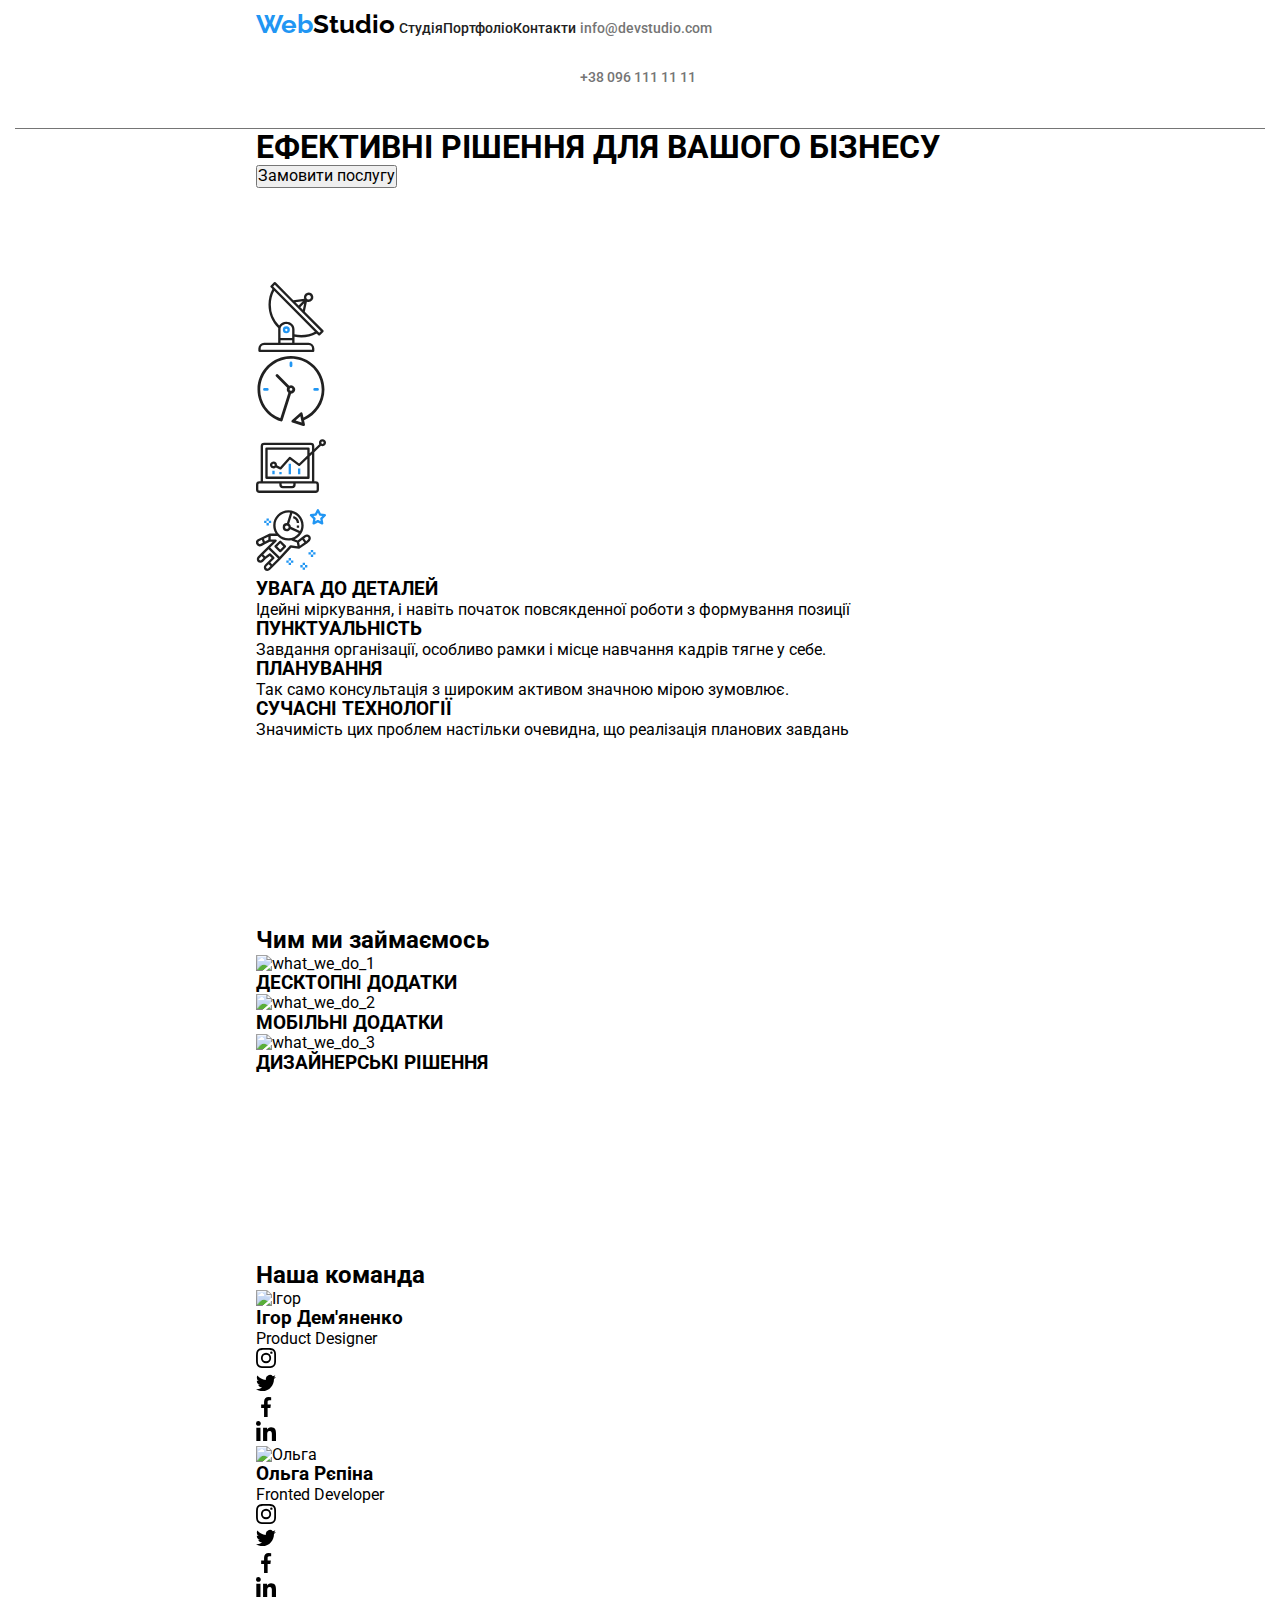
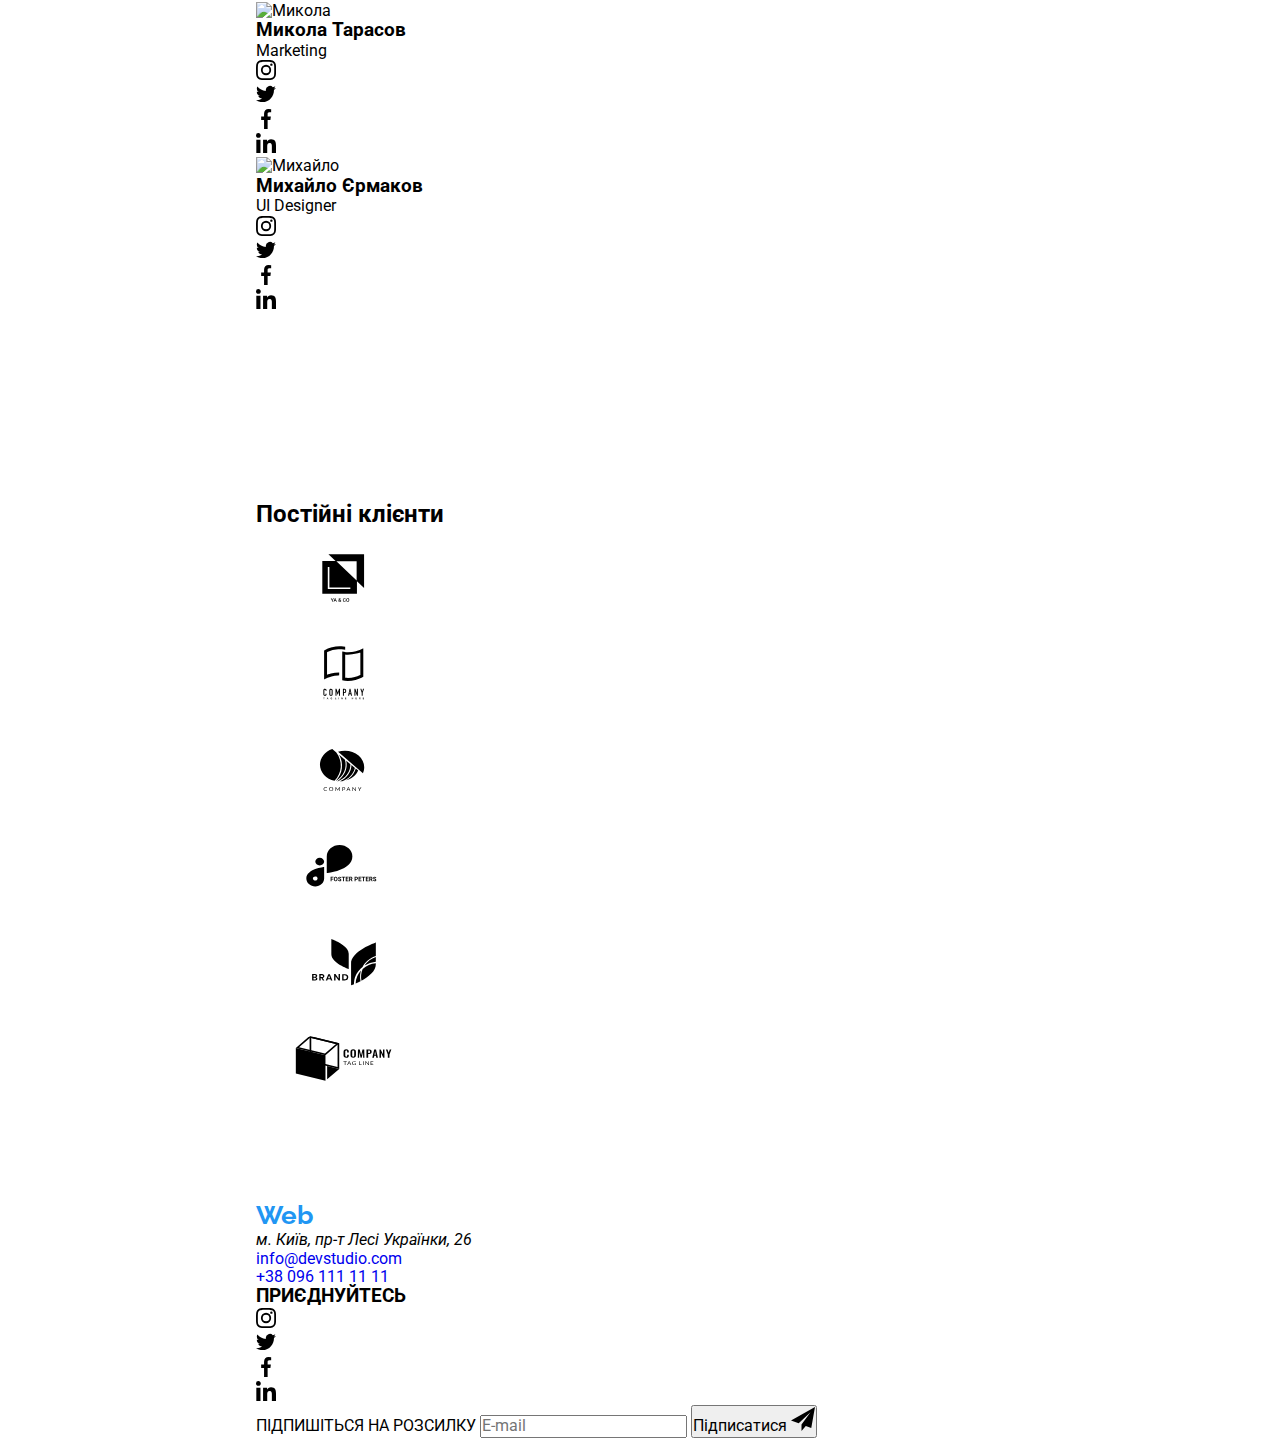
==== index.html @ 33c59bad "update" ====
<!DOCTYPE html>
<html lang="uk">
  <head>
    <meta charset="UTF-8" />
    <meta http-equiv="X-UA-Compatible" content="IE=edge" />
    <meta name="viewport" content="width=device-width, initial-scale=1.0" />
    <title>studio</title>
    <link rel="preconnect" href="https://fonts.googleapis.com" />
    <link rel="preconnect" href="https://fonts.gstatic.com" crossorigin />
    <link
      href="https://fonts.googleapis.com/css2?family=Raleway:wght@700&family=Roboto:wght@400;500;700;900&display=swap"
      rel="stylesheet"
    />
    <link
      rel="stylesheet"
      href="https://cdnjs.cloudflare.com/ajax/libs/modern-normalize/1.1.0/modern-normalize.min.css"
    />
    <link rel="stylesheet" href="./css/main.min.css" />
    <style>
      * {
        margin: 0;
        padding: 0;
      }
    </style>
  </head>
  <body>
    <header class="page-header">
      <div class="container">
        <div class="page-header-mobile">
        <a href="/" class="logo page-header__logo"
          ><span>Web</span
          ><span class="logo--color-black">Studio</span></a>
          <button type="button" class="page-header__button is-open" 
          aria-expanded="false" data-menu-button>
            <svg width="40"
            height="40"
            aria-label="Перемикач мобільного меню" >
            <use class="icon-cross" href="./images/icons.svg#close-header"></use>
            <use class="icon-menu" href="./images/icons.svg#menu"></use>
            </svg>
          </button>
        </div>
        <div class="navigation-contacts is-open" data-menu>
        <nav class="navigation">
            <ul class="navigation__list">
            <li class="navigation__item">
              <a href="./index.html" class="navigation__link current">Студія</a>
            </li>
            <li class="navigation__item">
              <a href="./portfolio.html" class="navigation__link">Портфоліо</a>
            </li>
            <li class="navigation__item"><a href="/" class="navigation__link">Контакти</a></li>
          </ul>
        </nav>
         <div class="contacts page-header__contacts">
          <ul class="contacts__list">
            <li class="contacts__item">
              <a href="mailto:info@devstudio.com" class="contacts__link"
                ><svg class="contacts__icon" width="16" height="12" >
                  <use href="./images/icons.svg#envelope-hover"></use>
                </svg>
                info@devstudio.com</a>
            </li>
            <li class="contacts__item">
              <a href="tel:+380961111111" class="contacts__link"
                ><svg class="contacts__icon" width="10" height="16" >
                  <use href="./images/icons.svg#smartphone"></use>
                </svg>
                +38 096 111 11 11</a>
            </li>
          </ul>
        </div>
          <div class="social-networks-header">
          <ul class="social-networks-header__list" >
            <li class="social-networks-header__item"><a href="" class="social-networks-header__link">Instagram</a></li>
            <li class="social-networks-header__item"><a href="" class="social-networks-header__link">Twitter</a></li>
            <li class="social-networks-header__item"><a href="" class="social-networks-header__link">Facebook</a></li>
            <li class="social-networks-header__item"><a href="" class="social-networks-header__link">LinkedIn</a></li>
          </ul>
        
        </div>
      </div>
    </div>
    </header>
    <main>
      <!--order_a_service-->
      <section class="order-a-service order-a-service__image">
        <div class="container">
          <h1 class="order-a-service__title">ЕФЕКТИВНІ РІШЕННЯ ДЛЯ ВАШОГО БІЗНЕСУ</h1>
          <button type="button" class="button order-a-service__button" data-modal-open>
            Замовити послугу
          </button>
        </div>
      </section>
      <!--about_us-->

      <section class="section">
        <div class="container">
          <h2 class="titles visually-hidden">Наші переваги</h2>
          <ul class="advantages__list">
            <li class="advantages__icons">
              <svg width="70px" height="70px">
                <use href="./images/icons.svg#antenna-1"></use>
              </svg>
            </li>
            <li class="advantages__icons">
              <svg width="70px" height="70px">
                <use href="./images/icons.svg#clock-1"></use>
              </svg>
            </li>
            <li class="advantages__icons">
              <svg width="70px" height="70px">
                <use href="./images/icons.svg#diagram-1"></use>
              </svg>
            </li>
            <li class="advantages__icons">
              <svg width="70px" height="70px">
                <use href="./images/icons.svg#astronaut-1"></use>
              </svg>
            </li>
          </ul>
          <ul class="advantages__list">
            <li class="advantages__item">
              <h3 class="advantages__title">УВАГА ДО ДЕТАЛЕЙ</h3>
              <p class="advantages__text">
                Ідейні міркування, і навіть початок повсякденної роботи з
                формування позиції
              </p>
            </li>
            <li class="advantages__item">
              <h3 class="advantages__title">ПУНКТУАЛЬНІСТЬ</h3>
              <p class="advantages__text">
                Завдання організації, особливо рамки і місце навчання кадрів
                тягне у себе.
              </p>
            </li>
            <li class="advantages__item">
              <h3 class="advantages__title">ПЛАНУВАННЯ</h3>
              <p class="advantages__text">
                Так само консультація з широким активом значною мірою зумовлює.
              </p>
            </li>
            <li class="advantages__item">
              <h3 class="advantages__title">СУЧАСНІ ТЕХНОЛОГІЇ</h3>
              <p class="advantages__text">
                Значимість цих проблем настільки очевидна, що реалізація
                планових завдань
              </p>
            </li>
          </ul>
        </div>
      </section>
      <!--what_we_do-->
      <section class="section what-we-do">
        <div class="container">
          <h2 class="titles">Чим ми займаємось</h2>
          <ul class="what-we-do__list">
            <li class="what-we-do__item">
              <img
                src="./images/what_we_do_1.jpg"
                alt="what_we_do_1"
                width="370"
              />
              <h3 class="what-we-do__title">ДЕСКТОПНІ ДОДАТКИ</h3>
            </li>
            <li class="what-we-do__item">
              <img
                src="./images/what_we_do_2.jpg"
                alt="what_we_do_2"
                width="370"
              />
              <h3 class="what-we-do__title">МОБІЛЬНІ ДОДАТКИ</h3>
            </li>
            <li class="what-we-do__item">
              <img
                src="./images/what_we_do_3.jpg"
                alt="what_we_do_3"
                width="370"
              />
              <h3 class="what-we-do__title">ДИЗАЙНЕРСЬКІ РІШЕННЯ</h3>
            </li>
          </ul>
        </div>
      </section>
      <!--our_team-->
      <section class="section our-team">
        <div class="container">
          <h2 class="titles">Наша команда</h2>
          <ul class="our-team__list ">
            <li class="our-team__item">
              <img src="./images/ihor_demyanenko.jpg" alt="Ігор" width="270" />
              <h3 class="our-team__title">Ігор Дем'яненко</h3>
              <p class="our-team__text">Product Designer</p>
              <ul class="social-networks__list">
                <li class="social-networks__item">
                  <a href="" class="social-networks__icons"
                    ><svg width="20px" height="20px">
                      <use href="./images/icons.svg#instagram-1"></use></svg
                  ></a>
                </li>
                <li class="social-networks__item">
                  <a href="" class="social-networks__icons"
                    ><svg width="20px" height="20px">
                      <use href="./images/icons.svg#twitter-1"></use></svg
                  ></a>
                </li>
                <li class="social-networks__item">
                  <a href="" class="social-networks__icons"
                    ><svg width="20px" height="20px">
                      <use href="./images/icons.svg#facebook-1"></use></svg
                  ></a>
                </li>
                <li class="social-networks__item">
                  <a href="" class="social-networks__icons"
                    ><svg width="20px" height="20px">
                      <use href="./images/icons.svg#linkedin-1"></use></svg
                  ></a>
                </li>
              </ul>
            </li>
            <li class="our-team__item">
              <img src="./images/olga_repina.jpg " alt="Ольга" width="270" />
              <h3 class="our-team__title">Ольга Рєпіна</h3>
              <p class="our-team__text">Fronted Developer</p>
              <ul class="social-networks__list">
                <li class="social-networks__item">
                  <a href="" class="social-networks__icons"
                    ><svg width="20px" height="20px">
                      <use href="./images/icons.svg#instagram-1"></use></svg
                  ></a>
                </li>
                <li class="social-networks__item">
                  <a href="" class="social-networks__icons"
                    ><svg width="20px" height="20px">
                      <use href="./images/icons.svg#twitter-1"></use></svg
                  ></a>
                </li>
                <li class="social-networks__item">
                  <a href="" class="social-networks__icons"
                    ><svg width="20px" height="20px">
                      <use href="./images/icons.svg#facebook-1"></use></svg
                  ></a>
                </li>
                <li class="social-networks__item">
                  <a href="" class="social-networks__icons"
                    ><svg width="20px" height="20px">
                      <use href="./images/icons.svg#linkedin-1"></use></svg
                  ></a>
                </li>
              </ul>
            </li>
            <li class="our-team__item">
              <img src="./images/mykola_tarasov.jpg" alt="Микола" width="270" />
              <h3 class="our-team__title">Микола Тарасов</h3>
              <p class="our-team__text">Marketing</p>
              <ul class="social-networks__list">
                <li class="social-networks__item">
                  <a href="" class="social-networks__icons"
                    ><svg width="20px" height="20px">
                      <use href="./images/icons.svg#instagram-1"></use></svg
                  ></a>
                </li>
                <li class="social-networks__item">
                  <a href="" class="social-networks__icons"
                    ><svg width="20px" height="20px">
                      <use href="./images/icons.svg#twitter-1"></use></svg
                  ></a>
                </li>
                <li class="social-networks__item">
                  <a href="" class="social-networks__icons"
                    ><svg width="20px" height="20px">
                      <use href="./images/icons.svg#facebook-1"></use></svg
                  ></a>
                </li>
                <li class="social-networks__item">
                  <a href="" class="social-networks__icons"
                    ><svg width="20px" height="20px">
                      <use href="./images/icons.svg#linkedin-1"></use></svg
                  ></a>
                </li>
              </ul>
            </li>
            <li class="our-team__item">
              <img
                src="./images/mykhailo_yermakov.jpg"
                alt="Михайло"
                width="270"
              />
              <h3 class="our-team__title">Михайло Єрмаков</h3>
              <p class="our-team__text">UI Designer</p>
              <ul class="social-networks__list">
                <li class="social-networks__item">
                  <a href="" class="social-networks__icons"
                    ><svg width="20px" height="20px">
                      <use href="./images/icons.svg#instagram-1"></use></svg
                  ></a>
                </li>
                <li class="social-networks__item">
                  <a href="" class="social-networks__icons"
                    ><svg width="20px" height="20px">
                      <use href="./images/icons.svg#twitter-1"></use></svg
                  ></a>
                </li>
                <li class="social-networks__item">
                  <a href="" class="social-networks__icons"
                    ><svg width="20px" height="20px">
                      <use href="./images/icons.svg#facebook-1"></use></svg
                  ></a>
                </li>
                <li class="social-networks__item">
                  <a href="" class="social-networks__icons"
                    ><svg width="20px" height="20px">
                      <use href="./images/icons.svg#linkedin-1"></use></svg
                  ></a>
                </li>
              </ul>
            </li>
          </ul>
        </div>
      </section>
      <section class="section">
        <div class="container">
          <h2 class="titles">Постійні клієнти</h2>
          <ul class="clients__list">
            <li class="clients__item">
              <a href=""
                ><svg class="clients" width="170px" height="92px">
                  <use href="./images/icons.svg#client-1"></use></svg
              ></a>
            </li>
            <li class="clients__item">
              <a href=""
                ><svg class="clients" width="170px" height="92px">
                  <use href="./images/icons.svg#client-2"></use></svg
              ></a>
            </li>
            <li class="clients__item">
              <a href=""
                ><svg class="clients" width="170px" height="92px">
                  <use href="./images/icons.svg#client-3"></use></svg
              ></a>
            </li>
            <li class="clients__item">
              <a href=""
                ><svg class="clients" width="170px" height="92px">
                  <use href="./images/icons.svg#client-4"></use></svg
              ></a>
            </li>
            <li class="clients__item">
              <a href=""
                ><svg class="clients" width="170px" height="92px">
                  <use href="./images/icons.svg#client-5"></use></svg
              ></a>
            </li>
            <li class="clients__item">
              <a href=""
                ><svg class="clients" width="170px" height="92px">
                  <use href="./images/icons.svg#client-6"></use></svg
              ></a>
            </li>
          </ul>
        </div>
      </section>
    </main>
    <footer class="page-footer">
      <div class="container all-footer">
        <div class="main-footer">
          <a href="/" class="logo"
            ><span>Web</span
            ><span class="logo--color-white">Studio</span></a
          >
          <address class="page-footer__address">м. Київ, пр-т Лесі Українки, 26</address>
          <ul>
            <li>
              <a href="mailto:info@devstudio.com" class="page-footer__contacts"
                >info@devstudio.com</a
              >
            </li>
            <li>
              <a href="tel:+380961111111" class="page-footer__contacts page-footer__tel"
                >+38 096 111 11 11</a
              >
            </li>
          </ul>
        </div>
        <div class="join-in">
          <h3 class="join-in__title">ПРИЄДНУЙТЕСЬ</h3>
          <ul class="social-networks__list">
            <li class="social-networks__item">
              <a href="" class="social-networks__icons page-footer__social-networks"
                ><svg width="20px" height="20px">
                  <use href="./images/icons.svg#instagram-1"></use></svg
              ></a>
            </li>
            <li class="social-networks__item">
              <a href="" class="social-networks__icons page-footer__social-networks"
                ><svg width="20px" height="20px">
                  <use href="./images/icons.svg#twitter-1"></use></svg
              ></a>
            </li>
            <li class="social-networks__item">
              <a href="" class="social-networks__icons page-footer__social-networks"
                ><svg width="20px" height="20px">
                  <use href="./images/icons.svg#facebook-1"></use></svg
              ></a>
            </li>
            <li class="social-networks__item">
              <a href="" class="social-networks__icons page-footer__social-networks"
                ><svg width="20px" height="20px">
                  <use href="./images/icons.svg#linkedin-1"></use></svg
              ></a>
            </li>
          </ul>
        </div>
        <div class="sign-up">
          <form name="signup_form" autocomplete="on" novalidate>
            <div class="page-footer__form-field">
              <label for="email-footer" class="page-footer__label">
                ПІДПИШІТЬСЯ НА РОЗСИЛКУ</label
              >
              <input
                type="email"
                name="email-footer"
                id="email-footer"
                placeholder="E-mail"
              />
              <button type="submit" class="button page-footer__button ">
                Підписатися
                <svg width="24" height="24" class="button__icon">
                  <use href="./images/icons.svg#send"></use>
                </svg>
              </button>
            </div>
          </form>
        </div>
      </div>
    </footer>
    <div class="backdrop is-hidden" data-modal>
      <div class="modal">
        <button type="button" data-modal-close class="buton--close">
          <svg class="button--close-icon" width="30" height="30">
            <use href="./images/icons.svg#close"></use>
          </svg>
        </button>
        <h3 class="modal__title">Залиште свої дані, ми вам передзвонимо</h3>
        <form>
          <div class="modal__form-field">
            <label for="name">Ім'я</label>
            <input type="text" name="name" id="name" />
            <svg width="18" height="18" class="modal__icon">
              <use href="./images/icons.svg#person"></use>
            </svg>
          </div>
          <div class="modal__form-field">
            <label for="tel">Телефон</label>
            <input type="tel" name="tel" id="tel" />
            <svg width="18" height="18" class="modal__icon">
              <use href="./images/icons.svg#phone"></use>
            </svg>
          </div>
          <div class="modal__form-field">
            <label for="email-modal">Пошта</label>
            <input type="email" name="email-modal" id="email-modal" />
            <svg width="18" height="18" class="modal__icon">
              <use href="./images/icons.svg#email"></use>
            </svg>
          </div>
          <div class="modal__form-field">
            <label for="coment-modal">Коментар</label>
            <textarea
              name="coment-modal"
              id="coment-modal"
              rows="10"
              placeholder="Введіть текст"
            ></textarea>
          </div>
          <div class="modal__checkbox">
            <input class="checkbox" type="checkbox" name="policy" id="policy" />
            <span class="checkbox__icon"></span>
            <label for="policy"
              >Погоджуюся з розсилкою та приймаю
              <a href="" class="modal__policy ">Умови договору</a></label
            >
          </div>
          <button type="submit" class="button modal__button">Відправити</button>
        </form>
      </div>
    </div>
    <script src="./js/modal.js"></script>
    <script defer src="js/mobile-menu.js"></script>
  </body>
</html>
---- css/main.min.css ----
body{background-color:#fff;font-family:"Roboto",sans-serif;padding-left:15px;padding-right:15px}a{text-decoration:none}a:hover{color:#2196f3}button{cursor:pointer}a:focus{color:#2196f3}button:hover{color:#2196f3}button:focus{color:#2196f3}li{list-style-type:none}td{cursor:pointer}html{-webkit-box-sizing:border-box;box-sizing:border-box}*,*::before,*::after{-webkit-box-sizing:inherit;box-sizing:inherit}textarea{resize:none}.section{padding-top:94px;padding-bottom:94px}.container{max-width:480px;margin:0 auto;position:relative}@media screen and (min-width: 768px){.container{max-width:768px}}.visually-hidden{position:absolute;white-space:nowrap;width:1px;height:1px;overflow:hidden;border:0;padding:0;clip:rect(0 0 0 0);-webkit-clip-path:inset(50%);clip-path:inset(50%);margin:-1px}.logo{display:inline-block;font-family:"Raleway",sans-serif;font-style:normal;font-weight:700;font-size:26px;color:#2196f3}.logo--color-black{color:#000}.logo--color-white{color:#fff}.page-header{position:relative;margin-left:auto;margin-right:auto;border-bottom:1px solid #757575;padding:10px 0px}.page-header-mobile{display:-webkit-box;display:-ms-flexbox;display:flex;-webkit-box-align:center;-ms-flex-align:center;align-items:center}.page-header__button{display:-webkit-inline-box;display:-ms-inline-flexbox;display:inline-flex;margin-left:auto;padding:0;border:none;background-color:rgba(0,0,0,0);z-index:3}.page-header__button:hover{fill:#2196f3}.page-header__button .icon-cross{display:none}.page-header__button.is-open .icon-cross{display:block}.page-header__button.is-open .icon-menu{display:none}.navigation-contacts{display:inline;background-color:#fff;position:absolute;padding:48px 40px;top:0;left:0;width:100%;display:none}.navigation-contacts.is-open{display:block;z-index:2}.navigation{display:inline}.navigation__link{display:block;color:#212121;font-weight:500;font-size:14px;line-height:1.2;-webkit-transition:color 250ms cubic-bezier(0.4, 0, 0.2, 1);transition:color 250ms cubic-bezier(0.4, 0, 0.2, 1)}.navigation__item{margin-bottom:34px}.navigation__list:last-child{margin:0}.navigation__list:hover :focus{color:#2196f3}.page-header__contacts{margin-top:302px}.contacts__item{margin-bottom:32px}.contacts__item:last-child{margin-right:0}.contacts__link{font-style:normal;font-weight:500;font-size:14px;line-height:1.2;color:#757575;-webkit-box-align:center;-ms-flex-align:center;align-items:center;display:-webkit-box;display:-ms-flexbox;display:flex;-webkit-transition:color 250ms cubic-bezier(0.4, 0, 0.2, 1);transition:color 250ms cubic-bezier(0.4, 0, 0.2, 1)}.contacts__link:hover svg{fill:#2196f3}.contacts__icon{cursor:pointer;display:inline-block;fill:#757575;-webkit-transition:fill 250ms cubic-bezier(0.4, 0, 0.2, 1);transition:fill 250ms cubic-bezier(0.4, 0, 0.2, 1);display:none}.social-networks-header{width:100%}.social-networks-header__list{display:-webkit-box;display:-ms-flexbox;display:flex;-webkit-box-pack:justify;-ms-flex-pack:justify;justify-content:space-between;font-family:"Roboto";font-style:normal;font-weight:500;font-size:18px;line-height:1.222}.social-networks-header__link{color:#2196f3}@media screen and (min-width: 768px){.page-header-mobile{display:inline-block}.page-header__button{display:none}.navigation-contacts{position:initial;display:inline;padding:0;margin:0}.navigation-contacts.is-open{display:inline}.navigation{display:inline-block}.navigation__list{display:-webkit-box;display:-ms-flexbox;display:flex}.page-header__contacts{display:-webkit-inline-box;display:-ms-inline-flexbox;display:inline-flex;padding:0;margin:0}.social-networks-header{display:none}}.backdrop{position:fixed;top:0;left:0;width:100%;height:100%;background-color:rgba(0,0,0,.2);opacity:1;-webkit-transition:opacity 250ms cubic-bezier(0.4, 0, 0.2, 1);transition:opacity 250ms cubic-bezier(0.4, 0, 0.2, 1)}.backdrop.is-hidden.modal{-webkit-transform:scale(0.9) translate(-50%, -50%);transform:scale(0.9) translate(-50%, -50%)}.backdrop.is-hidden{opacity:0;pointer-events:none}.modal{position:absolute;top:50%;left:50%;width:528px;height:581px;background:#fff;-webkit-box-shadow:0px 1px 3px rgba(0,0,0,.12),0px 1px 1px rgba(0,0,0,.14),0px 2px 1px rgba(0,0,0,.2);box-shadow:0px 1px 3px rgba(0,0,0,.12),0px 1px 1px rgba(0,0,0,.14),0px 2px 1px rgba(0,0,0,.2);border-radius:4px;-webkit-transform:scale(1) translate(-50%, -50%);transform:scale(1) translate(-50%, -50%);-webkit-transition:-webkit-transform 250ms cubic-bezier(0.4, 0, 0.2, 1),-webkit-box-shadow 250ms cubic-bezier(0.4, 0, 0.2, 1);transition:-webkit-transform 250ms cubic-bezier(0.4, 0, 0.2, 1),-webkit-box-shadow 250ms cubic-bezier(0.4, 0, 0.2, 1);transition:transform 250ms cubic-bezier(0.4, 0, 0.2, 1),box-shadow 250ms cubic-bezier(0.4, 0, 0.2, 1);transition:transform 250ms cubic-bezier(0.4, 0, 0.2, 1),box-shadow 250ms cubic-bezier(0.4, 0, 0.2, 1),-webkit-transform 250ms cubic-bezier(0.4, 0, 0.2, 1),-webkit-box-shadow 250ms cubic-bezier(0.4, 0, 0.2, 1)}.buton--close{position:absolute;right:8px;top:8px;border-radius:50%;border:0;padding:0;background-color:#fff}.button--close-icon{padding:6px;fill:#000;border-radius:50%;border:1px solid rgba(0,0,0,.1);-webkit-transition:fill 250ms cubic-bezier(0.4, 0, 0.2, 1);transition:fill 250ms cubic-bezier(0.4, 0, 0.2, 1)}.button--close-icon:hover{fill:#2196f3}.modal__title{font-style:normal;font-weight:700;font-size:20px;line-height:1.15;text-align:center;color:#212121;margin-top:40px;margin-bottom:12px}.modal__form-field{position:relative;margin-bottom:10px;display:-webkit-box;display:-ms-flexbox;display:flex;-webkit-box-orient:vertical;-webkit-box-direction:normal;-ms-flex-direction:column;flex-direction:column;padding:0 40px;font-style:normal;font-weight:400;font-size:12px;line-height:1.5;color:#757575}.modal__form-field input{padding:12px 42px;border:1px solid rgba(33,33,33,.2);border-radius:4px;-webkit-transition:border-color 250ms cubic-bezier(0.4, 0, 0.2, 1);transition:border-color 250ms cubic-bezier(0.4, 0, 0.2, 1)}.modal__form-field input:hover{cursor:pointer;border-color:#2196f3}.modal__form-field:hover{cursor:pointer;fill:#2196f3}.modal__form-field:focus-within>input{border-color:#2196f3;outline:none}.modal__form-field:focus-within>.modal__icon{fill:#2196f3}.modal__form-field textarea{border:1px solid rgba(33,33,33,.2);border-radius:4px;height:120px;padding:12px 16px;-webkit-transition:border-color 250ms cubic-bezier(0.4, 0, 0.2, 1);transition:border-color 250ms cubic-bezier(0.4, 0, 0.2, 1)}.modal__form-field>::-webkit-input-placeholder{-webkit-transition:color 250ms cubic-bezier(0.4, 0, 0.2, 1);transition:color 250ms cubic-bezier(0.4, 0, 0.2, 1)}.modal__form-field>::-moz-placeholder{-moz-transition:color 250ms cubic-bezier(0.4, 0, 0.2, 1);transition:color 250ms cubic-bezier(0.4, 0, 0.2, 1)}.modal__form-field>:-ms-input-placeholder{-ms-transition:color 250ms cubic-bezier(0.4, 0, 0.2, 1);transition:color 250ms cubic-bezier(0.4, 0, 0.2, 1)}.modal__form-field>::-ms-input-placeholder{-ms-transition:color 250ms cubic-bezier(0.4, 0, 0.2, 1);transition:color 250ms cubic-bezier(0.4, 0, 0.2, 1)}.modal__form-field>::placeholder{-webkit-transition:color 250ms cubic-bezier(0.4, 0, 0.2, 1);transition:color 250ms cubic-bezier(0.4, 0, 0.2, 1)}.modal__form-field textarea:hover{cursor:pointer;border-color:#2196f3}.modal__form-field textarea:focus-within{border-color:#2196f3;outline:none}.modal__form-field:hover>::-webkit-input-placeholder{color:#2196f3}.modal__form-field:hover>::-moz-placeholder{color:#2196f3}.modal__form-field:hover>:-ms-input-placeholder{color:#2196f3}.modal__form-field:hover>::-ms-input-placeholder{color:#2196f3}.modal__form-field:hover>::placeholder{color:#2196f3}.modal__form-field:focus-within>::-webkit-input-placeholder{color:#2196f3}.modal__form-field:focus-within>::-moz-placeholder{color:#2196f3}.modal__form-field:focus-within>:-ms-input-placeholder{color:#2196f3}.modal__form-field:focus-within>::-ms-input-placeholder{color:#2196f3}.modal__form-field:focus-within>::placeholder{color:#2196f3}.modal__icon{position:absolute;left:52px;bottom:11px;-webkit-transition:fill 250ms cubic-bezier(0.4, 0, 0.2, 1);transition:fill 250ms cubic-bezier(0.4, 0, 0.2, 1)}.modal__checkbox{padding-left:52px;margin-top:30px;display:-webkit-box;display:-ms-flexbox;display:flex;-ms-flex-line-pack:center;align-content:center;position:relative}.modal__checkbox label{font-style:normal;font-weight:400;font-size:14px;line-height:1.17;color:#757575;padding-left:22px;position:absolute}.checkbox{-webkit-appearance:none;-moz-appearance:none;appearance:none;position:absolute}.checkbox__icon{display:inline-block;-webkit-box-align:center;-ms-flex-align:center;align-items:center;width:16px;height:15px;border:2px solid #212121;border-radius:4px}.checkbox:checked+.checkbox__icon{background-color:#2196f3;background-image:url(../images/check.svg);background-size:contain;fill:#fff;background-origin:border-box;border-color:#2196f3}.modal__policy{font-style:normal;font-weight:400;font-size:14px;line-height:1.17px;-webkit-text-decoration-line:underline;text-decoration-line:underline;color:#2196f3}.modal__button{display:block;margin-left:auto;margin-right:auto;margin-top:30px;padding:10px 52px;-webkit-box-shadow:0px 4px 4px rgba(0,0,0,.15);box-shadow:0px 4px 4px rgba(0,0,0,.15)}.modal__button:hover{background-color:#fff;color:#2196f3}/*# sourceMappingURL=main.min.css.map */
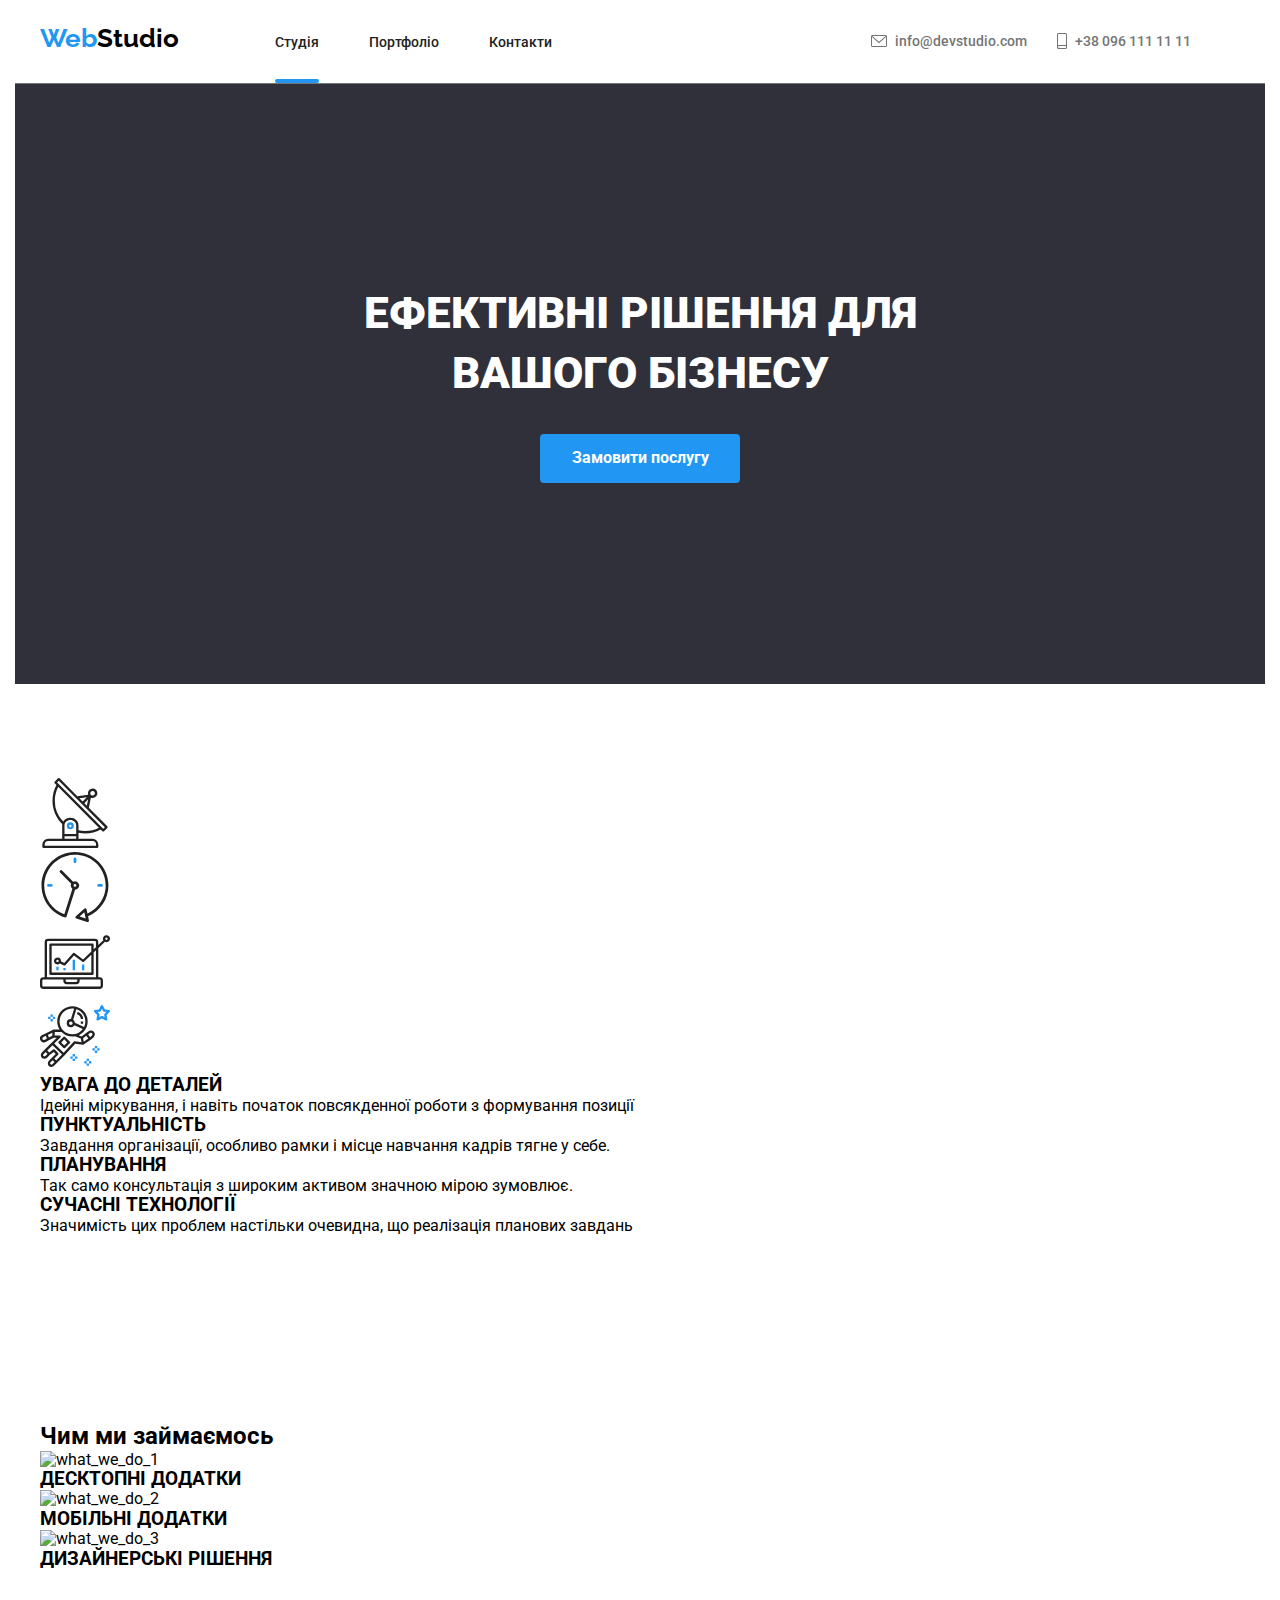
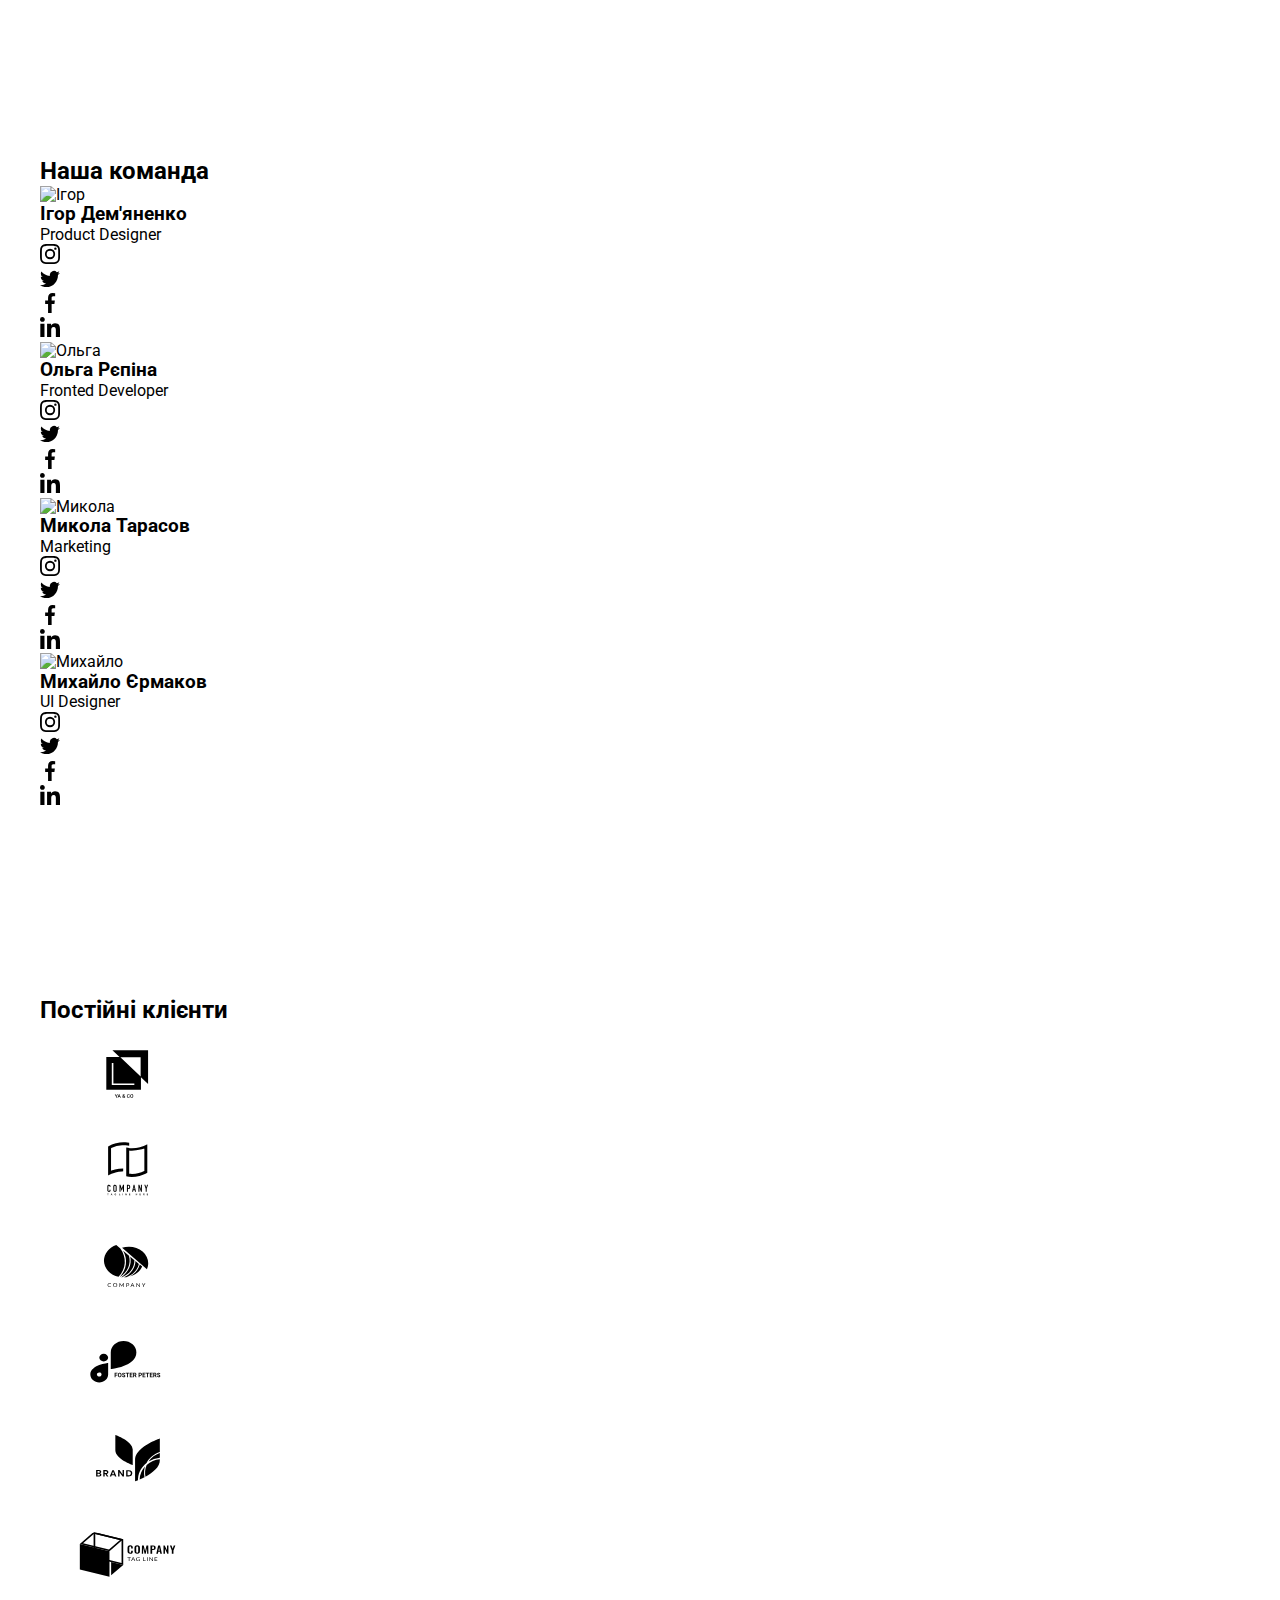
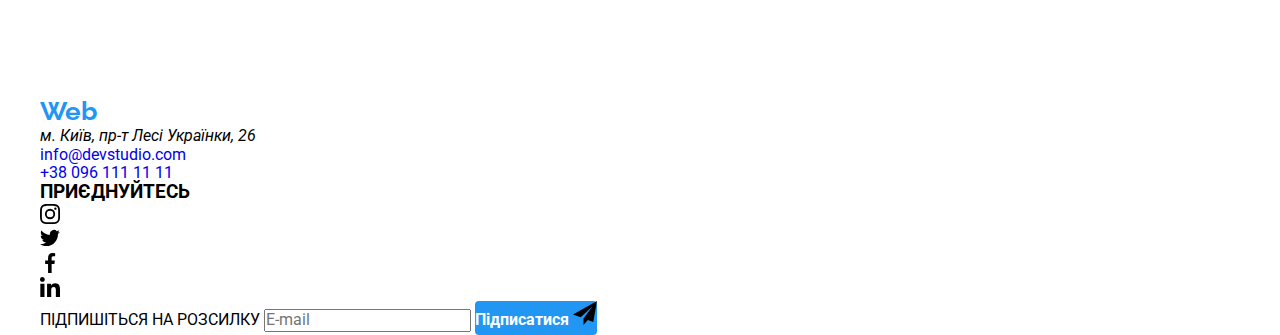
==== commit 40662b02: "Update" ====
--- a/index.html
+++ b/index.html
@@ -25,7 +25,7 @@
   </head>
   <body>
     <header class="page-header">
-      <div class="container">
+      <div class="container ">
         <div class="page-header-mobile">
         <a href="/" class="logo page-header__logo"
           ><span>Web</span
--- a/css/main.min.css
+++ b/css/main.min.css
@@ -1 +1 @@
-body{background-color:#fff;font-family:"Roboto",sans-serif;padding-left:15px;padding-right:15px}a{text-decoration:none}a:hover{color:#2196f3}button{cursor:pointer}a:focus{color:#2196f3}button:hover{color:#2196f3}button:focus{color:#2196f3}li{list-style-type:none}td{cursor:pointer}html{-webkit-box-sizing:border-box;box-sizing:border-box}*,*::before,*::after{-webkit-box-sizing:inherit;box-sizing:inherit}textarea{resize:none}.section{padding-top:94px;padding-bottom:94px}.container{max-width:480px;margin:0 auto;position:relative}@media screen and (min-width: 768px){.container{max-width:768px}}.visually-hidden{position:absolute;white-space:nowrap;width:1px;height:1px;overflow:hidden;border:0;padding:0;clip:rect(0 0 0 0);-webkit-clip-path:inset(50%);clip-path:inset(50%);margin:-1px}.logo{display:inline-block;font-family:"Raleway",sans-serif;font-style:normal;font-weight:700;font-size:26px;color:#2196f3}.logo--color-black{color:#000}.logo--color-white{color:#fff}.page-header{position:relative;margin-left:auto;margin-right:auto;border-bottom:1px solid #757575;padding:10px 0px}.page-header-mobile{display:-webkit-box;display:-ms-flexbox;display:flex;-webkit-box-align:center;-ms-flex-align:center;align-items:center}.page-header__button{display:-webkit-inline-box;display:-ms-inline-flexbox;display:inline-flex;margin-left:auto;padding:0;border:none;background-color:rgba(0,0,0,0);z-index:3}.page-header__button:hover{fill:#2196f3}.page-header__button .icon-cross{display:none}.page-header__button.is-open .icon-cross{display:block}.page-header__button.is-open .icon-menu{display:none}.navigation-contacts{display:inline;background-color:#fff;position:absolute;padding:48px 40px;top:0;left:0;width:100%;display:none}.navigation-contacts.is-open{display:block;z-index:2}.navigation{display:inline}.navigation__link{display:block;color:#212121;font-weight:500;font-size:14px;line-height:1.2;-webkit-transition:color 250ms cubic-bezier(0.4, 0, 0.2, 1);transition:color 250ms cubic-bezier(0.4, 0, 0.2, 1)}.navigation__item{margin-bottom:34px}.navigation__list:last-child{margin:0}.navigation__list:hover :focus{color:#2196f3}.page-header__contacts{margin-top:302px}.contacts__item{margin-bottom:32px}.contacts__item:last-child{margin-right:0}.contacts__link{font-style:normal;font-weight:500;font-size:14px;line-height:1.2;color:#757575;-webkit-box-align:center;-ms-flex-align:center;align-items:center;display:-webkit-box;display:-ms-flexbox;display:flex;-webkit-transition:color 250ms cubic-bezier(0.4, 0, 0.2, 1);transition:color 250ms cubic-bezier(0.4, 0, 0.2, 1)}.contacts__link:hover svg{fill:#2196f3}.contacts__icon{cursor:pointer;display:inline-block;fill:#757575;-webkit-transition:fill 250ms cubic-bezier(0.4, 0, 0.2, 1);transition:fill 250ms cubic-bezier(0.4, 0, 0.2, 1);display:none}.social-networks-header{width:100%}.social-networks-header__list{display:-webkit-box;display:-ms-flexbox;display:flex;-webkit-box-pack:justify;-ms-flex-pack:justify;justify-content:space-between;font-family:"Roboto";font-style:normal;font-weight:500;font-size:18px;line-height:1.222}.social-networks-header__link{color:#2196f3}@media screen and (min-width: 768px){.page-header-mobile{display:inline-block}.page-header__button{display:none}.navigation-contacts{position:initial;display:inline;padding:0;margin:0}.navigation-contacts.is-open{display:inline}.navigation{display:inline-block}.navigation__list{display:-webkit-box;display:-ms-flexbox;display:flex}.page-header__contacts{display:-webkit-inline-box;display:-ms-inline-flexbox;display:inline-flex;padding:0;margin:0}.social-networks-header{display:none}}.backdrop{position:fixed;top:0;left:0;width:100%;height:100%;background-color:rgba(0,0,0,.2);opacity:1;-webkit-transition:opacity 250ms cubic-bezier(0.4, 0, 0.2, 1);transition:opacity 250ms cubic-bezier(0.4, 0, 0.2, 1)}.backdrop.is-hidden.modal{-webkit-transform:scale(0.9) translate(-50%, -50%);transform:scale(0.9) translate(-50%, -50%)}.backdrop.is-hidden{opacity:0;pointer-events:none}.modal{position:absolute;top:50%;left:50%;width:528px;height:581px;background:#fff;-webkit-box-shadow:0px 1px 3px rgba(0,0,0,.12),0px 1px 1px rgba(0,0,0,.14),0px 2px 1px rgba(0,0,0,.2);box-shadow:0px 1px 3px rgba(0,0,0,.12),0px 1px 1px rgba(0,0,0,.14),0px 2px 1px rgba(0,0,0,.2);border-radius:4px;-webkit-transform:scale(1) translate(-50%, -50%);transform:scale(1) translate(-50%, -50%);-webkit-transition:-webkit-transform 250ms cubic-bezier(0.4, 0, 0.2, 1),-webkit-box-shadow 250ms cubic-bezier(0.4, 0, 0.2, 1);transition:-webkit-transform 250ms cubic-bezier(0.4, 0, 0.2, 1),-webkit-box-shadow 250ms cubic-bezier(0.4, 0, 0.2, 1);transition:transform 250ms cubic-bezier(0.4, 0, 0.2, 1),box-shadow 250ms cubic-bezier(0.4, 0, 0.2, 1);transition:transform 250ms cubic-bezier(0.4, 0, 0.2, 1),box-shadow 250ms cubic-bezier(0.4, 0, 0.2, 1),-webkit-transform 250ms cubic-bezier(0.4, 0, 0.2, 1),-webkit-box-shadow 250ms cubic-bezier(0.4, 0, 0.2, 1)}.buton--close{position:absolute;right:8px;top:8px;border-radius:50%;border:0;padding:0;background-color:#fff}.button--close-icon{padding:6px;fill:#000;border-radius:50%;border:1px solid rgba(0,0,0,.1);-webkit-transition:fill 250ms cubic-bezier(0.4, 0, 0.2, 1);transition:fill 250ms cubic-bezier(0.4, 0, 0.2, 1)}.button--close-icon:hover{fill:#2196f3}.modal__title{font-style:normal;font-weight:700;font-size:20px;line-height:1.15;text-align:center;color:#212121;margin-top:40px;margin-bottom:12px}.modal__form-field{position:relative;margin-bottom:10px;display:-webkit-box;display:-ms-flexbox;display:flex;-webkit-box-orient:vertical;-webkit-box-direction:normal;-ms-flex-direction:column;flex-direction:column;padding:0 40px;font-style:normal;font-weight:400;font-size:12px;line-height:1.5;color:#757575}.modal__form-field input{padding:12px 42px;border:1px solid rgba(33,33,33,.2);border-radius:4px;-webkit-transition:border-color 250ms cubic-bezier(0.4, 0, 0.2, 1);transition:border-color 250ms cubic-bezier(0.4, 0, 0.2, 1)}.modal__form-field input:hover{cursor:pointer;border-color:#2196f3}.modal__form-field:hover{cursor:pointer;fill:#2196f3}.modal__form-field:focus-within>input{border-color:#2196f3;outline:none}.modal__form-field:focus-within>.modal__icon{fill:#2196f3}.modal__form-field textarea{border:1px solid rgba(33,33,33,.2);border-radius:4px;height:120px;padding:12px 16px;-webkit-transition:border-color 250ms cubic-bezier(0.4, 0, 0.2, 1);transition:border-color 250ms cubic-bezier(0.4, 0, 0.2, 1)}.modal__form-field>::-webkit-input-placeholder{-webkit-transition:color 250ms cubic-bezier(0.4, 0, 0.2, 1);transition:color 250ms cubic-bezier(0.4, 0, 0.2, 1)}.modal__form-field>::-moz-placeholder{-moz-transition:color 250ms cubic-bezier(0.4, 0, 0.2, 1);transition:color 250ms cubic-bezier(0.4, 0, 0.2, 1)}.modal__form-field>:-ms-input-placeholder{-ms-transition:color 250ms cubic-bezier(0.4, 0, 0.2, 1);transition:color 250ms cubic-bezier(0.4, 0, 0.2, 1)}.modal__form-field>::-ms-input-placeholder{-ms-transition:color 250ms cubic-bezier(0.4, 0, 0.2, 1);transition:color 250ms cubic-bezier(0.4, 0, 0.2, 1)}.modal__form-field>::placeholder{-webkit-transition:color 250ms cubic-bezier(0.4, 0, 0.2, 1);transition:color 250ms cubic-bezier(0.4, 0, 0.2, 1)}.modal__form-field textarea:hover{cursor:pointer;border-color:#2196f3}.modal__form-field textarea:focus-within{border-color:#2196f3;outline:none}.modal__form-field:hover>::-webkit-input-placeholder{color:#2196f3}.modal__form-field:hover>::-moz-placeholder{color:#2196f3}.modal__form-field:hover>:-ms-input-placeholder{color:#2196f3}.modal__form-field:hover>::-ms-input-placeholder{color:#2196f3}.modal__form-field:hover>::placeholder{color:#2196f3}.modal__form-field:focus-within>::-webkit-input-placeholder{color:#2196f3}.modal__form-field:focus-within>::-moz-placeholder{color:#2196f3}.modal__form-field:focus-within>:-ms-input-placeholder{color:#2196f3}.modal__form-field:focus-within>::-ms-input-placeholder{color:#2196f3}.modal__form-field:focus-within>::placeholder{color:#2196f3}.modal__icon{position:absolute;left:52px;bottom:11px;-webkit-transition:fill 250ms cubic-bezier(0.4, 0, 0.2, 1);transition:fill 250ms cubic-bezier(0.4, 0, 0.2, 1)}.modal__checkbox{padding-left:52px;margin-top:30px;display:-webkit-box;display:-ms-flexbox;display:flex;-ms-flex-line-pack:center;align-content:center;position:relative}.modal__checkbox label{font-style:normal;font-weight:400;font-size:14px;line-height:1.17;color:#757575;padding-left:22px;position:absolute}.checkbox{-webkit-appearance:none;-moz-appearance:none;appearance:none;position:absolute}.checkbox__icon{display:inline-block;-webkit-box-align:center;-ms-flex-align:center;align-items:center;width:16px;height:15px;border:2px solid #212121;border-radius:4px}.checkbox:checked+.checkbox__icon{background-color:#2196f3;background-image:url(../images/check.svg);background-size:contain;fill:#fff;background-origin:border-box;border-color:#2196f3}.modal__policy{font-style:normal;font-weight:400;font-size:14px;line-height:1.17px;-webkit-text-decoration-line:underline;text-decoration-line:underline;color:#2196f3}.modal__button{display:block;margin-left:auto;margin-right:auto;margin-top:30px;padding:10px 52px;-webkit-box-shadow:0px 4px 4px rgba(0,0,0,.15);box-shadow:0px 4px 4px rgba(0,0,0,.15)}.modal__button:hover{background-color:#fff;color:#2196f3}/*# sourceMappingURL=main.min.css.map */+body{background-color:#fff;font-family:"Roboto",sans-serif;padding-left:15px;padding-right:15px}a{text-decoration:none}a:hover{color:#2196f3}button{cursor:pointer}a:focus{color:#2196f3}button:hover{color:#2196f3}button:focus{color:#2196f3}li{list-style-type:none}td{cursor:pointer}html{-webkit-box-sizing:border-box;box-sizing:border-box}*,*::before,*::after{-webkit-box-sizing:inherit;box-sizing:inherit}textarea{resize:none}.section{padding-top:94px;padding-bottom:94px}.container{max-width:480px;margin:0 auto;position:relative}@media screen and (min-width: 768px){.container{max-width:768px}}@media screen and (min-width: 1200px){.container{max-width:1200px}}.visually-hidden{position:absolute;white-space:nowrap;width:1px;height:1px;overflow:hidden;border:0;padding:0;clip:rect(0 0 0 0);-webkit-clip-path:inset(50%);clip-path:inset(50%);margin:-1px}.logo{display:inline-block;font-family:"Raleway",sans-serif;font-style:normal;font-weight:700;font-size:26px;color:#2196f3}.logo--color-black{color:#000}.logo--color-white{color:#fff}.page-header{position:relative;margin-left:auto;margin-right:auto;border-bottom:1px solid #757575;padding:10px 0px}.page-header-mobile{display:-webkit-box;display:-ms-flexbox;display:flex;-webkit-box-align:center;-ms-flex-align:center;align-items:center}.page-header__button{display:-webkit-inline-box;display:-ms-inline-flexbox;display:inline-flex;margin-left:auto;padding:0;border:none;background-color:rgba(0,0,0,0);z-index:3}.page-header__button:hover{fill:#2196f3}.page-header__button .icon-cross{display:none}.page-header__button.is-open .icon-cross{display:block}.page-header__button.is-open .icon-menu{display:none}.navigation-contacts{display:inline;background-color:#fff;position:absolute;padding:48px 40px;top:0;left:0;width:100%;display:none}.navigation-contacts.is-open{display:block;z-index:2}.navigation{display:inline}.navigation__link{display:block;color:#212121;font-weight:500;font-size:14px;line-height:1.2;-webkit-transition:color 250ms cubic-bezier(0.4, 0, 0.2, 1);transition:color 250ms cubic-bezier(0.4, 0, 0.2, 1)}.navigation__item{margin-bottom:34px}.navigation__list:last-child{margin:0}.navigation__list:hover :focus{color:#2196f3}.page-header__contacts{margin-top:302px}.contacts__item{margin-bottom:32px}.contacts__item:last-child{margin-right:0}.contacts__link{font-style:normal;font-weight:500;font-size:14px;line-height:1.2;color:#757575;-webkit-box-align:center;-ms-flex-align:center;align-items:center;display:-webkit-box;display:-ms-flexbox;display:flex;-webkit-transition:color 250ms cubic-bezier(0.4, 0, 0.2, 1);transition:color 250ms cubic-bezier(0.4, 0, 0.2, 1)}.contacts__link:hover svg{fill:#2196f3}.contacts__icon{margin-right:8px;cursor:pointer;fill:#757575;-webkit-transition:fill 250ms cubic-bezier(0.4, 0, 0.2, 1);transition:fill 250ms cubic-bezier(0.4, 0, 0.2, 1);display:none}.social-networks-header{width:100%}.social-networks-header__list{display:-webkit-box;display:-ms-flexbox;display:flex;-webkit-box-pack:justify;-ms-flex-pack:justify;justify-content:space-between;font-family:"Roboto";font-style:normal;font-weight:500;font-size:18px;line-height:1.222}.social-networks-header__link{color:#2196f3}@media screen and (min-width: 768px){.page-header{padding:0}.page-header-mobile{display:block;position:absolute;left:0;bottom:26px}.page-header__button{display:none}.navigation-contacts{position:initial;display:-webkit-box;display:-ms-flexbox;display:flex;padding:0;-webkit-box-align:center;-ms-flex-align:center;align-items:center}.navigation-contacts.is-open{padding:0;display:-webkit-box;display:-ms-flexbox;display:flex;-webkit-box-align:center;-ms-flex-align:center;align-items:center}.navigation{display:inline-block;margin-left:230px}.navigation__list{display:-webkit-box;display:-ms-flexbox;display:flex}.navigation__link{padding:32px 0;display:block;position:relative}.navigation__item{margin-bottom:0}.navigation__item:nth-child(n+2){margin-left:50px}.page-header__contacts{display:inline-block;padding:0;margin:0 0 0 85px}.contacts__item{margin:0}.contacts__item:nth-child(n+2){margin-top:10px}.contacts__icon{display:inline-block}.social-networks-header{display:none}.current::after{content:"";display:block;position:absolute;left:0;bottom:0;width:100%;height:4px;background-color:#2196f3;border-radius:2px}}@media screen and (min-width: 1200px){.page-header{position:initial}.page-header__logo{padding-top:24px;padding-bottom:25px}.page-header-mobile{position:initial;display:inline-block}.navigation-contacts{display:inline-block;max-width:1042px}.navigation-contacts.is-open{display:inline-block;max-width:1027px;-webkit-box-pack:end;-ms-flex-pack:end;justify-content:end}.navigation{margin-left:92px}.page-header__contacts{margin-left:315px}.contacts__list{display:-webkit-box;display:-ms-flexbox;display:flex}.contacts__item{margin:0}.contacts__item:nth-child(n+2){margin-top:0;margin-left:30px}.contacts__link{padding:32px 0}}.order-a-service{background-color:#2f303a;padding-top:118px;padding-bottom:118px}.order-a-service__image{height:400px;max-width:1600px;margin:0 auto;background-size:cover;background-position:center center;background-image:-webkit-gradient(linear, left top, right top, from(rgba(47, 48, 58, 0.4)), to(rgba(47, 48, 58, 0.4))),url(../images/order_a_service.jpg);background-image:linear-gradient(to right, rgba(47, 48, 58, 0.4), rgba(47, 48, 58, 0.4)),url(../images/order_a_service.jpg)}.order-a-service__title{font-weight:900;font-size:26px;line-height:1.615;text-align:center;margin-left:auto;margin-right:auto;text-transform:uppercase;color:#fff}.order-a-service__button{padding:10px 24px 10px 24px;margin-top:30px;position:relative;left:50%;-webkit-transform:translate(-50%, 0);transform:translate(-50%, 0);width:200px}.order-a-service__button:hover,.order-a-service__button:focus{background-color:#fff;color:#2196f3;-webkit-box-shadow:0px 1px 3px rgba(0,0,0,.12),0px 1px 1px rgba(0,0,0,.14),0px 2px 1px rgba(0,0,0,.2);box-shadow:0px 1px 3px rgba(0,0,0,.12),0px 1px 1px rgba(0,0,0,.14),0px 2px 1px rgba(0,0,0,.2)}@media screen and (min-width: 768px){.order-a-service__title{max-width:360px}}@media screen and (min-width: 1200px){.order-a-service{padding-top:200px;padding-bottom:200px}.order-a-service__title{font-size:44px;line-height:1.363;max-width:696px}.order-a-service__image{height:600px}}.button{font-style:normal;font-weight:700;font-size:16px;line-height:1.8;color:#fff;-webkit-box-align:center;-ms-flex-align:center;align-items:center;text-align:center;background-color:#2196f3;border-radius:4px;border:none;-webkit-transition:color 250ms cubic-bezier(0.4, 0, 0.2, 1),background-color 250ms cubic-bezier(0.4, 0, 0.2, 1);transition:color 250ms cubic-bezier(0.4, 0, 0.2, 1),background-color 250ms cubic-bezier(0.4, 0, 0.2, 1)}.backdrop{position:fixed;top:0;left:0;width:100%;height:100%;background-color:rgba(0,0,0,.2);opacity:1;-webkit-transition:opacity 250ms cubic-bezier(0.4, 0, 0.2, 1);transition:opacity 250ms cubic-bezier(0.4, 0, 0.2, 1)}.backdrop.is-hidden.modal{-webkit-transform:scale(0.9) translate(-50%, -50%);transform:scale(0.9) translate(-50%, -50%)}.backdrop.is-hidden{opacity:0;pointer-events:none}.modal{position:absolute;top:50%;left:50%;width:528px;height:581px;background:#fff;-webkit-box-shadow:0px 1px 3px rgba(0,0,0,.12),0px 1px 1px rgba(0,0,0,.14),0px 2px 1px rgba(0,0,0,.2);box-shadow:0px 1px 3px rgba(0,0,0,.12),0px 1px 1px rgba(0,0,0,.14),0px 2px 1px rgba(0,0,0,.2);border-radius:4px;-webkit-transform:scale(1) translate(-50%, -50%);transform:scale(1) translate(-50%, -50%);-webkit-transition:-webkit-transform 250ms cubic-bezier(0.4, 0, 0.2, 1),-webkit-box-shadow 250ms cubic-bezier(0.4, 0, 0.2, 1);transition:-webkit-transform 250ms cubic-bezier(0.4, 0, 0.2, 1),-webkit-box-shadow 250ms cubic-bezier(0.4, 0, 0.2, 1);transition:transform 250ms cubic-bezier(0.4, 0, 0.2, 1),box-shadow 250ms cubic-bezier(0.4, 0, 0.2, 1);transition:transform 250ms cubic-bezier(0.4, 0, 0.2, 1),box-shadow 250ms cubic-bezier(0.4, 0, 0.2, 1),-webkit-transform 250ms cubic-bezier(0.4, 0, 0.2, 1),-webkit-box-shadow 250ms cubic-bezier(0.4, 0, 0.2, 1)}.buton--close{position:absolute;right:8px;top:8px;border-radius:50%;border:0;padding:0;background-color:#fff}.button--close-icon{padding:6px;fill:#000;border-radius:50%;border:1px solid rgba(0,0,0,.1);-webkit-transition:fill 250ms cubic-bezier(0.4, 0, 0.2, 1);transition:fill 250ms cubic-bezier(0.4, 0, 0.2, 1)}.button--close-icon:hover{fill:#2196f3}.modal__title{font-style:normal;font-weight:700;font-size:20px;line-height:1.15;text-align:center;color:#212121;margin-top:40px;margin-bottom:12px}.modal__form-field{position:relative;margin-bottom:10px;display:-webkit-box;display:-ms-flexbox;display:flex;-webkit-box-orient:vertical;-webkit-box-direction:normal;-ms-flex-direction:column;flex-direction:column;padding:0 40px;font-style:normal;font-weight:400;font-size:12px;line-height:1.5;color:#757575}.modal__form-field input{padding:12px 42px;border:1px solid rgba(33,33,33,.2);border-radius:4px;-webkit-transition:border-color 250ms cubic-bezier(0.4, 0, 0.2, 1);transition:border-color 250ms cubic-bezier(0.4, 0, 0.2, 1)}.modal__form-field input:hover{cursor:pointer;border-color:#2196f3}.modal__form-field:hover{cursor:pointer;fill:#2196f3}.modal__form-field:focus-within>input{border-color:#2196f3;outline:none}.modal__form-field:focus-within>.modal__icon{fill:#2196f3}.modal__form-field textarea{border:1px solid rgba(33,33,33,.2);border-radius:4px;height:120px;padding:12px 16px;-webkit-transition:border-color 250ms cubic-bezier(0.4, 0, 0.2, 1);transition:border-color 250ms cubic-bezier(0.4, 0, 0.2, 1)}.modal__form-field>::-webkit-input-placeholder{-webkit-transition:color 250ms cubic-bezier(0.4, 0, 0.2, 1);transition:color 250ms cubic-bezier(0.4, 0, 0.2, 1)}.modal__form-field>::-moz-placeholder{-moz-transition:color 250ms cubic-bezier(0.4, 0, 0.2, 1);transition:color 250ms cubic-bezier(0.4, 0, 0.2, 1)}.modal__form-field>:-ms-input-placeholder{-ms-transition:color 250ms cubic-bezier(0.4, 0, 0.2, 1);transition:color 250ms cubic-bezier(0.4, 0, 0.2, 1)}.modal__form-field>::-ms-input-placeholder{-ms-transition:color 250ms cubic-bezier(0.4, 0, 0.2, 1);transition:color 250ms cubic-bezier(0.4, 0, 0.2, 1)}.modal__form-field>::placeholder{-webkit-transition:color 250ms cubic-bezier(0.4, 0, 0.2, 1);transition:color 250ms cubic-bezier(0.4, 0, 0.2, 1)}.modal__form-field textarea:hover{cursor:pointer;border-color:#2196f3}.modal__form-field textarea:focus-within{border-color:#2196f3;outline:none}.modal__form-field:hover>::-webkit-input-placeholder{color:#2196f3}.modal__form-field:hover>::-moz-placeholder{color:#2196f3}.modal__form-field:hover>:-ms-input-placeholder{color:#2196f3}.modal__form-field:hover>::-ms-input-placeholder{color:#2196f3}.modal__form-field:hover>::placeholder{color:#2196f3}.modal__form-field:focus-within>::-webkit-input-placeholder{color:#2196f3}.modal__form-field:focus-within>::-moz-placeholder{color:#2196f3}.modal__form-field:focus-within>:-ms-input-placeholder{color:#2196f3}.modal__form-field:focus-within>::-ms-input-placeholder{color:#2196f3}.modal__form-field:focus-within>::placeholder{color:#2196f3}.modal__icon{position:absolute;left:52px;bottom:11px;-webkit-transition:fill 250ms cubic-bezier(0.4, 0, 0.2, 1);transition:fill 250ms cubic-bezier(0.4, 0, 0.2, 1)}.modal__checkbox{padding-left:52px;margin-top:30px;display:-webkit-box;display:-ms-flexbox;display:flex;-ms-flex-line-pack:center;align-content:center;position:relative}.modal__checkbox label{font-style:normal;font-weight:400;font-size:14px;line-height:1.17;color:#757575;padding-left:22px;position:absolute}.checkbox{-webkit-appearance:none;-moz-appearance:none;appearance:none;position:absolute}.checkbox__icon{display:inline-block;-webkit-box-align:center;-ms-flex-align:center;align-items:center;width:16px;height:15px;border:2px solid #212121;border-radius:4px}.checkbox:checked+.checkbox__icon{background-color:#2196f3;background-image:url(../images/check.svg);background-size:contain;fill:#fff;background-origin:border-box;border-color:#2196f3}.modal__policy{font-style:normal;font-weight:400;font-size:14px;line-height:1.17px;-webkit-text-decoration-line:underline;text-decoration-line:underline;color:#2196f3}.modal__button{display:block;margin-left:auto;margin-right:auto;margin-top:30px;padding:10px 52px;-webkit-box-shadow:0px 4px 4px rgba(0,0,0,.15);box-shadow:0px 4px 4px rgba(0,0,0,.15)}.modal__button:hover{background-color:#fff;color:#2196f3}/*# sourceMappingURL=main.min.css.map */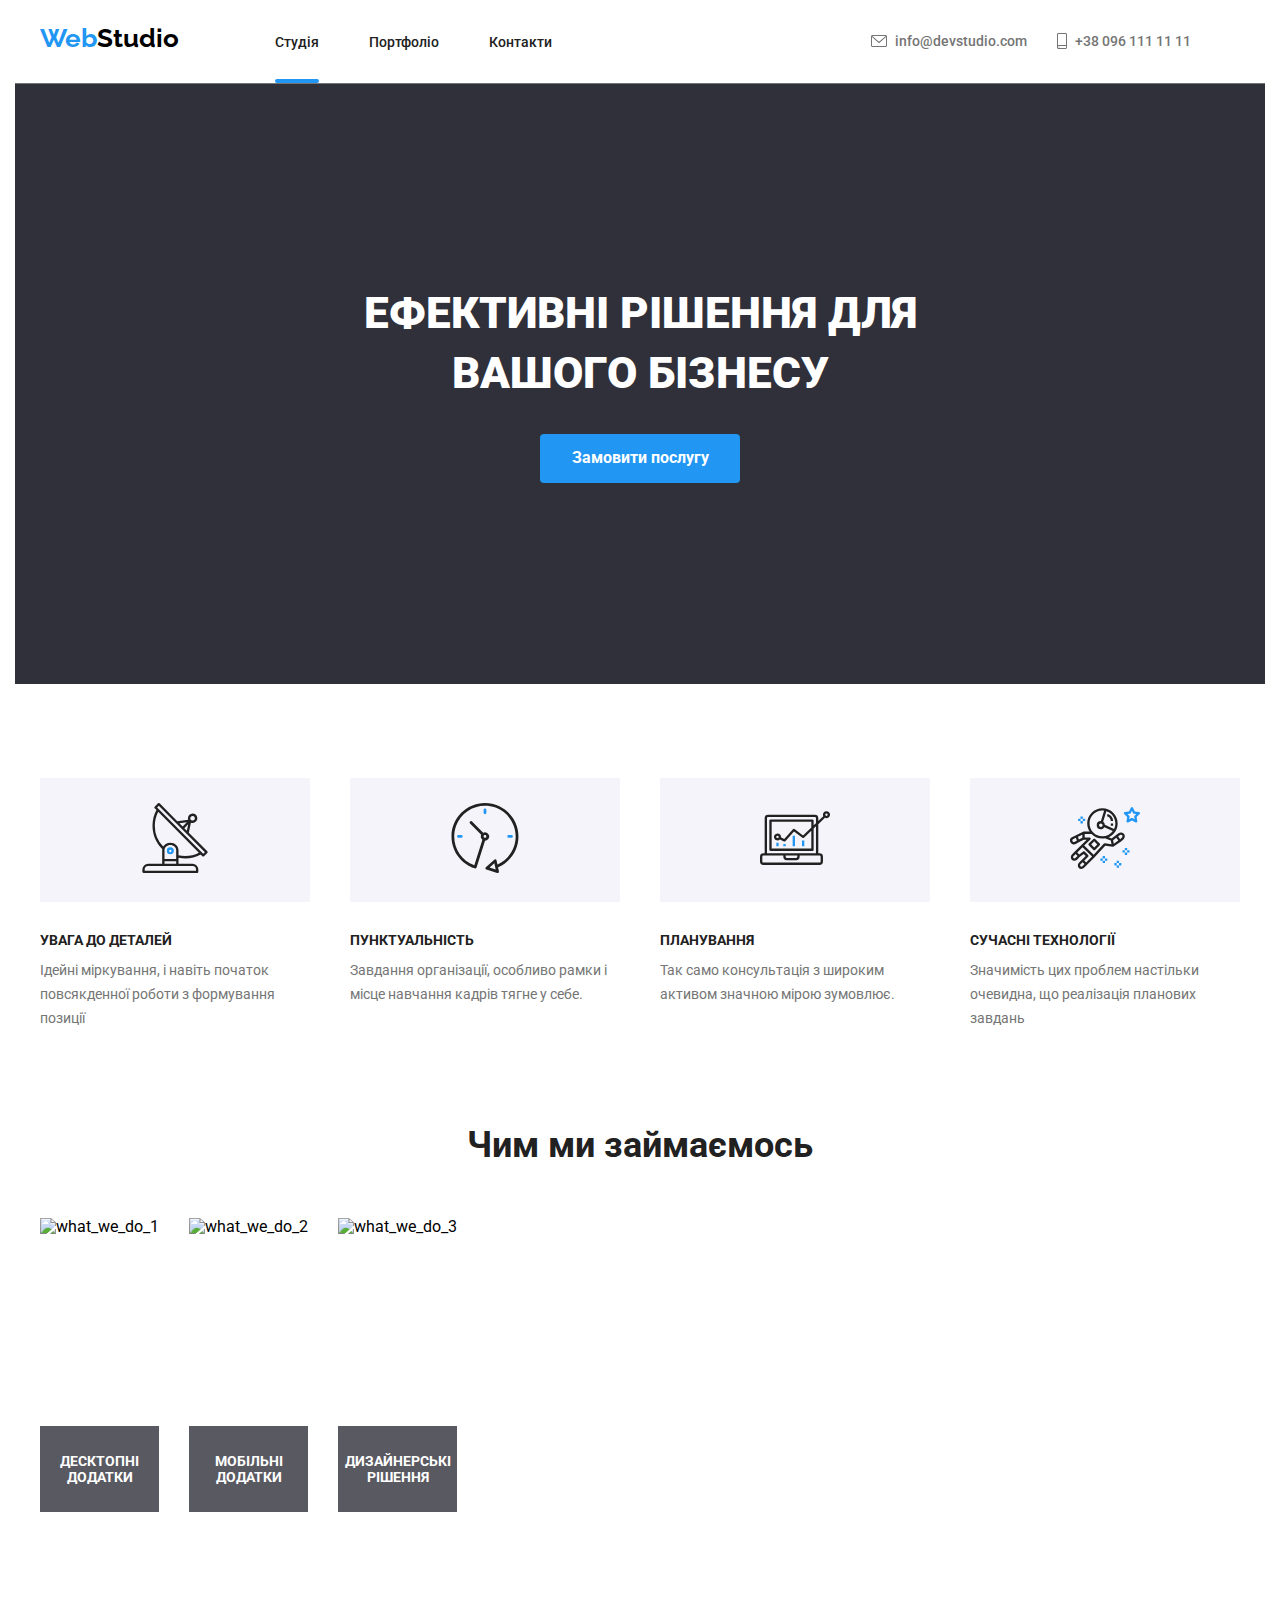
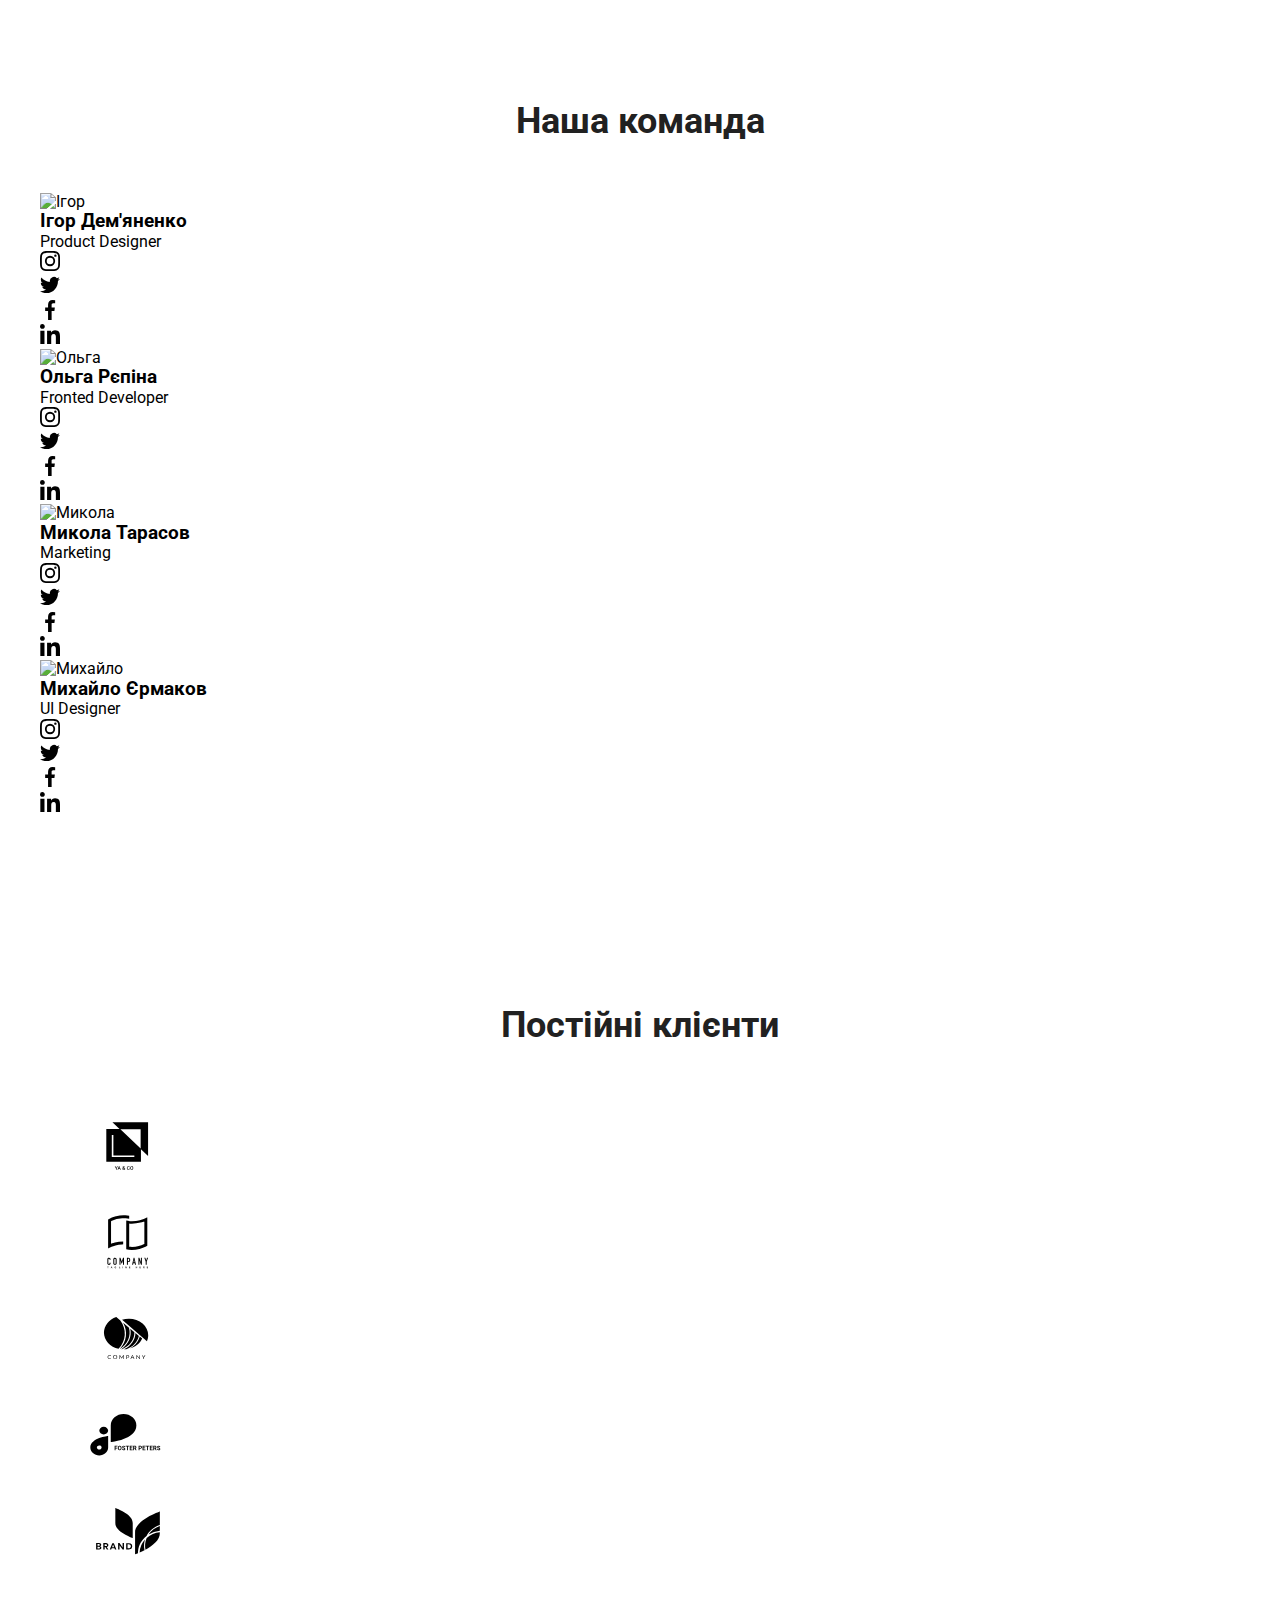
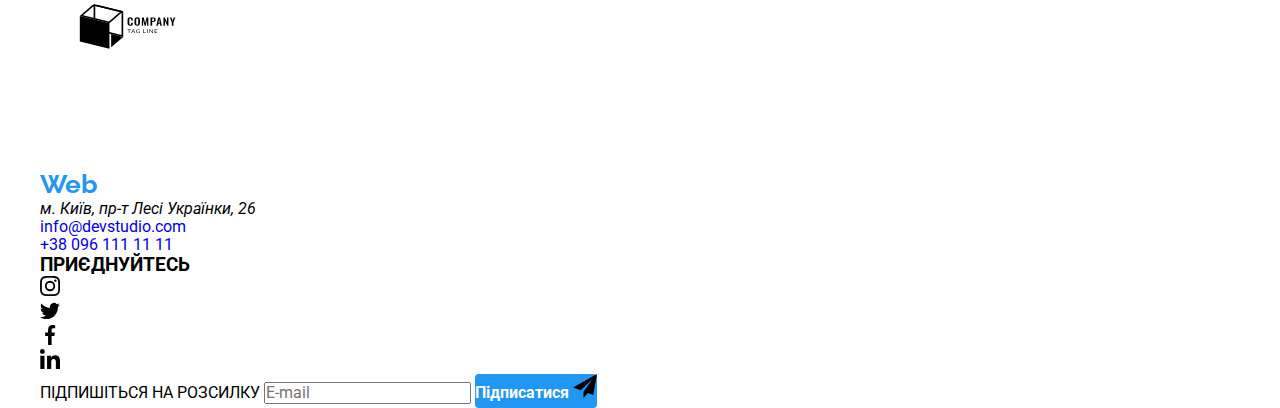
==== commit a0a1c59a: "update" ====
--- a/index.html
+++ b/index.html
@@ -98,29 +98,11 @@
         <div class="container">
           <h2 class="titles visually-hidden">Наші переваги</h2>
           <ul class="advantages__list">
-            <li class="advantages__icons">
+            <li class="advantages__item">
+              <div class="advantages__icon">
               <svg width="70px" height="70px">
                 <use href="./images/icons.svg#antenna-1"></use>
-              </svg>
-            </li>
-            <li class="advantages__icons">
-              <svg width="70px" height="70px">
-                <use href="./images/icons.svg#clock-1"></use>
-              </svg>
-            </li>
-            <li class="advantages__icons">
-              <svg width="70px" height="70px">
-                <use href="./images/icons.svg#diagram-1"></use>
-              </svg>
-            </li>
-            <li class="advantages__icons">
-              <svg width="70px" height="70px">
-                <use href="./images/icons.svg#astronaut-1"></use>
-              </svg>
-            </li>
-          </ul>
-          <ul class="advantages__list">
-            <li class="advantages__item">
+              </svg></div>
               <h3 class="advantages__title">УВАГА ДО ДЕТАЛЕЙ</h3>
               <p class="advantages__text">
                 Ідейні міркування, і навіть початок повсякденної роботи з
@@ -128,6 +110,9 @@
               </p>
             </li>
             <li class="advantages__item">
+             <div class="advantages__icon"> <svg width="70px" height="70px">
+                <use href="./images/icons.svg#clock-1"></use>
+              </svg></div>
               <h3 class="advantages__title">ПУНКТУАЛЬНІСТЬ</h3>
               <p class="advantages__text">
                 Завдання організації, особливо рамки і місце навчання кадрів
@@ -135,12 +120,20 @@
               </p>
             </li>
             <li class="advantages__item">
+              <div class="advantages__icon">
+              <svg width="70px" height="70px">
+                <use href="./images/icons.svg#diagram-1"></use>
+              </svg></div>
               <h3 class="advantages__title">ПЛАНУВАННЯ</h3>
               <p class="advantages__text">
                 Так само консультація з широким активом значною мірою зумовлює.
               </p>
             </li>
             <li class="advantages__item">
+              <div class="advantages__icon">
+              <svg width="70px" height="70px">
+                <use href="./images/icons.svg#astronaut-1"></use>
+              </svg></div>
               <h3 class="advantages__title">СУЧАСНІ ТЕХНОЛОГІЇ</h3>
               <p class="advantages__text">
                 Значимість цих проблем настільки очевидна, що реалізація
@@ -148,6 +141,7 @@
               </p>
             </li>
           </ul>
+         
         </div>
       </section>
       <!--what_we_do-->
--- a/css/main.min.css
+++ b/css/main.min.css
@@ -1 +1 @@
-body{background-color:#fff;font-family:"Roboto",sans-serif;padding-left:15px;padding-right:15px}a{text-decoration:none}a:hover{color:#2196f3}button{cursor:pointer}a:focus{color:#2196f3}button:hover{color:#2196f3}button:focus{color:#2196f3}li{list-style-type:none}td{cursor:pointer}html{-webkit-box-sizing:border-box;box-sizing:border-box}*,*::before,*::after{-webkit-box-sizing:inherit;box-sizing:inherit}textarea{resize:none}.section{padding-top:94px;padding-bottom:94px}.container{max-width:480px;margin:0 auto;position:relative}@media screen and (min-width: 768px){.container{max-width:768px}}@media screen and (min-width: 1200px){.container{max-width:1200px}}.visually-hidden{position:absolute;white-space:nowrap;width:1px;height:1px;overflow:hidden;border:0;padding:0;clip:rect(0 0 0 0);-webkit-clip-path:inset(50%);clip-path:inset(50%);margin:-1px}.logo{display:inline-block;font-family:"Raleway",sans-serif;font-style:normal;font-weight:700;font-size:26px;color:#2196f3}.logo--color-black{color:#000}.logo--color-white{color:#fff}.page-header{position:relative;margin-left:auto;margin-right:auto;border-bottom:1px solid #757575;padding:10px 0px}.page-header-mobile{display:-webkit-box;display:-ms-flexbox;display:flex;-webkit-box-align:center;-ms-flex-align:center;align-items:center}.page-header__button{display:-webkit-inline-box;display:-ms-inline-flexbox;display:inline-flex;margin-left:auto;padding:0;border:none;background-color:rgba(0,0,0,0);z-index:3}.page-header__button:hover{fill:#2196f3}.page-header__button .icon-cross{display:none}.page-header__button.is-open .icon-cross{display:block}.page-header__button.is-open .icon-menu{display:none}.navigation-contacts{display:inline;background-color:#fff;position:absolute;padding:48px 40px;top:0;left:0;width:100%;display:none}.navigation-contacts.is-open{display:block;z-index:2}.navigation{display:inline}.navigation__link{display:block;color:#212121;font-weight:500;font-size:14px;line-height:1.2;-webkit-transition:color 250ms cubic-bezier(0.4, 0, 0.2, 1);transition:color 250ms cubic-bezier(0.4, 0, 0.2, 1)}.navigation__item{margin-bottom:34px}.navigation__list:last-child{margin:0}.navigation__list:hover :focus{color:#2196f3}.page-header__contacts{margin-top:302px}.contacts__item{margin-bottom:32px}.contacts__item:last-child{margin-right:0}.contacts__link{font-style:normal;font-weight:500;font-size:14px;line-height:1.2;color:#757575;-webkit-box-align:center;-ms-flex-align:center;align-items:center;display:-webkit-box;display:-ms-flexbox;display:flex;-webkit-transition:color 250ms cubic-bezier(0.4, 0, 0.2, 1);transition:color 250ms cubic-bezier(0.4, 0, 0.2, 1)}.contacts__link:hover svg{fill:#2196f3}.contacts__icon{margin-right:8px;cursor:pointer;fill:#757575;-webkit-transition:fill 250ms cubic-bezier(0.4, 0, 0.2, 1);transition:fill 250ms cubic-bezier(0.4, 0, 0.2, 1);display:none}.social-networks-header{width:100%}.social-networks-header__list{display:-webkit-box;display:-ms-flexbox;display:flex;-webkit-box-pack:justify;-ms-flex-pack:justify;justify-content:space-between;font-family:"Roboto";font-style:normal;font-weight:500;font-size:18px;line-height:1.222}.social-networks-header__link{color:#2196f3}@media screen and (min-width: 768px){.page-header{padding:0}.page-header-mobile{display:block;position:absolute;left:0;bottom:26px}.page-header__button{display:none}.navigation-contacts{position:initial;display:-webkit-box;display:-ms-flexbox;display:flex;padding:0;-webkit-box-align:center;-ms-flex-align:center;align-items:center}.navigation-contacts.is-open{padding:0;display:-webkit-box;display:-ms-flexbox;display:flex;-webkit-box-align:center;-ms-flex-align:center;align-items:center}.navigation{display:inline-block;margin-left:230px}.navigation__list{display:-webkit-box;display:-ms-flexbox;display:flex}.navigation__link{padding:32px 0;display:block;position:relative}.navigation__item{margin-bottom:0}.navigation__item:nth-child(n+2){margin-left:50px}.page-header__contacts{display:inline-block;padding:0;margin:0 0 0 85px}.contacts__item{margin:0}.contacts__item:nth-child(n+2){margin-top:10px}.contacts__icon{display:inline-block}.social-networks-header{display:none}.current::after{content:"";display:block;position:absolute;left:0;bottom:0;width:100%;height:4px;background-color:#2196f3;border-radius:2px}}@media screen and (min-width: 1200px){.page-header{position:initial}.page-header__logo{padding-top:24px;padding-bottom:25px}.page-header-mobile{position:initial;display:inline-block}.navigation-contacts{display:inline-block;max-width:1042px}.navigation-contacts.is-open{display:inline-block;max-width:1027px;-webkit-box-pack:end;-ms-flex-pack:end;justify-content:end}.navigation{margin-left:92px}.page-header__contacts{margin-left:315px}.contacts__list{display:-webkit-box;display:-ms-flexbox;display:flex}.contacts__item{margin:0}.contacts__item:nth-child(n+2){margin-top:0;margin-left:30px}.contacts__link{padding:32px 0}}.order-a-service{background-color:#2f303a;padding-top:118px;padding-bottom:118px}.order-a-service__image{height:400px;max-width:1600px;margin:0 auto;background-size:cover;background-position:center center;background-image:-webkit-gradient(linear, left top, right top, from(rgba(47, 48, 58, 0.4)), to(rgba(47, 48, 58, 0.4))),url(../images/order_a_service.jpg);background-image:linear-gradient(to right, rgba(47, 48, 58, 0.4), rgba(47, 48, 58, 0.4)),url(../images/order_a_service.jpg)}.order-a-service__title{font-weight:900;font-size:26px;line-height:1.615;text-align:center;margin-left:auto;margin-right:auto;text-transform:uppercase;color:#fff}.order-a-service__button{padding:10px 24px 10px 24px;margin-top:30px;position:relative;left:50%;-webkit-transform:translate(-50%, 0);transform:translate(-50%, 0);width:200px}.order-a-service__button:hover,.order-a-service__button:focus{background-color:#fff;color:#2196f3;-webkit-box-shadow:0px 1px 3px rgba(0,0,0,.12),0px 1px 1px rgba(0,0,0,.14),0px 2px 1px rgba(0,0,0,.2);box-shadow:0px 1px 3px rgba(0,0,0,.12),0px 1px 1px rgba(0,0,0,.14),0px 2px 1px rgba(0,0,0,.2)}@media screen and (min-width: 768px){.order-a-service__title{max-width:360px}}@media screen and (min-width: 1200px){.order-a-service{padding-top:200px;padding-bottom:200px}.order-a-service__title{font-size:44px;line-height:1.363;max-width:696px}.order-a-service__image{height:600px}}.button{font-style:normal;font-weight:700;font-size:16px;line-height:1.8;color:#fff;-webkit-box-align:center;-ms-flex-align:center;align-items:center;text-align:center;background-color:#2196f3;border-radius:4px;border:none;-webkit-transition:color 250ms cubic-bezier(0.4, 0, 0.2, 1),background-color 250ms cubic-bezier(0.4, 0, 0.2, 1);transition:color 250ms cubic-bezier(0.4, 0, 0.2, 1),background-color 250ms cubic-bezier(0.4, 0, 0.2, 1)}.backdrop{position:fixed;top:0;left:0;width:100%;height:100%;background-color:rgba(0,0,0,.2);opacity:1;-webkit-transition:opacity 250ms cubic-bezier(0.4, 0, 0.2, 1);transition:opacity 250ms cubic-bezier(0.4, 0, 0.2, 1)}.backdrop.is-hidden.modal{-webkit-transform:scale(0.9) translate(-50%, -50%);transform:scale(0.9) translate(-50%, -50%)}.backdrop.is-hidden{opacity:0;pointer-events:none}.modal{position:absolute;top:50%;left:50%;width:528px;height:581px;background:#fff;-webkit-box-shadow:0px 1px 3px rgba(0,0,0,.12),0px 1px 1px rgba(0,0,0,.14),0px 2px 1px rgba(0,0,0,.2);box-shadow:0px 1px 3px rgba(0,0,0,.12),0px 1px 1px rgba(0,0,0,.14),0px 2px 1px rgba(0,0,0,.2);border-radius:4px;-webkit-transform:scale(1) translate(-50%, -50%);transform:scale(1) translate(-50%, -50%);-webkit-transition:-webkit-transform 250ms cubic-bezier(0.4, 0, 0.2, 1),-webkit-box-shadow 250ms cubic-bezier(0.4, 0, 0.2, 1);transition:-webkit-transform 250ms cubic-bezier(0.4, 0, 0.2, 1),-webkit-box-shadow 250ms cubic-bezier(0.4, 0, 0.2, 1);transition:transform 250ms cubic-bezier(0.4, 0, 0.2, 1),box-shadow 250ms cubic-bezier(0.4, 0, 0.2, 1);transition:transform 250ms cubic-bezier(0.4, 0, 0.2, 1),box-shadow 250ms cubic-bezier(0.4, 0, 0.2, 1),-webkit-transform 250ms cubic-bezier(0.4, 0, 0.2, 1),-webkit-box-shadow 250ms cubic-bezier(0.4, 0, 0.2, 1)}.buton--close{position:absolute;right:8px;top:8px;border-radius:50%;border:0;padding:0;background-color:#fff}.button--close-icon{padding:6px;fill:#000;border-radius:50%;border:1px solid rgba(0,0,0,.1);-webkit-transition:fill 250ms cubic-bezier(0.4, 0, 0.2, 1);transition:fill 250ms cubic-bezier(0.4, 0, 0.2, 1)}.button--close-icon:hover{fill:#2196f3}.modal__title{font-style:normal;font-weight:700;font-size:20px;line-height:1.15;text-align:center;color:#212121;margin-top:40px;margin-bottom:12px}.modal__form-field{position:relative;margin-bottom:10px;display:-webkit-box;display:-ms-flexbox;display:flex;-webkit-box-orient:vertical;-webkit-box-direction:normal;-ms-flex-direction:column;flex-direction:column;padding:0 40px;font-style:normal;font-weight:400;font-size:12px;line-height:1.5;color:#757575}.modal__form-field input{padding:12px 42px;border:1px solid rgba(33,33,33,.2);border-radius:4px;-webkit-transition:border-color 250ms cubic-bezier(0.4, 0, 0.2, 1);transition:border-color 250ms cubic-bezier(0.4, 0, 0.2, 1)}.modal__form-field input:hover{cursor:pointer;border-color:#2196f3}.modal__form-field:hover{cursor:pointer;fill:#2196f3}.modal__form-field:focus-within>input{border-color:#2196f3;outline:none}.modal__form-field:focus-within>.modal__icon{fill:#2196f3}.modal__form-field textarea{border:1px solid rgba(33,33,33,.2);border-radius:4px;height:120px;padding:12px 16px;-webkit-transition:border-color 250ms cubic-bezier(0.4, 0, 0.2, 1);transition:border-color 250ms cubic-bezier(0.4, 0, 0.2, 1)}.modal__form-field>::-webkit-input-placeholder{-webkit-transition:color 250ms cubic-bezier(0.4, 0, 0.2, 1);transition:color 250ms cubic-bezier(0.4, 0, 0.2, 1)}.modal__form-field>::-moz-placeholder{-moz-transition:color 250ms cubic-bezier(0.4, 0, 0.2, 1);transition:color 250ms cubic-bezier(0.4, 0, 0.2, 1)}.modal__form-field>:-ms-input-placeholder{-ms-transition:color 250ms cubic-bezier(0.4, 0, 0.2, 1);transition:color 250ms cubic-bezier(0.4, 0, 0.2, 1)}.modal__form-field>::-ms-input-placeholder{-ms-transition:color 250ms cubic-bezier(0.4, 0, 0.2, 1);transition:color 250ms cubic-bezier(0.4, 0, 0.2, 1)}.modal__form-field>::placeholder{-webkit-transition:color 250ms cubic-bezier(0.4, 0, 0.2, 1);transition:color 250ms cubic-bezier(0.4, 0, 0.2, 1)}.modal__form-field textarea:hover{cursor:pointer;border-color:#2196f3}.modal__form-field textarea:focus-within{border-color:#2196f3;outline:none}.modal__form-field:hover>::-webkit-input-placeholder{color:#2196f3}.modal__form-field:hover>::-moz-placeholder{color:#2196f3}.modal__form-field:hover>:-ms-input-placeholder{color:#2196f3}.modal__form-field:hover>::-ms-input-placeholder{color:#2196f3}.modal__form-field:hover>::placeholder{color:#2196f3}.modal__form-field:focus-within>::-webkit-input-placeholder{color:#2196f3}.modal__form-field:focus-within>::-moz-placeholder{color:#2196f3}.modal__form-field:focus-within>:-ms-input-placeholder{color:#2196f3}.modal__form-field:focus-within>::-ms-input-placeholder{color:#2196f3}.modal__form-field:focus-within>::placeholder{color:#2196f3}.modal__icon{position:absolute;left:52px;bottom:11px;-webkit-transition:fill 250ms cubic-bezier(0.4, 0, 0.2, 1);transition:fill 250ms cubic-bezier(0.4, 0, 0.2, 1)}.modal__checkbox{padding-left:52px;margin-top:30px;display:-webkit-box;display:-ms-flexbox;display:flex;-ms-flex-line-pack:center;align-content:center;position:relative}.modal__checkbox label{font-style:normal;font-weight:400;font-size:14px;line-height:1.17;color:#757575;padding-left:22px;position:absolute}.checkbox{-webkit-appearance:none;-moz-appearance:none;appearance:none;position:absolute}.checkbox__icon{display:inline-block;-webkit-box-align:center;-ms-flex-align:center;align-items:center;width:16px;height:15px;border:2px solid #212121;border-radius:4px}.checkbox:checked+.checkbox__icon{background-color:#2196f3;background-image:url(../images/check.svg);background-size:contain;fill:#fff;background-origin:border-box;border-color:#2196f3}.modal__policy{font-style:normal;font-weight:400;font-size:14px;line-height:1.17px;-webkit-text-decoration-line:underline;text-decoration-line:underline;color:#2196f3}.modal__button{display:block;margin-left:auto;margin-right:auto;margin-top:30px;padding:10px 52px;-webkit-box-shadow:0px 4px 4px rgba(0,0,0,.15);box-shadow:0px 4px 4px rgba(0,0,0,.15)}.modal__button:hover{background-color:#fff;color:#2196f3}/*# sourceMappingURL=main.min.css.map */+body{background-color:#fff;font-family:"Roboto",sans-serif;padding-left:15px;padding-right:15px}a{text-decoration:none}a:hover{color:#2196f3}button{cursor:pointer}a:focus{color:#2196f3}button:hover{color:#2196f3}button:focus{color:#2196f3}li{list-style-type:none}td{cursor:pointer}html{-webkit-box-sizing:border-box;box-sizing:border-box}*,*::before,*::after{-webkit-box-sizing:inherit;box-sizing:inherit}textarea{resize:none}.section{padding-top:60px;padding-bottom:60px}.container{max-width:480px;margin:0 auto;position:relative}@media screen and (min-width: 768px){.container{max-width:768px}}@media screen and (min-width: 1200px){.container{max-width:1200px}.section{padding-top:94px;padding-bottom:94px}}.visually-hidden{position:absolute;white-space:nowrap;width:1px;height:1px;overflow:hidden;border:0;padding:0;clip:rect(0 0 0 0);-webkit-clip-path:inset(50%);clip-path:inset(50%);margin:-1px}.logo{display:inline-block;font-family:"Raleway",sans-serif;font-style:normal;font-weight:700;font-size:26px;color:#2196f3}.logo--color-black{color:#000}.logo--color-white{color:#fff}.page-header{position:relative;margin-left:auto;margin-right:auto;border-bottom:1px solid #757575;padding:10px 0px}.page-header-mobile{display:-webkit-box;display:-ms-flexbox;display:flex;-webkit-box-align:center;-ms-flex-align:center;align-items:center}.page-header__button{display:-webkit-inline-box;display:-ms-inline-flexbox;display:inline-flex;margin-left:auto;padding:0;border:none;background-color:rgba(0,0,0,0);z-index:3}.page-header__button:hover{fill:#2196f3}.page-header__button .icon-cross{display:none}.page-header__button.is-open .icon-cross{display:block}.page-header__button.is-open .icon-menu{display:none}.navigation-contacts{display:inline;background-color:#fff;position:absolute;padding:48px 40px;top:0;left:0;width:100%;display:none}.navigation-contacts.is-open{display:block;z-index:2}.navigation{display:inline}.navigation__link{display:block;color:#212121;font-weight:500;font-size:14px;line-height:1.2;-webkit-transition:color 250ms cubic-bezier(0.4, 0, 0.2, 1);transition:color 250ms cubic-bezier(0.4, 0, 0.2, 1)}.navigation__item{margin-bottom:34px}.navigation__list:last-child{margin:0}.navigation__list:hover :focus{color:#2196f3}.page-header__contacts{margin-top:302px}.contacts__item{margin-bottom:32px}.contacts__item:last-child{margin-right:0}.contacts__link{font-style:normal;font-weight:500;font-size:14px;line-height:1.2;color:#757575;-webkit-box-align:center;-ms-flex-align:center;align-items:center;display:-webkit-box;display:-ms-flexbox;display:flex;-webkit-transition:color 250ms cubic-bezier(0.4, 0, 0.2, 1);transition:color 250ms cubic-bezier(0.4, 0, 0.2, 1)}.contacts__link:hover svg{fill:#2196f3}.contacts__icon{margin-right:8px;cursor:pointer;fill:#757575;-webkit-transition:fill 250ms cubic-bezier(0.4, 0, 0.2, 1);transition:fill 250ms cubic-bezier(0.4, 0, 0.2, 1);display:none}.social-networks-header{width:100%}.social-networks-header__list{display:-webkit-box;display:-ms-flexbox;display:flex;-webkit-box-pack:justify;-ms-flex-pack:justify;justify-content:space-between;font-family:"Roboto";font-style:normal;font-weight:500;font-size:18px;line-height:1.222}.social-networks-header__link{color:#2196f3}@media screen and (min-width: 768px){.page-header{padding:0}.page-header-mobile{display:block;position:absolute;left:0;bottom:26px}.page-header__button{display:none}.navigation-contacts{position:initial;display:-webkit-box;display:-ms-flexbox;display:flex;padding:0;-webkit-box-align:center;-ms-flex-align:center;align-items:center}.navigation-contacts.is-open{padding:0;display:-webkit-box;display:-ms-flexbox;display:flex;-webkit-box-align:center;-ms-flex-align:center;align-items:center}.navigation{display:inline-block;margin-left:230px}.navigation__list{display:-webkit-box;display:-ms-flexbox;display:flex}.navigation__link{padding:32px 0;display:block;position:relative}.navigation__item{margin-bottom:0}.navigation__item:nth-child(n+2){margin-left:50px}.page-header__contacts{display:inline-block;padding:0;margin:0 0 0 85px}.contacts__item{margin:0}.contacts__item:nth-child(n+2){margin-top:10px}.contacts__icon{display:inline-block}.social-networks-header{display:none}.current::after{content:"";display:block;position:absolute;left:0;bottom:0;width:100%;height:4px;background-color:#2196f3;border-radius:2px}}@media screen and (min-width: 1200px){.page-header{position:initial}.page-header__logo{padding-top:24px;padding-bottom:25px}.page-header-mobile{position:initial;display:inline-block}.navigation-contacts{display:inline-block;max-width:1042px}.navigation-contacts.is-open{display:inline-block;max-width:1027px;-webkit-box-pack:end;-ms-flex-pack:end;justify-content:end}.navigation{margin-left:92px}.page-header__contacts{margin-left:315px}.contacts__list{display:-webkit-box;display:-ms-flexbox;display:flex}.contacts__item{margin:0}.contacts__item:nth-child(n+2){margin-top:0;margin-left:30px}.contacts__link{padding:32px 0}}.order-a-service{background-color:#2f303a;padding-top:118px;padding-bottom:118px}.order-a-service__image{height:400px;max-width:1600px;margin:0 auto;background-size:cover;background-position:center center;background-image:-webkit-gradient(linear, left top, right top, from(rgba(47, 48, 58, 0.4)), to(rgba(47, 48, 58, 0.4))),url(../images/order_a_service.jpg);background-image:linear-gradient(to right, rgba(47, 48, 58, 0.4), rgba(47, 48, 58, 0.4)),url(../images/order_a_service.jpg)}.order-a-service__title{font-weight:900;font-size:26px;line-height:1.615;text-align:center;margin-left:auto;margin-right:auto;text-transform:uppercase;color:#fff}.order-a-service__button{padding:10px 24px 10px 24px;margin-top:30px;position:relative;left:50%;-webkit-transform:translate(-50%, 0);transform:translate(-50%, 0);width:200px}.order-a-service__button:hover,.order-a-service__button:focus{background-color:#fff;color:#2196f3;-webkit-box-shadow:0px 1px 3px rgba(0,0,0,.12),0px 1px 1px rgba(0,0,0,.14),0px 2px 1px rgba(0,0,0,.2);box-shadow:0px 1px 3px rgba(0,0,0,.12),0px 1px 1px rgba(0,0,0,.14),0px 2px 1px rgba(0,0,0,.2)}@media screen and (min-width: 768px){.order-a-service__title{max-width:360px}}@media screen and (min-width: 1200px){.order-a-service{padding-top:200px;padding-bottom:200px}.order-a-service__title{font-size:44px;line-height:1.363;max-width:696px}.order-a-service__image{height:600px}}.button{font-style:normal;font-weight:700;font-size:16px;line-height:1.8;color:#fff;-webkit-box-align:center;-ms-flex-align:center;align-items:center;text-align:center;background-color:#2196f3;border-radius:4px;border:none;-webkit-transition:color 250ms cubic-bezier(0.4, 0, 0.2, 1),background-color 250ms cubic-bezier(0.4, 0, 0.2, 1);transition:color 250ms cubic-bezier(0.4, 0, 0.2, 1),background-color 250ms cubic-bezier(0.4, 0, 0.2, 1)}.titles{font-style:normal;font-weight:700;font-size:28px;line-height:1.178;color:#212121;text-align:center;margin-bottom:30px}@media screen and (min-width: 1200px){.titles{font-size:36px;line-height:1.2;margin-bottom:50px}}.advantages__list{text-align:center;display:inline-block}.advantages__item{margin-top:30px;-webkit-box-pack:center;-ms-flex-pack:center;justify-content:center}.advantages__icon{background-color:#f5f4fa;display:inline-block;padding:25px 0;width:100%}.advantages__title{font-family:"Roboto";font-style:normal;font-weight:700;font-size:14px;line-height:1.2;text-align:center;color:#212121;margin-top:30px}.advantages__text{text-align:start;font-style:normal;font-weight:400;font-size:14px;line-height:1.7;color:#757575;margin-top:10px}@media screen and (min-width: 768px){.advantages__list{display:-webkit-box;display:-ms-flexbox;display:flex;-ms-flex-wrap:wrap;flex-wrap:wrap}.advantages__item{max-width:354px}.advantages__item:nth-child(n+3){margin-top:30px}.advantages__item:nth-child(2n+1){margin-right:30px}.advantages__title{text-align:start}}@media screen and (min-width: 1200px){.advantages__list{-webkit-box-pack:justify;-ms-flex-pack:justify;justify-content:space-between}.advantages__item{max-width:270px;margin:0}.advantages__item:nth-child(n+3){margin-top:0}.advantages__item:nth-child(2n+1){margin-right:0}}.what-we-do{display:none}@media screen and (min-width: 1200px){.what-we-do{display:block;margin-left:auto;margin-right:auto;padding-top:0}.what-we-do__list{display:-webkit-box;display:-ms-flexbox;display:flex}.what-we-do__item{height:294px;position:relative}.what-we-do__item:nth-child(n+2){margin-left:30px}.what-we-do__title{font-family:"Roboto",sans-serif;font-style:normal;font-weight:700;font-size:14px;line-height:16px;text-align:center;color:#fff;background-color:rgba(47,48,58,.8);padding:27px 0;position:absolute;bottom:0;left:0;width:100%}}.backdrop{position:fixed;top:0;left:0;width:100%;height:100%;background-color:rgba(0,0,0,.2);opacity:1;-webkit-transition:opacity 250ms cubic-bezier(0.4, 0, 0.2, 1);transition:opacity 250ms cubic-bezier(0.4, 0, 0.2, 1)}.backdrop.is-hidden.modal{-webkit-transform:scale(0.9) translate(-50%, -50%);transform:scale(0.9) translate(-50%, -50%)}.backdrop.is-hidden{opacity:0;pointer-events:none}.modal{position:absolute;top:50%;left:50%;width:528px;height:581px;background:#fff;-webkit-box-shadow:0px 1px 3px rgba(0,0,0,.12),0px 1px 1px rgba(0,0,0,.14),0px 2px 1px rgba(0,0,0,.2);box-shadow:0px 1px 3px rgba(0,0,0,.12),0px 1px 1px rgba(0,0,0,.14),0px 2px 1px rgba(0,0,0,.2);border-radius:4px;-webkit-transform:scale(1) translate(-50%, -50%);transform:scale(1) translate(-50%, -50%);-webkit-transition:-webkit-transform 250ms cubic-bezier(0.4, 0, 0.2, 1),-webkit-box-shadow 250ms cubic-bezier(0.4, 0, 0.2, 1);transition:-webkit-transform 250ms cubic-bezier(0.4, 0, 0.2, 1),-webkit-box-shadow 250ms cubic-bezier(0.4, 0, 0.2, 1);transition:transform 250ms cubic-bezier(0.4, 0, 0.2, 1),box-shadow 250ms cubic-bezier(0.4, 0, 0.2, 1);transition:transform 250ms cubic-bezier(0.4, 0, 0.2, 1),box-shadow 250ms cubic-bezier(0.4, 0, 0.2, 1),-webkit-transform 250ms cubic-bezier(0.4, 0, 0.2, 1),-webkit-box-shadow 250ms cubic-bezier(0.4, 0, 0.2, 1)}.buton--close{position:absolute;right:8px;top:8px;border-radius:50%;border:0;padding:0;background-color:#fff}.button--close-icon{padding:6px;fill:#000;border-radius:50%;border:1px solid rgba(0,0,0,.1);-webkit-transition:fill 250ms cubic-bezier(0.4, 0, 0.2, 1);transition:fill 250ms cubic-bezier(0.4, 0, 0.2, 1)}.button--close-icon:hover{fill:#2196f3}.modal__title{font-style:normal;font-weight:700;font-size:20px;line-height:1.15;text-align:center;color:#212121;margin-top:40px;margin-bottom:12px}.modal__form-field{position:relative;margin-bottom:10px;display:-webkit-box;display:-ms-flexbox;display:flex;-webkit-box-orient:vertical;-webkit-box-direction:normal;-ms-flex-direction:column;flex-direction:column;padding:0 40px;font-style:normal;font-weight:400;font-size:12px;line-height:1.5;color:#757575}.modal__form-field input{padding:12px 42px;border:1px solid rgba(33,33,33,.2);border-radius:4px;-webkit-transition:border-color 250ms cubic-bezier(0.4, 0, 0.2, 1);transition:border-color 250ms cubic-bezier(0.4, 0, 0.2, 1)}.modal__form-field input:hover{cursor:pointer;border-color:#2196f3}.modal__form-field:hover{cursor:pointer;fill:#2196f3}.modal__form-field:focus-within>input{border-color:#2196f3;outline:none}.modal__form-field:focus-within>.modal__icon{fill:#2196f3}.modal__form-field textarea{border:1px solid rgba(33,33,33,.2);border-radius:4px;height:120px;padding:12px 16px;-webkit-transition:border-color 250ms cubic-bezier(0.4, 0, 0.2, 1);transition:border-color 250ms cubic-bezier(0.4, 0, 0.2, 1)}.modal__form-field>::-webkit-input-placeholder{-webkit-transition:color 250ms cubic-bezier(0.4, 0, 0.2, 1);transition:color 250ms cubic-bezier(0.4, 0, 0.2, 1)}.modal__form-field>::-moz-placeholder{-moz-transition:color 250ms cubic-bezier(0.4, 0, 0.2, 1);transition:color 250ms cubic-bezier(0.4, 0, 0.2, 1)}.modal__form-field>:-ms-input-placeholder{-ms-transition:color 250ms cubic-bezier(0.4, 0, 0.2, 1);transition:color 250ms cubic-bezier(0.4, 0, 0.2, 1)}.modal__form-field>::-ms-input-placeholder{-ms-transition:color 250ms cubic-bezier(0.4, 0, 0.2, 1);transition:color 250ms cubic-bezier(0.4, 0, 0.2, 1)}.modal__form-field>::placeholder{-webkit-transition:color 250ms cubic-bezier(0.4, 0, 0.2, 1);transition:color 250ms cubic-bezier(0.4, 0, 0.2, 1)}.modal__form-field textarea:hover{cursor:pointer;border-color:#2196f3}.modal__form-field textarea:focus-within{border-color:#2196f3;outline:none}.modal__form-field:hover>::-webkit-input-placeholder{color:#2196f3}.modal__form-field:hover>::-moz-placeholder{color:#2196f3}.modal__form-field:hover>:-ms-input-placeholder{color:#2196f3}.modal__form-field:hover>::-ms-input-placeholder{color:#2196f3}.modal__form-field:hover>::placeholder{color:#2196f3}.modal__form-field:focus-within>::-webkit-input-placeholder{color:#2196f3}.modal__form-field:focus-within>::-moz-placeholder{color:#2196f3}.modal__form-field:focus-within>:-ms-input-placeholder{color:#2196f3}.modal__form-field:focus-within>::-ms-input-placeholder{color:#2196f3}.modal__form-field:focus-within>::placeholder{color:#2196f3}.modal__icon{position:absolute;left:52px;bottom:11px;-webkit-transition:fill 250ms cubic-bezier(0.4, 0, 0.2, 1);transition:fill 250ms cubic-bezier(0.4, 0, 0.2, 1)}.modal__checkbox{padding-left:52px;margin-top:30px;display:-webkit-box;display:-ms-flexbox;display:flex;-ms-flex-line-pack:center;align-content:center;position:relative}.modal__checkbox label{font-style:normal;font-weight:400;font-size:14px;line-height:1.17;color:#757575;padding-left:22px;position:absolute}.checkbox{-webkit-appearance:none;-moz-appearance:none;appearance:none;position:absolute}.checkbox__icon{display:inline-block;-webkit-box-align:center;-ms-flex-align:center;align-items:center;width:16px;height:15px;border:2px solid #212121;border-radius:4px}.checkbox:checked+.checkbox__icon{background-color:#2196f3;background-image:url(../images/check.svg);background-size:contain;fill:#fff;background-origin:border-box;border-color:#2196f3}.modal__policy{font-style:normal;font-weight:400;font-size:14px;line-height:1.17px;-webkit-text-decoration-line:underline;text-decoration-line:underline;color:#2196f3}.modal__button{display:block;margin-left:auto;margin-right:auto;margin-top:30px;padding:10px 52px;-webkit-box-shadow:0px 4px 4px rgba(0,0,0,.15);box-shadow:0px 4px 4px rgba(0,0,0,.15)}.modal__button:hover{background-color:#fff;color:#2196f3}/*# sourceMappingURL=main.min.css.map */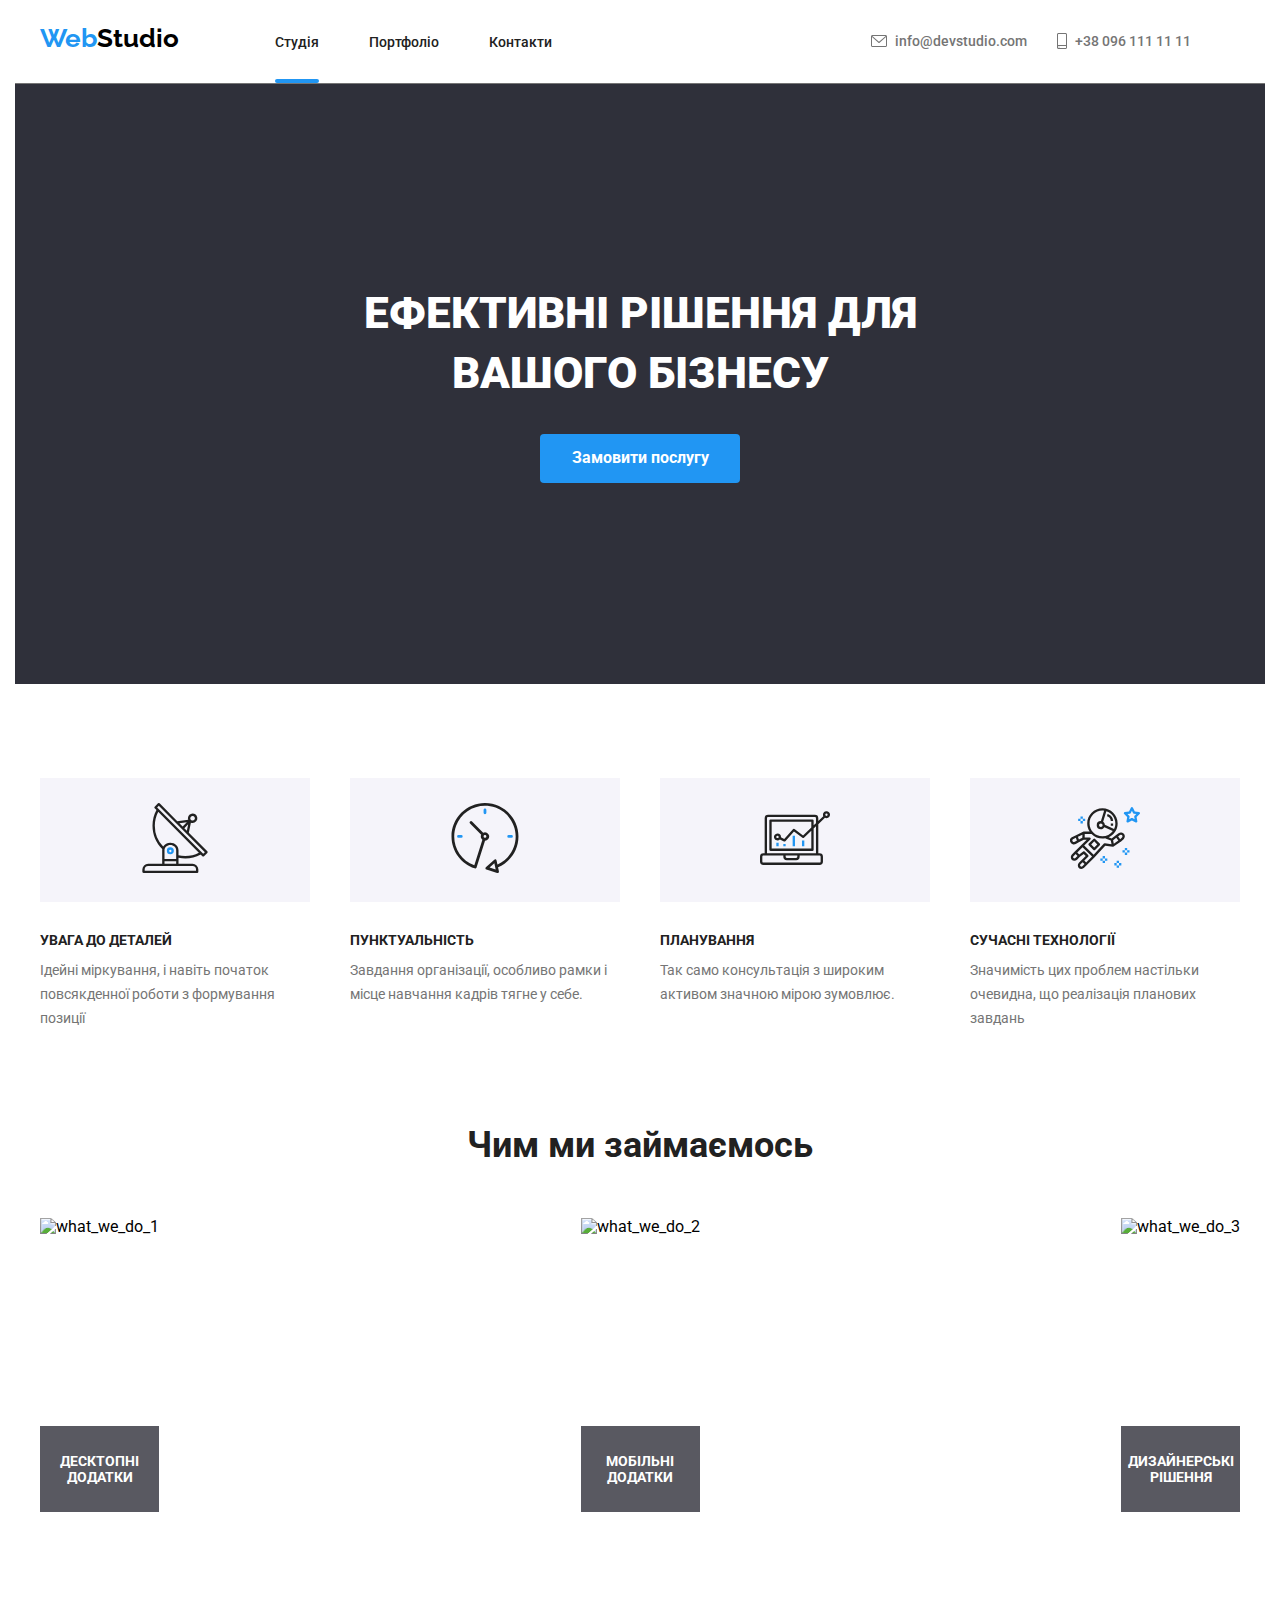
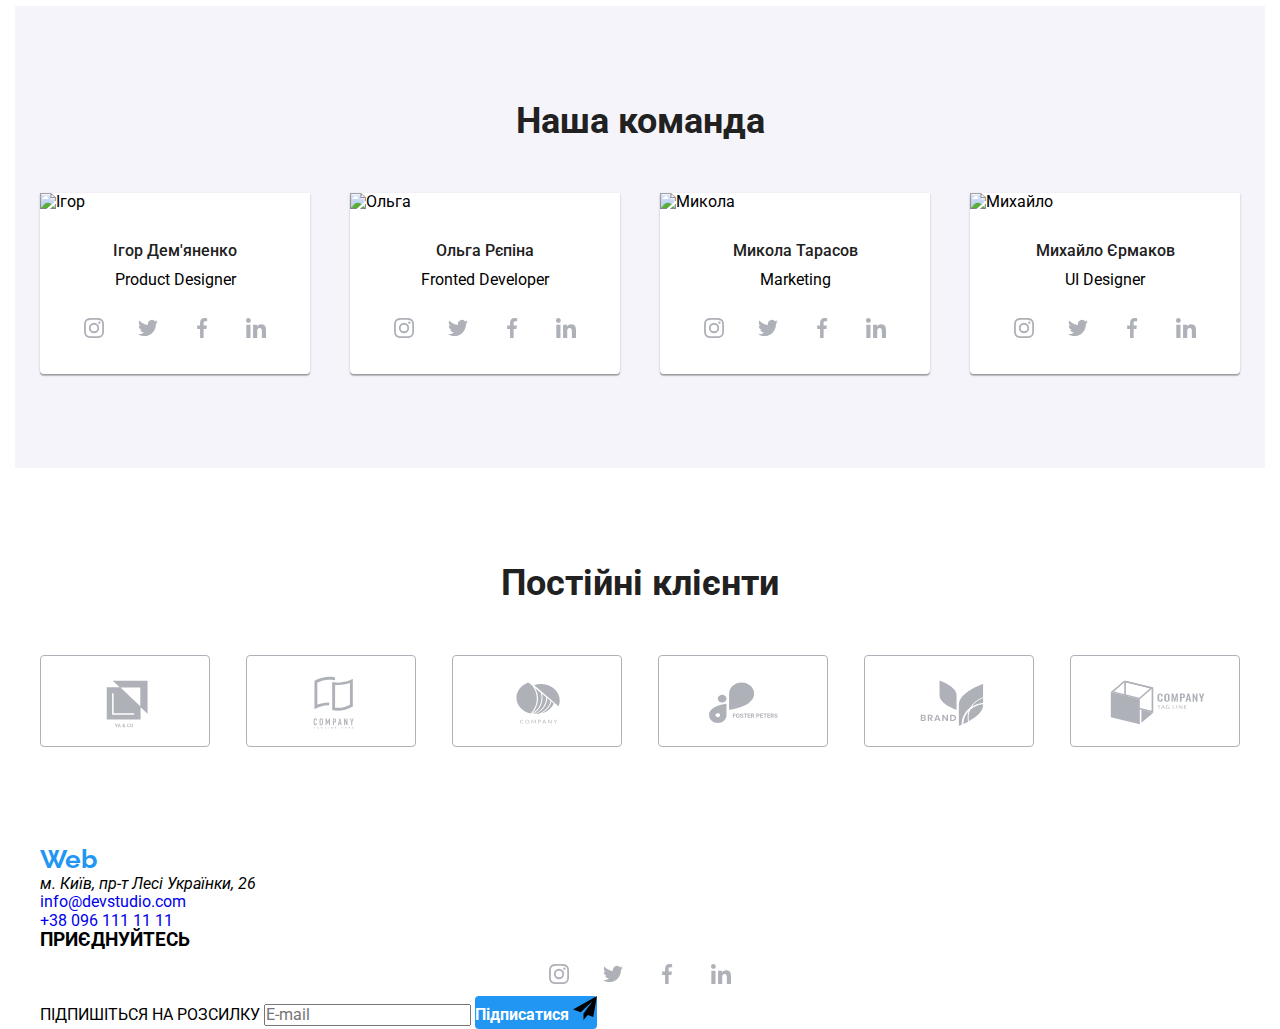
==== commit a5c00d5b: "update" ====
--- a/index.html
+++ b/index.html
@@ -178,11 +178,11 @@
       </section>
       <!--our_team-->
       <section class="section our-team">
-        <div class="container">
+        <div class="container our-team">
           <h2 class="titles">Наша команда</h2>
           <ul class="our-team__list ">
             <li class="our-team__item">
-              <img src="./images/ihor_demyanenko.jpg" alt="Ігор" width="270" />
+              <img src="./images/ihor_demyanenko.jpg" alt="Ігор" width="100%" />
               <h3 class="our-team__title">Ігор Дем'яненко</h3>
               <p class="our-team__text">Product Designer</p>
               <ul class="social-networks__list">
@@ -213,7 +213,7 @@
               </ul>
             </li>
             <li class="our-team__item">
-              <img src="./images/olga_repina.jpg " alt="Ольга" width="270" />
+              <img src="./images/olga_repina.jpg " alt="Ольга" width="100%" />
               <h3 class="our-team__title">Ольга Рєпіна</h3>
               <p class="our-team__text">Fronted Developer</p>
               <ul class="social-networks__list">
@@ -244,7 +244,7 @@
               </ul>
             </li>
             <li class="our-team__item">
-              <img src="./images/mykola_tarasov.jpg" alt="Микола" width="270" />
+              <img src="./images/mykola_tarasov.jpg" alt="Микола" width="100%" />
               <h3 class="our-team__title">Микола Тарасов</h3>
               <p class="our-team__text">Marketing</p>
               <ul class="social-networks__list">
@@ -278,7 +278,7 @@
               <img
                 src="./images/mykhailo_yermakov.jpg"
                 alt="Михайло"
-                width="270"
+                width="100%"
               />
               <h3 class="our-team__title">Михайло Єрмаков</h3>
               <p class="our-team__text">UI Designer</p>
--- a/css/main.min.css
+++ b/css/main.min.css
@@ -1 +1 @@
-body{background-color:#fff;font-family:"Roboto",sans-serif;padding-left:15px;padding-right:15px}a{text-decoration:none}a:hover{color:#2196f3}button{cursor:pointer}a:focus{color:#2196f3}button:hover{color:#2196f3}button:focus{color:#2196f3}li{list-style-type:none}td{cursor:pointer}html{-webkit-box-sizing:border-box;box-sizing:border-box}*,*::before,*::after{-webkit-box-sizing:inherit;box-sizing:inherit}textarea{resize:none}.section{padding-top:60px;padding-bottom:60px}.container{max-width:480px;margin:0 auto;position:relative}@media screen and (min-width: 768px){.container{max-width:768px}}@media screen and (min-width: 1200px){.container{max-width:1200px}.section{padding-top:94px;padding-bottom:94px}}.visually-hidden{position:absolute;white-space:nowrap;width:1px;height:1px;overflow:hidden;border:0;padding:0;clip:rect(0 0 0 0);-webkit-clip-path:inset(50%);clip-path:inset(50%);margin:-1px}.logo{display:inline-block;font-family:"Raleway",sans-serif;font-style:normal;font-weight:700;font-size:26px;color:#2196f3}.logo--color-black{color:#000}.logo--color-white{color:#fff}.page-header{position:relative;margin-left:auto;margin-right:auto;border-bottom:1px solid #757575;padding:10px 0px}.page-header-mobile{display:-webkit-box;display:-ms-flexbox;display:flex;-webkit-box-align:center;-ms-flex-align:center;align-items:center}.page-header__button{display:-webkit-inline-box;display:-ms-inline-flexbox;display:inline-flex;margin-left:auto;padding:0;border:none;background-color:rgba(0,0,0,0);z-index:3}.page-header__button:hover{fill:#2196f3}.page-header__button .icon-cross{display:none}.page-header__button.is-open .icon-cross{display:block}.page-header__button.is-open .icon-menu{display:none}.navigation-contacts{display:inline;background-color:#fff;position:absolute;padding:48px 40px;top:0;left:0;width:100%;display:none}.navigation-contacts.is-open{display:block;z-index:2}.navigation{display:inline}.navigation__link{display:block;color:#212121;font-weight:500;font-size:14px;line-height:1.2;-webkit-transition:color 250ms cubic-bezier(0.4, 0, 0.2, 1);transition:color 250ms cubic-bezier(0.4, 0, 0.2, 1)}.navigation__item{margin-bottom:34px}.navigation__list:last-child{margin:0}.navigation__list:hover :focus{color:#2196f3}.page-header__contacts{margin-top:302px}.contacts__item{margin-bottom:32px}.contacts__item:last-child{margin-right:0}.contacts__link{font-style:normal;font-weight:500;font-size:14px;line-height:1.2;color:#757575;-webkit-box-align:center;-ms-flex-align:center;align-items:center;display:-webkit-box;display:-ms-flexbox;display:flex;-webkit-transition:color 250ms cubic-bezier(0.4, 0, 0.2, 1);transition:color 250ms cubic-bezier(0.4, 0, 0.2, 1)}.contacts__link:hover svg{fill:#2196f3}.contacts__icon{margin-right:8px;cursor:pointer;fill:#757575;-webkit-transition:fill 250ms cubic-bezier(0.4, 0, 0.2, 1);transition:fill 250ms cubic-bezier(0.4, 0, 0.2, 1);display:none}.social-networks-header{width:100%}.social-networks-header__list{display:-webkit-box;display:-ms-flexbox;display:flex;-webkit-box-pack:justify;-ms-flex-pack:justify;justify-content:space-between;font-family:"Roboto";font-style:normal;font-weight:500;font-size:18px;line-height:1.222}.social-networks-header__link{color:#2196f3}@media screen and (min-width: 768px){.page-header{padding:0}.page-header-mobile{display:block;position:absolute;left:0;bottom:26px}.page-header__button{display:none}.navigation-contacts{position:initial;display:-webkit-box;display:-ms-flexbox;display:flex;padding:0;-webkit-box-align:center;-ms-flex-align:center;align-items:center}.navigation-contacts.is-open{padding:0;display:-webkit-box;display:-ms-flexbox;display:flex;-webkit-box-align:center;-ms-flex-align:center;align-items:center}.navigation{display:inline-block;margin-left:230px}.navigation__list{display:-webkit-box;display:-ms-flexbox;display:flex}.navigation__link{padding:32px 0;display:block;position:relative}.navigation__item{margin-bottom:0}.navigation__item:nth-child(n+2){margin-left:50px}.page-header__contacts{display:inline-block;padding:0;margin:0 0 0 85px}.contacts__item{margin:0}.contacts__item:nth-child(n+2){margin-top:10px}.contacts__icon{display:inline-block}.social-networks-header{display:none}.current::after{content:"";display:block;position:absolute;left:0;bottom:0;width:100%;height:4px;background-color:#2196f3;border-radius:2px}}@media screen and (min-width: 1200px){.page-header{position:initial}.page-header__logo{padding-top:24px;padding-bottom:25px}.page-header-mobile{position:initial;display:inline-block}.navigation-contacts{display:inline-block;max-width:1042px}.navigation-contacts.is-open{display:inline-block;max-width:1027px;-webkit-box-pack:end;-ms-flex-pack:end;justify-content:end}.navigation{margin-left:92px}.page-header__contacts{margin-left:315px}.contacts__list{display:-webkit-box;display:-ms-flexbox;display:flex}.contacts__item{margin:0}.contacts__item:nth-child(n+2){margin-top:0;margin-left:30px}.contacts__link{padding:32px 0}}.order-a-service{background-color:#2f303a;padding-top:118px;padding-bottom:118px}.order-a-service__image{height:400px;max-width:1600px;margin:0 auto;background-size:cover;background-position:center center;background-image:-webkit-gradient(linear, left top, right top, from(rgba(47, 48, 58, 0.4)), to(rgba(47, 48, 58, 0.4))),url(../images/order_a_service.jpg);background-image:linear-gradient(to right, rgba(47, 48, 58, 0.4), rgba(47, 48, 58, 0.4)),url(../images/order_a_service.jpg)}.order-a-service__title{font-weight:900;font-size:26px;line-height:1.615;text-align:center;margin-left:auto;margin-right:auto;text-transform:uppercase;color:#fff}.order-a-service__button{padding:10px 24px 10px 24px;margin-top:30px;position:relative;left:50%;-webkit-transform:translate(-50%, 0);transform:translate(-50%, 0);width:200px}.order-a-service__button:hover,.order-a-service__button:focus{background-color:#fff;color:#2196f3;-webkit-box-shadow:0px 1px 3px rgba(0,0,0,.12),0px 1px 1px rgba(0,0,0,.14),0px 2px 1px rgba(0,0,0,.2);box-shadow:0px 1px 3px rgba(0,0,0,.12),0px 1px 1px rgba(0,0,0,.14),0px 2px 1px rgba(0,0,0,.2)}@media screen and (min-width: 768px){.order-a-service__title{max-width:360px}}@media screen and (min-width: 1200px){.order-a-service{padding-top:200px;padding-bottom:200px}.order-a-service__title{font-size:44px;line-height:1.363;max-width:696px}.order-a-service__image{height:600px}}.button{font-style:normal;font-weight:700;font-size:16px;line-height:1.8;color:#fff;-webkit-box-align:center;-ms-flex-align:center;align-items:center;text-align:center;background-color:#2196f3;border-radius:4px;border:none;-webkit-transition:color 250ms cubic-bezier(0.4, 0, 0.2, 1),background-color 250ms cubic-bezier(0.4, 0, 0.2, 1);transition:color 250ms cubic-bezier(0.4, 0, 0.2, 1),background-color 250ms cubic-bezier(0.4, 0, 0.2, 1)}.titles{font-style:normal;font-weight:700;font-size:28px;line-height:1.178;color:#212121;text-align:center;margin-bottom:30px}@media screen and (min-width: 1200px){.titles{font-size:36px;line-height:1.2;margin-bottom:50px}}.advantages__list{text-align:center;display:inline-block}.advantages__item{margin-top:30px;-webkit-box-pack:center;-ms-flex-pack:center;justify-content:center}.advantages__icon{background-color:#f5f4fa;display:inline-block;padding:25px 0;width:100%}.advantages__title{font-family:"Roboto";font-style:normal;font-weight:700;font-size:14px;line-height:1.2;text-align:center;color:#212121;margin-top:30px}.advantages__text{text-align:start;font-style:normal;font-weight:400;font-size:14px;line-height:1.7;color:#757575;margin-top:10px}@media screen and (min-width: 768px){.advantages__list{display:-webkit-box;display:-ms-flexbox;display:flex;-ms-flex-wrap:wrap;flex-wrap:wrap}.advantages__item{max-width:354px}.advantages__item:nth-child(n+3){margin-top:30px}.advantages__item:nth-child(2n+1){margin-right:30px}.advantages__title{text-align:start}}@media screen and (min-width: 1200px){.advantages__list{-webkit-box-pack:justify;-ms-flex-pack:justify;justify-content:space-between}.advantages__item{max-width:270px;margin:0}.advantages__item:nth-child(n+3){margin-top:0}.advantages__item:nth-child(2n+1){margin-right:0}}.what-we-do{display:none}@media screen and (min-width: 1200px){.what-we-do{display:block;margin-left:auto;margin-right:auto;padding-top:0}.what-we-do__list{display:-webkit-box;display:-ms-flexbox;display:flex}.what-we-do__item{height:294px;position:relative}.what-we-do__item:nth-child(n+2){margin-left:30px}.what-we-do__title{font-family:"Roboto",sans-serif;font-style:normal;font-weight:700;font-size:14px;line-height:16px;text-align:center;color:#fff;background-color:rgba(47,48,58,.8);padding:27px 0;position:absolute;bottom:0;left:0;width:100%}}.backdrop{position:fixed;top:0;left:0;width:100%;height:100%;background-color:rgba(0,0,0,.2);opacity:1;-webkit-transition:opacity 250ms cubic-bezier(0.4, 0, 0.2, 1);transition:opacity 250ms cubic-bezier(0.4, 0, 0.2, 1)}.backdrop.is-hidden.modal{-webkit-transform:scale(0.9) translate(-50%, -50%);transform:scale(0.9) translate(-50%, -50%)}.backdrop.is-hidden{opacity:0;pointer-events:none}.modal{position:absolute;top:50%;left:50%;width:528px;height:581px;background:#fff;-webkit-box-shadow:0px 1px 3px rgba(0,0,0,.12),0px 1px 1px rgba(0,0,0,.14),0px 2px 1px rgba(0,0,0,.2);box-shadow:0px 1px 3px rgba(0,0,0,.12),0px 1px 1px rgba(0,0,0,.14),0px 2px 1px rgba(0,0,0,.2);border-radius:4px;-webkit-transform:scale(1) translate(-50%, -50%);transform:scale(1) translate(-50%, -50%);-webkit-transition:-webkit-transform 250ms cubic-bezier(0.4, 0, 0.2, 1),-webkit-box-shadow 250ms cubic-bezier(0.4, 0, 0.2, 1);transition:-webkit-transform 250ms cubic-bezier(0.4, 0, 0.2, 1),-webkit-box-shadow 250ms cubic-bezier(0.4, 0, 0.2, 1);transition:transform 250ms cubic-bezier(0.4, 0, 0.2, 1),box-shadow 250ms cubic-bezier(0.4, 0, 0.2, 1);transition:transform 250ms cubic-bezier(0.4, 0, 0.2, 1),box-shadow 250ms cubic-bezier(0.4, 0, 0.2, 1),-webkit-transform 250ms cubic-bezier(0.4, 0, 0.2, 1),-webkit-box-shadow 250ms cubic-bezier(0.4, 0, 0.2, 1)}.buton--close{position:absolute;right:8px;top:8px;border-radius:50%;border:0;padding:0;background-color:#fff}.button--close-icon{padding:6px;fill:#000;border-radius:50%;border:1px solid rgba(0,0,0,.1);-webkit-transition:fill 250ms cubic-bezier(0.4, 0, 0.2, 1);transition:fill 250ms cubic-bezier(0.4, 0, 0.2, 1)}.button--close-icon:hover{fill:#2196f3}.modal__title{font-style:normal;font-weight:700;font-size:20px;line-height:1.15;text-align:center;color:#212121;margin-top:40px;margin-bottom:12px}.modal__form-field{position:relative;margin-bottom:10px;display:-webkit-box;display:-ms-flexbox;display:flex;-webkit-box-orient:vertical;-webkit-box-direction:normal;-ms-flex-direction:column;flex-direction:column;padding:0 40px;font-style:normal;font-weight:400;font-size:12px;line-height:1.5;color:#757575}.modal__form-field input{padding:12px 42px;border:1px solid rgba(33,33,33,.2);border-radius:4px;-webkit-transition:border-color 250ms cubic-bezier(0.4, 0, 0.2, 1);transition:border-color 250ms cubic-bezier(0.4, 0, 0.2, 1)}.modal__form-field input:hover{cursor:pointer;border-color:#2196f3}.modal__form-field:hover{cursor:pointer;fill:#2196f3}.modal__form-field:focus-within>input{border-color:#2196f3;outline:none}.modal__form-field:focus-within>.modal__icon{fill:#2196f3}.modal__form-field textarea{border:1px solid rgba(33,33,33,.2);border-radius:4px;height:120px;padding:12px 16px;-webkit-transition:border-color 250ms cubic-bezier(0.4, 0, 0.2, 1);transition:border-color 250ms cubic-bezier(0.4, 0, 0.2, 1)}.modal__form-field>::-webkit-input-placeholder{-webkit-transition:color 250ms cubic-bezier(0.4, 0, 0.2, 1);transition:color 250ms cubic-bezier(0.4, 0, 0.2, 1)}.modal__form-field>::-moz-placeholder{-moz-transition:color 250ms cubic-bezier(0.4, 0, 0.2, 1);transition:color 250ms cubic-bezier(0.4, 0, 0.2, 1)}.modal__form-field>:-ms-input-placeholder{-ms-transition:color 250ms cubic-bezier(0.4, 0, 0.2, 1);transition:color 250ms cubic-bezier(0.4, 0, 0.2, 1)}.modal__form-field>::-ms-input-placeholder{-ms-transition:color 250ms cubic-bezier(0.4, 0, 0.2, 1);transition:color 250ms cubic-bezier(0.4, 0, 0.2, 1)}.modal__form-field>::placeholder{-webkit-transition:color 250ms cubic-bezier(0.4, 0, 0.2, 1);transition:color 250ms cubic-bezier(0.4, 0, 0.2, 1)}.modal__form-field textarea:hover{cursor:pointer;border-color:#2196f3}.modal__form-field textarea:focus-within{border-color:#2196f3;outline:none}.modal__form-field:hover>::-webkit-input-placeholder{color:#2196f3}.modal__form-field:hover>::-moz-placeholder{color:#2196f3}.modal__form-field:hover>:-ms-input-placeholder{color:#2196f3}.modal__form-field:hover>::-ms-input-placeholder{color:#2196f3}.modal__form-field:hover>::placeholder{color:#2196f3}.modal__form-field:focus-within>::-webkit-input-placeholder{color:#2196f3}.modal__form-field:focus-within>::-moz-placeholder{color:#2196f3}.modal__form-field:focus-within>:-ms-input-placeholder{color:#2196f3}.modal__form-field:focus-within>::-ms-input-placeholder{color:#2196f3}.modal__form-field:focus-within>::placeholder{color:#2196f3}.modal__icon{position:absolute;left:52px;bottom:11px;-webkit-transition:fill 250ms cubic-bezier(0.4, 0, 0.2, 1);transition:fill 250ms cubic-bezier(0.4, 0, 0.2, 1)}.modal__checkbox{padding-left:52px;margin-top:30px;display:-webkit-box;display:-ms-flexbox;display:flex;-ms-flex-line-pack:center;align-content:center;position:relative}.modal__checkbox label{font-style:normal;font-weight:400;font-size:14px;line-height:1.17;color:#757575;padding-left:22px;position:absolute}.checkbox{-webkit-appearance:none;-moz-appearance:none;appearance:none;position:absolute}.checkbox__icon{display:inline-block;-webkit-box-align:center;-ms-flex-align:center;align-items:center;width:16px;height:15px;border:2px solid #212121;border-radius:4px}.checkbox:checked+.checkbox__icon{background-color:#2196f3;background-image:url(../images/check.svg);background-size:contain;fill:#fff;background-origin:border-box;border-color:#2196f3}.modal__policy{font-style:normal;font-weight:400;font-size:14px;line-height:1.17px;-webkit-text-decoration-line:underline;text-decoration-line:underline;color:#2196f3}.modal__button{display:block;margin-left:auto;margin-right:auto;margin-top:30px;padding:10px 52px;-webkit-box-shadow:0px 4px 4px rgba(0,0,0,.15);box-shadow:0px 4px 4px rgba(0,0,0,.15)}.modal__button:hover{background-color:#fff;color:#2196f3}/*# sourceMappingURL=main.min.css.map */+body{background-color:#fff;font-family:"Roboto",sans-serif;padding-left:15px;padding-right:15px}a{text-decoration:none}a:hover{color:#2196f3}button{cursor:pointer}a:focus{color:#2196f3}button:hover{color:#2196f3}button:focus{color:#2196f3}li{list-style-type:none}td{cursor:pointer}html{-webkit-box-sizing:border-box;box-sizing:border-box}*,*::before,*::after{-webkit-box-sizing:inherit;box-sizing:inherit}textarea{resize:none}.section{padding-top:60px;padding-bottom:60px}.container{max-width:480px;margin:0 auto;position:relative}@media screen and (min-width: 768px){.container{max-width:768px}}@media screen and (min-width: 1200px){.container{max-width:1200px}.section{padding-top:94px;padding-bottom:94px}}.visually-hidden{position:absolute;white-space:nowrap;width:1px;height:1px;overflow:hidden;border:0;padding:0;clip:rect(0 0 0 0);-webkit-clip-path:inset(50%);clip-path:inset(50%);margin:-1px}.logo{display:inline-block;font-family:"Raleway",sans-serif;font-style:normal;font-weight:700;font-size:26px;color:#2196f3}.logo--color-black{color:#000}.logo--color-white{color:#fff}.page-header{position:relative;margin-left:auto;margin-right:auto;border-bottom:1px solid #757575;padding:10px 0px}.page-header-mobile{display:-webkit-box;display:-ms-flexbox;display:flex;-webkit-box-align:center;-ms-flex-align:center;align-items:center}.page-header__button{display:-webkit-inline-box;display:-ms-inline-flexbox;display:inline-flex;margin-left:auto;padding:0;border:none;background-color:rgba(0,0,0,0);z-index:3}.page-header__button:hover{fill:#2196f3}.page-header__button .icon-cross{display:none}.page-header__button.is-open .icon-cross{display:block}.page-header__button.is-open .icon-menu{display:none}.navigation-contacts{display:inline;background-color:#fff;position:absolute;padding:48px 40px;top:0;left:0;width:100%;display:none}.navigation-contacts.is-open{display:block;z-index:2}.navigation{display:inline}.navigation__link{display:block;color:#212121;font-weight:500;font-size:14px;line-height:1.2;-webkit-transition:color 250ms cubic-bezier(0.4, 0, 0.2, 1);transition:color 250ms cubic-bezier(0.4, 0, 0.2, 1)}.navigation__item{margin-bottom:34px}.navigation__list:last-child{margin:0}.navigation__list:hover :focus{color:#2196f3}.page-header__contacts{margin-top:302px}.contacts__item{margin-bottom:32px}.contacts__item:last-child{margin-right:0}.contacts__link{font-style:normal;font-weight:500;font-size:14px;line-height:1.2;color:#757575;-webkit-box-align:center;-ms-flex-align:center;align-items:center;display:-webkit-box;display:-ms-flexbox;display:flex;-webkit-transition:color 250ms cubic-bezier(0.4, 0, 0.2, 1);transition:color 250ms cubic-bezier(0.4, 0, 0.2, 1)}.contacts__link:hover svg{fill:#2196f3}.contacts__icon{margin-right:8px;cursor:pointer;fill:#757575;-webkit-transition:fill 250ms cubic-bezier(0.4, 0, 0.2, 1);transition:fill 250ms cubic-bezier(0.4, 0, 0.2, 1);display:none}.social-networks-header{width:100%}.social-networks-header__list{display:-webkit-box;display:-ms-flexbox;display:flex;-webkit-box-pack:justify;-ms-flex-pack:justify;justify-content:space-between;font-family:"Roboto";font-style:normal;font-weight:500;font-size:18px;line-height:1.222}.social-networks-header__link{color:#2196f3}@media screen and (min-width: 768px){.page-header{padding:0}.page-header-mobile{display:block;position:absolute;left:0;bottom:26px}.page-header__button{display:none}.navigation-contacts{position:initial;display:-webkit-box;display:-ms-flexbox;display:flex;padding:0;-webkit-box-align:center;-ms-flex-align:center;align-items:center}.navigation-contacts.is-open{padding:0;display:-webkit-box;display:-ms-flexbox;display:flex;-webkit-box-align:center;-ms-flex-align:center;align-items:center}.navigation{display:inline-block;margin-left:230px}.navigation__list{display:-webkit-box;display:-ms-flexbox;display:flex}.navigation__link{padding:32px 0;display:block;position:relative}.navigation__item{margin-bottom:0}.navigation__item:nth-child(n+2){margin-left:50px}.page-header__contacts{display:inline-block;padding:0;margin:0 0 0 85px}.contacts__item{margin:0}.contacts__item:nth-child(n+2){margin-top:10px}.contacts__icon{display:inline-block}.social-networks-header{display:none}.current::after{content:"";display:block;position:absolute;left:0;bottom:0;width:100%;height:4px;background-color:#2196f3;border-radius:2px}}@media screen and (min-width: 1200px){.page-header{position:initial}.page-header__logo{padding-top:24px;padding-bottom:25px}.page-header-mobile{position:initial;display:inline-block}.navigation-contacts{display:inline-block;max-width:1042px}.navigation-contacts.is-open{display:inline-block;max-width:1027px;-webkit-box-pack:end;-ms-flex-pack:end;justify-content:end}.navigation{margin-left:92px}.page-header__contacts{margin-left:315px}.contacts__list{display:-webkit-box;display:-ms-flexbox;display:flex}.contacts__item{margin:0}.contacts__item:nth-child(n+2){margin-top:0;margin-left:30px}.contacts__link{padding:32px 0}}.order-a-service{background-color:#2f303a;padding-top:118px;padding-bottom:118px}.order-a-service__image{height:400px;max-width:1600px;margin:0 auto;background-size:cover;background-position:center center;background-image:-webkit-gradient(linear, left top, right top, from(rgba(47, 48, 58, 0.4)), to(rgba(47, 48, 58, 0.4))),url(../images/order_a_service.jpg);background-image:linear-gradient(to right, rgba(47, 48, 58, 0.4), rgba(47, 48, 58, 0.4)),url(../images/order_a_service.jpg)}.order-a-service__title{font-weight:900;font-size:26px;line-height:1.615;text-align:center;margin-left:auto;margin-right:auto;text-transform:uppercase;color:#fff}.order-a-service__button{padding:10px 24px 10px 24px;margin-top:30px;position:relative;left:50%;-webkit-transform:translate(-50%, 0);transform:translate(-50%, 0);width:200px}.order-a-service__button:hover,.order-a-service__button:focus{background-color:#fff;color:#2196f3;-webkit-box-shadow:0px 1px 3px rgba(0,0,0,.12),0px 1px 1px rgba(0,0,0,.14),0px 2px 1px rgba(0,0,0,.2);box-shadow:0px 1px 3px rgba(0,0,0,.12),0px 1px 1px rgba(0,0,0,.14),0px 2px 1px rgba(0,0,0,.2)}@media screen and (min-width: 768px){.order-a-service__title{max-width:360px}}@media screen and (min-width: 1200px){.order-a-service{padding-top:200px;padding-bottom:200px}.order-a-service__title{font-size:44px;line-height:1.363;max-width:696px}.order-a-service__image{height:600px}}.button{font-style:normal;font-weight:700;font-size:16px;line-height:1.8;color:#fff;-webkit-box-align:center;-ms-flex-align:center;align-items:center;text-align:center;background-color:#2196f3;border-radius:4px;border:none;-webkit-transition:color 250ms cubic-bezier(0.4, 0, 0.2, 1),background-color 250ms cubic-bezier(0.4, 0, 0.2, 1);transition:color 250ms cubic-bezier(0.4, 0, 0.2, 1),background-color 250ms cubic-bezier(0.4, 0, 0.2, 1)}.titles{font-style:normal;font-weight:700;font-size:28px;line-height:1.178;color:#212121;text-align:center;margin-bottom:30px}@media screen and (min-width: 1200px){.titles{font-size:36px;line-height:1.2;margin-bottom:50px}}.advantages__list{text-align:center;display:inline-block}.advantages__item{margin-top:30px;-webkit-box-pack:center;-ms-flex-pack:center;justify-content:center}.advantages__icon{background-color:#f5f4fa;display:inline-block;padding:25px 0;width:100%}.advantages__title{font-family:"Roboto";font-style:normal;font-weight:700;font-size:14px;line-height:1.2;text-align:center;color:#212121;margin-top:30px}.advantages__text{text-align:start;font-style:normal;font-weight:400;font-size:14px;line-height:1.7;color:#757575;margin-top:10px}@media screen and (min-width: 768px){.advantages__list{display:-webkit-box;display:-ms-flexbox;display:flex;-ms-flex-wrap:wrap;flex-wrap:wrap}.advantages__item{max-width:354px}.advantages__item:nth-child(n+3){margin-top:30px}.advantages__item:nth-child(2n+1){margin-right:30px}.advantages__title{text-align:start}}@media screen and (min-width: 1200px){.advantages__list{-webkit-box-pack:justify;-ms-flex-pack:justify;justify-content:space-between}.advantages__item{max-width:270px;margin:0}.advantages__item:nth-child(n+3){margin-top:0}.advantages__item:nth-child(2n+1){margin-right:0}}.what-we-do{display:none}@media screen and (min-width: 1200px){.what-we-do{display:block;margin-left:auto;margin-right:auto;padding-top:0}.what-we-do__list{display:-webkit-box;display:-ms-flexbox;display:flex;-webkit-box-pack:justify;-ms-flex-pack:justify;justify-content:space-between}.what-we-do__item{height:294px;position:relative}.what-we-do__title{font-family:"Roboto",sans-serif;font-style:normal;font-weight:700;font-size:14px;line-height:16px;text-align:center;color:#fff;background-color:rgba(47,48,58,.8);padding:27px 0;position:absolute;bottom:0;left:0;width:100%}}.our-team{background:#f5f4fa}.our-team__item{width:100%;background-color:#fff;-webkit-box-shadow:0px 1px 3px rgba(0,0,0,.12),0px 1px 1px rgba(0,0,0,.14),0px 2px 1px rgba(0,0,0,.2);box-shadow:0px 1px 3px rgba(0,0,0,.12),0px 1px 1px rgba(0,0,0,.14),0px 2px 1px rgba(0,0,0,.2);border-radius:0px 0px 4px 4px;padding-bottom:24px;margin-bottom:30px}.our-team__item:last-child{margin-bottom:0}.our-team__title{font-style:normal;font-weight:500;font-size:16px;line-height:1.2;color:#212121;margin-top:30px;text-align:center}.our-team__text{font-style:normal;font-weight:400;font-size:16px;line-height:1.2;color:color-gray;margin-top:10px;text-align:center;margin-bottom:16px}@media screen and (min-width: 768px){.our-team__list{display:-webkit-box;display:-ms-flexbox;display:flex;-ms-flex-wrap:wrap;flex-wrap:wrap;-ms-flex-pack:distribute;justify-content:space-around}.our-team__item{max-width:354px}.our-team__item:nth-child(n+3){margin-bottom:0}}@media screen and (min-width: 1200px){.our-team__list{-webkit-box-pack:justify;-ms-flex-pack:justify;justify-content:space-between}.our-team__item{max-width:270px;margin-bottom:0}}.social-networks__list{display:-webkit-box;display:-ms-flexbox;display:flex;-webkit-box-pack:center;-ms-flex-pack:center;justify-content:center}.social-networks__icons{padding:12px;fill:#afb1b8;display:-webkit-box;display:-ms-flexbox;display:flex;border-radius:50%;-webkit-transition:fill 250ms cubic-bezier(0.4, 0, 0.2, 1),background-color 250ms cubic-bezier(0.4, 0, 0.2, 1);transition:fill 250ms cubic-bezier(0.4, 0, 0.2, 1),background-color 250ms cubic-bezier(0.4, 0, 0.2, 1)}.social-networks__icons:hover{fill:#fff;background-color:#2196f3}.social-networks__item:nth-child(n+2){margin-left:10px}.clients{width:100%;border:1px solid #afb1b8;border-radius:4px;fill:#afb1b8;-webkit-transition:fill 250ms cubic-bezier(0.4, 0, 0.2, 1),border-color 250ms cubic-bezier(0.4, 0, 0.2, 1);transition:fill 250ms cubic-bezier(0.4, 0, 0.2, 1),border-color 250ms cubic-bezier(0.4, 0, 0.2, 1)}.clients:hover{fill:#2196f3;border:1px solid #2196f3}.clients__list{display:-webkit-box;display:-ms-flexbox;display:flex;-ms-flex-wrap:wrap;flex-wrap:wrap;-webkit-box-pack:justify;-ms-flex-pack:justify;justify-content:space-between}.clients__item{max-width:210px;margin-bottom:30px}.clients__item:nth-child(n+5){margin-bottom:0}@media screen and (min-width: 768px){.clients__item{width:226px}.clients__item:nth-child(n+4){margin-bottom:0}}@media screen and (min-width: 1200px){.clients__item{width:170px;margin-bottom:0}}.buttons__list{display:-webkit-box;display:-ms-flexbox;display:flex;-ms-flex-wrap:wrap;flex-wrap:wrap;-webkit-box-pack:left;-ms-flex-pack:left;justify-content:left;max-width:450px}.portfolio-button__text{font-family:"Roboto",sans-serif;font-style:normal;font-weight:500;font-size:16px;line-height:1.625;text-align:center;background-color:#f5f4fa;color:#212121;border-radius:4px;border:none;padding:6px 25px 6px 25px;-webkit-transition:color 250ms cubic-bezier(0.4, 0, 0.2, 1),background-color 250ms cubic-bezier(0.4, 0, 0.2, 1),-webkit-box-shadow 250ms cubic-bezier(0.4, 0, 0.2, 1);transition:color 250ms cubic-bezier(0.4, 0, 0.2, 1),background-color 250ms cubic-bezier(0.4, 0, 0.2, 1),-webkit-box-shadow 250ms cubic-bezier(0.4, 0, 0.2, 1);transition:color 250ms cubic-bezier(0.4, 0, 0.2, 1),background-color 250ms cubic-bezier(0.4, 0, 0.2, 1),box-shadow 250ms cubic-bezier(0.4, 0, 0.2, 1);transition:color 250ms cubic-bezier(0.4, 0, 0.2, 1),background-color 250ms cubic-bezier(0.4, 0, 0.2, 1),box-shadow 250ms cubic-bezier(0.4, 0, 0.2, 1),-webkit-box-shadow 250ms cubic-bezier(0.4, 0, 0.2, 1)}.portfolio-button__text:focus{background-color:#2196f3;color:#fff;-webkit-box-shadow:0px 1px 1px rgba(0,0,0,.12),0px 4px 4px rgba(0,0,0,.06),1px 4px 6px rgba(0,0,0,.16);box-shadow:0px 1px 1px rgba(0,0,0,.12),0px 4px 4px rgba(0,0,0,.06),1px 4px 6px rgba(0,0,0,.16)}.portfolio-button__text:hover{background-color:#2196f3;cursor:pointer;color:#fff;-webkit-box-shadow:0px 1px 1px rgba(0,0,0,.12),0px 4px 4px rgba(0,0,0,.06),1px 4px 6px rgba(0,0,0,.16);box-shadow:0px 1px 1px rgba(0,0,0,.12),0px 4px 4px rgba(0,0,0,.06),1px 4px 6px rgba(0,0,0,.16)}.buttons__item{margin-right:8px}.buttons__item:nth-child(n+4){margin-top:15px}@media screen and (min-width: 768px){.buttons__list{-ms-flex-wrap:nowrap;flex-wrap:nowrap;-webkit-box-pack:center;-ms-flex-pack:center;justify-content:center;max-width:768px}.buttons__item:nth-child(n+4){margin-top:0}}@media screen and (min-width: 1200px){.buttons__list{max-width:1200px}}.card__list{display:-webkit-box;display:-ms-flexbox;display:flex;-ms-flex-wrap:wrap;flex-wrap:wrap;margin-top:56px}.card__hover{position:relative;overflow:hidden}.card__description{font-family:"Roboto",sans-serif;font-style:normal;font-weight:400;font-size:18px;line-height:1.55;color:#fff;background-color:rgba(33,150,243,.9);padding:63px 24px;position:absolute;left:0;bottom:0;display:-webkit-box;display:-ms-flexbox;display:flex;width:100%;height:100%;-webkit-transform:translateY(100%);transform:translateY(100%);-webkit-transition:-webkit-transform 250ms cubic-bezier(0.4, 0, 0.2, 1);transition:-webkit-transform 250ms cubic-bezier(0.4, 0, 0.2, 1);transition:transform 250ms cubic-bezier(0.4, 0, 0.2, 1);transition:transform 250ms cubic-bezier(0.4, 0, 0.2, 1), -webkit-transform 250ms cubic-bezier(0.4, 0, 0.2, 1)}.card__item:hover .card__description{-webkit-transform:translateY(0);transform:translateY(0)}.card__title{font-family:"Roboto",sans-serif;font-style:normal;font-weight:700;font-size:18px;line-height:2;color:#212121;margin-top:20px;text-indent:24px}.card__text{font-family:"Roboto",sans-serif;font-style:normal;font-weight:400;font-size:16px;line-height:1.8;color:#757575;margin-top:4px;margin-bottom:20px;text-indent:24px}.card__item{border-bottom:1px solid #eee;border-left:1px solid #eee;border-right:1px solid #eee;background-color:#fff;width:370px;-webkit-transition:-webkit-box-shadow 250ms cubic-bezier(0.4, 0, 0.2, 1);transition:-webkit-box-shadow 250ms cubic-bezier(0.4, 0, 0.2, 1);transition:box-shadow 250ms cubic-bezier(0.4, 0, 0.2, 1);transition:box-shadow 250ms cubic-bezier(0.4, 0, 0.2, 1), -webkit-box-shadow 250ms cubic-bezier(0.4, 0, 0.2, 1)}.card__item:hover{-webkit-box-shadow:0px 1px 1px rgba(0,0,0,.12),0px 4px 4px rgba(0,0,0,.06),1px 4px 6px rgba(0,0,0,.16);box-shadow:0px 1px 1px rgba(0,0,0,.12),0px 4px 4px rgba(0,0,0,.06),1px 4px 6px rgba(0,0,0,.16)}.card__item:nth-child(n+4){margin-top:30px}.card__item:nth-child(3n-1){margin-left:30px;margin-right:30px}.backdrop{position:fixed;top:0;left:0;width:100%;height:100%;background-color:rgba(0,0,0,.2);opacity:1;-webkit-transition:opacity 250ms cubic-bezier(0.4, 0, 0.2, 1);transition:opacity 250ms cubic-bezier(0.4, 0, 0.2, 1)}.backdrop.is-hidden.modal{-webkit-transform:scale(0.9) translate(-50%, -50%);transform:scale(0.9) translate(-50%, -50%)}.backdrop.is-hidden{opacity:0;pointer-events:none}.modal{position:absolute;top:50%;left:50%;width:528px;height:581px;background:#fff;-webkit-box-shadow:0px 1px 3px rgba(0,0,0,.12),0px 1px 1px rgba(0,0,0,.14),0px 2px 1px rgba(0,0,0,.2);box-shadow:0px 1px 3px rgba(0,0,0,.12),0px 1px 1px rgba(0,0,0,.14),0px 2px 1px rgba(0,0,0,.2);border-radius:4px;-webkit-transform:scale(1) translate(-50%, -50%);transform:scale(1) translate(-50%, -50%);-webkit-transition:-webkit-transform 250ms cubic-bezier(0.4, 0, 0.2, 1),-webkit-box-shadow 250ms cubic-bezier(0.4, 0, 0.2, 1);transition:-webkit-transform 250ms cubic-bezier(0.4, 0, 0.2, 1),-webkit-box-shadow 250ms cubic-bezier(0.4, 0, 0.2, 1);transition:transform 250ms cubic-bezier(0.4, 0, 0.2, 1),box-shadow 250ms cubic-bezier(0.4, 0, 0.2, 1);transition:transform 250ms cubic-bezier(0.4, 0, 0.2, 1),box-shadow 250ms cubic-bezier(0.4, 0, 0.2, 1),-webkit-transform 250ms cubic-bezier(0.4, 0, 0.2, 1),-webkit-box-shadow 250ms cubic-bezier(0.4, 0, 0.2, 1)}.buton--close{position:absolute;right:8px;top:8px;border-radius:50%;border:0;padding:0;background-color:#fff}.button--close-icon{padding:6px;fill:#000;border-radius:50%;border:1px solid rgba(0,0,0,.1);-webkit-transition:fill 250ms cubic-bezier(0.4, 0, 0.2, 1);transition:fill 250ms cubic-bezier(0.4, 0, 0.2, 1)}.button--close-icon:hover{fill:#2196f3}.modal__title{font-style:normal;font-weight:700;font-size:20px;line-height:1.15;text-align:center;color:#212121;margin-top:40px;margin-bottom:12px}.modal__form-field{position:relative;margin-bottom:10px;display:-webkit-box;display:-ms-flexbox;display:flex;-webkit-box-orient:vertical;-webkit-box-direction:normal;-ms-flex-direction:column;flex-direction:column;padding:0 40px;font-style:normal;font-weight:400;font-size:12px;line-height:1.5;color:#757575}.modal__form-field input{padding:12px 42px;border:1px solid rgba(33,33,33,.2);border-radius:4px;-webkit-transition:border-color 250ms cubic-bezier(0.4, 0, 0.2, 1);transition:border-color 250ms cubic-bezier(0.4, 0, 0.2, 1)}.modal__form-field input:hover{cursor:pointer;border-color:#2196f3}.modal__form-field:hover{cursor:pointer;fill:#2196f3}.modal__form-field:focus-within>input{border-color:#2196f3;outline:none}.modal__form-field:focus-within>.modal__icon{fill:#2196f3}.modal__form-field textarea{border:1px solid rgba(33,33,33,.2);border-radius:4px;height:120px;padding:12px 16px;-webkit-transition:border-color 250ms cubic-bezier(0.4, 0, 0.2, 1);transition:border-color 250ms cubic-bezier(0.4, 0, 0.2, 1)}.modal__form-field>::-webkit-input-placeholder{-webkit-transition:color 250ms cubic-bezier(0.4, 0, 0.2, 1);transition:color 250ms cubic-bezier(0.4, 0, 0.2, 1)}.modal__form-field>::-moz-placeholder{-moz-transition:color 250ms cubic-bezier(0.4, 0, 0.2, 1);transition:color 250ms cubic-bezier(0.4, 0, 0.2, 1)}.modal__form-field>:-ms-input-placeholder{-ms-transition:color 250ms cubic-bezier(0.4, 0, 0.2, 1);transition:color 250ms cubic-bezier(0.4, 0, 0.2, 1)}.modal__form-field>::-ms-input-placeholder{-ms-transition:color 250ms cubic-bezier(0.4, 0, 0.2, 1);transition:color 250ms cubic-bezier(0.4, 0, 0.2, 1)}.modal__form-field>::placeholder{-webkit-transition:color 250ms cubic-bezier(0.4, 0, 0.2, 1);transition:color 250ms cubic-bezier(0.4, 0, 0.2, 1)}.modal__form-field textarea:hover{cursor:pointer;border-color:#2196f3}.modal__form-field textarea:focus-within{border-color:#2196f3;outline:none}.modal__form-field:hover>::-webkit-input-placeholder{color:#2196f3}.modal__form-field:hover>::-moz-placeholder{color:#2196f3}.modal__form-field:hover>:-ms-input-placeholder{color:#2196f3}.modal__form-field:hover>::-ms-input-placeholder{color:#2196f3}.modal__form-field:hover>::placeholder{color:#2196f3}.modal__form-field:focus-within>::-webkit-input-placeholder{color:#2196f3}.modal__form-field:focus-within>::-moz-placeholder{color:#2196f3}.modal__form-field:focus-within>:-ms-input-placeholder{color:#2196f3}.modal__form-field:focus-within>::-ms-input-placeholder{color:#2196f3}.modal__form-field:focus-within>::placeholder{color:#2196f3}.modal__icon{position:absolute;left:52px;bottom:11px;-webkit-transition:fill 250ms cubic-bezier(0.4, 0, 0.2, 1);transition:fill 250ms cubic-bezier(0.4, 0, 0.2, 1)}.modal__checkbox{padding-left:52px;margin-top:30px;display:-webkit-box;display:-ms-flexbox;display:flex;-ms-flex-line-pack:center;align-content:center;position:relative}.modal__checkbox label{font-style:normal;font-weight:400;font-size:14px;line-height:1.17;color:#757575;padding-left:22px;position:absolute}.checkbox{-webkit-appearance:none;-moz-appearance:none;appearance:none;position:absolute}.checkbox__icon{display:inline-block;-webkit-box-align:center;-ms-flex-align:center;align-items:center;width:16px;height:15px;border:2px solid #212121;border-radius:4px}.checkbox:checked+.checkbox__icon{background-color:#2196f3;background-image:url(../images/check.svg);background-size:contain;fill:#fff;background-origin:border-box;border-color:#2196f3}.modal__policy{font-style:normal;font-weight:400;font-size:14px;line-height:1.17px;-webkit-text-decoration-line:underline;text-decoration-line:underline;color:#2196f3}.modal__button{display:block;margin-left:auto;margin-right:auto;margin-top:30px;padding:10px 52px;-webkit-box-shadow:0px 4px 4px rgba(0,0,0,.15);box-shadow:0px 4px 4px rgba(0,0,0,.15)}.modal__button:hover{background-color:#fff;color:#2196f3}/*# sourceMappingURL=main.min.css.map */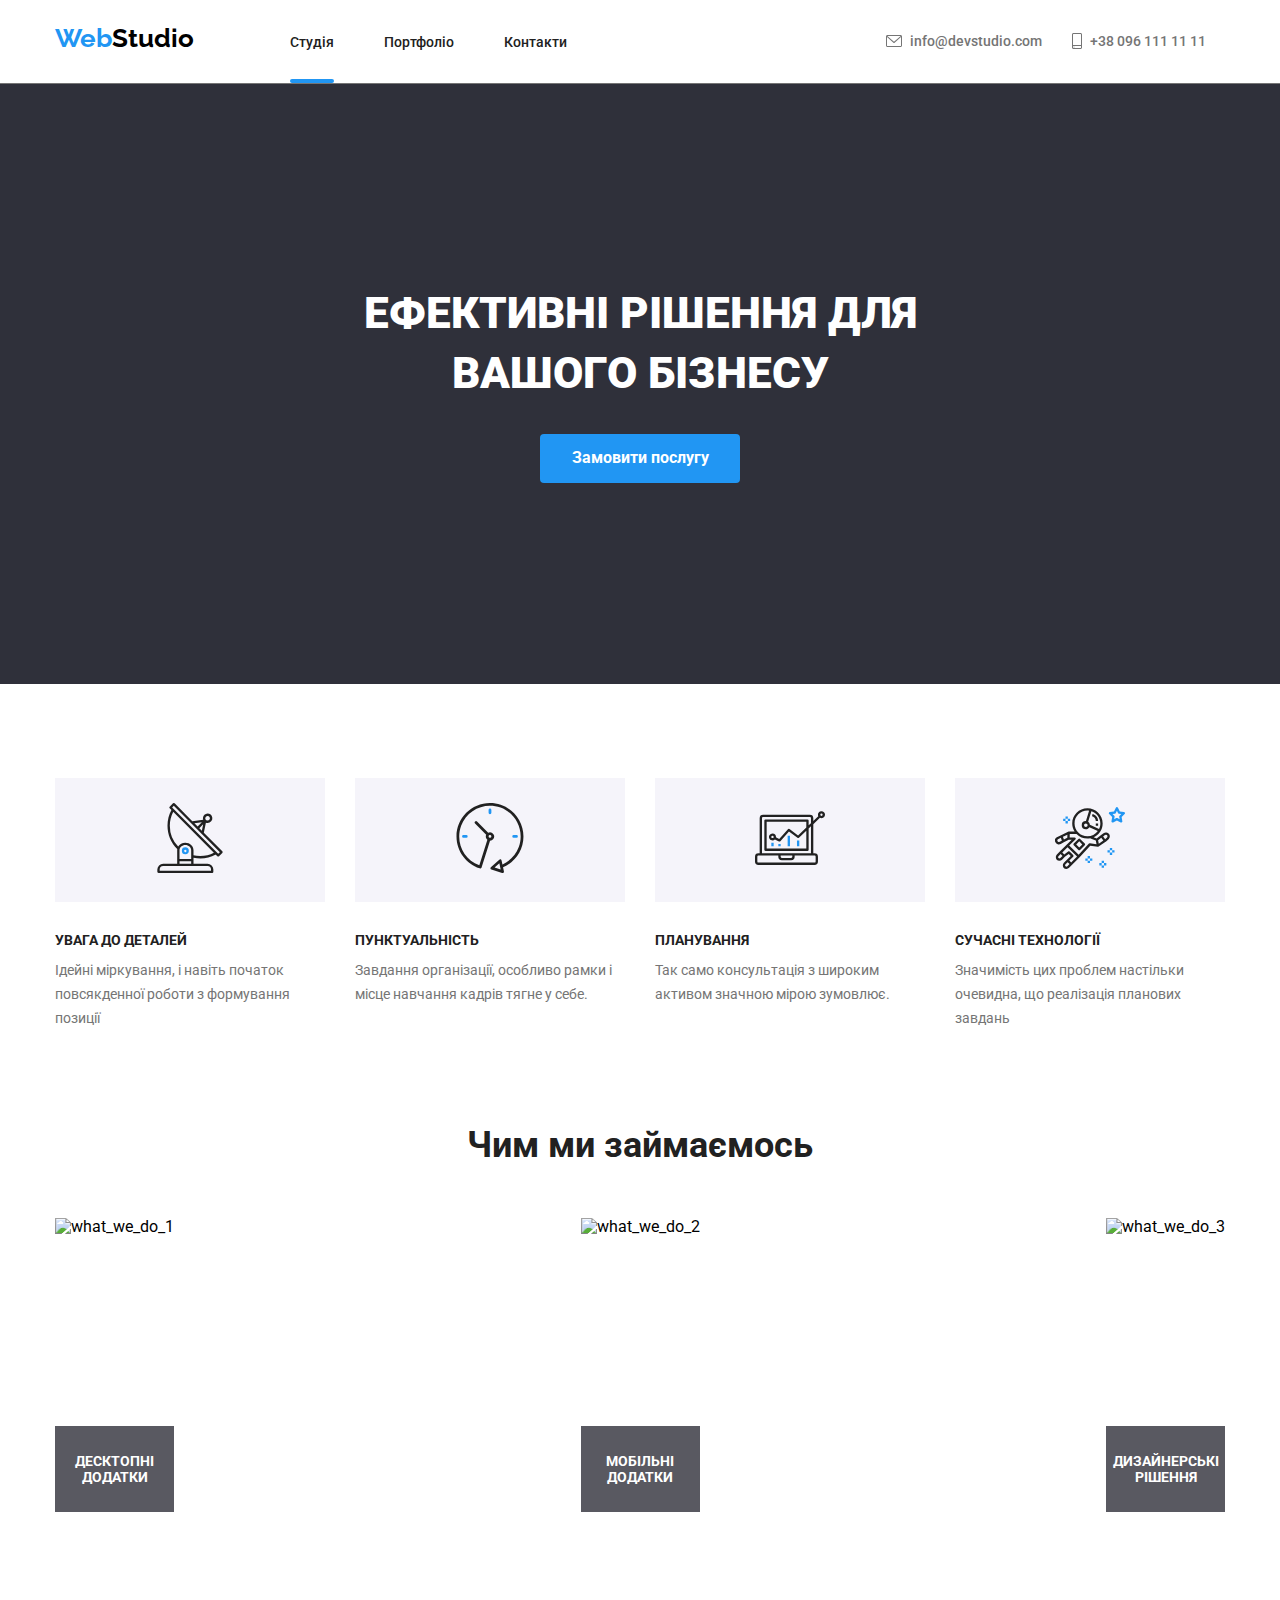
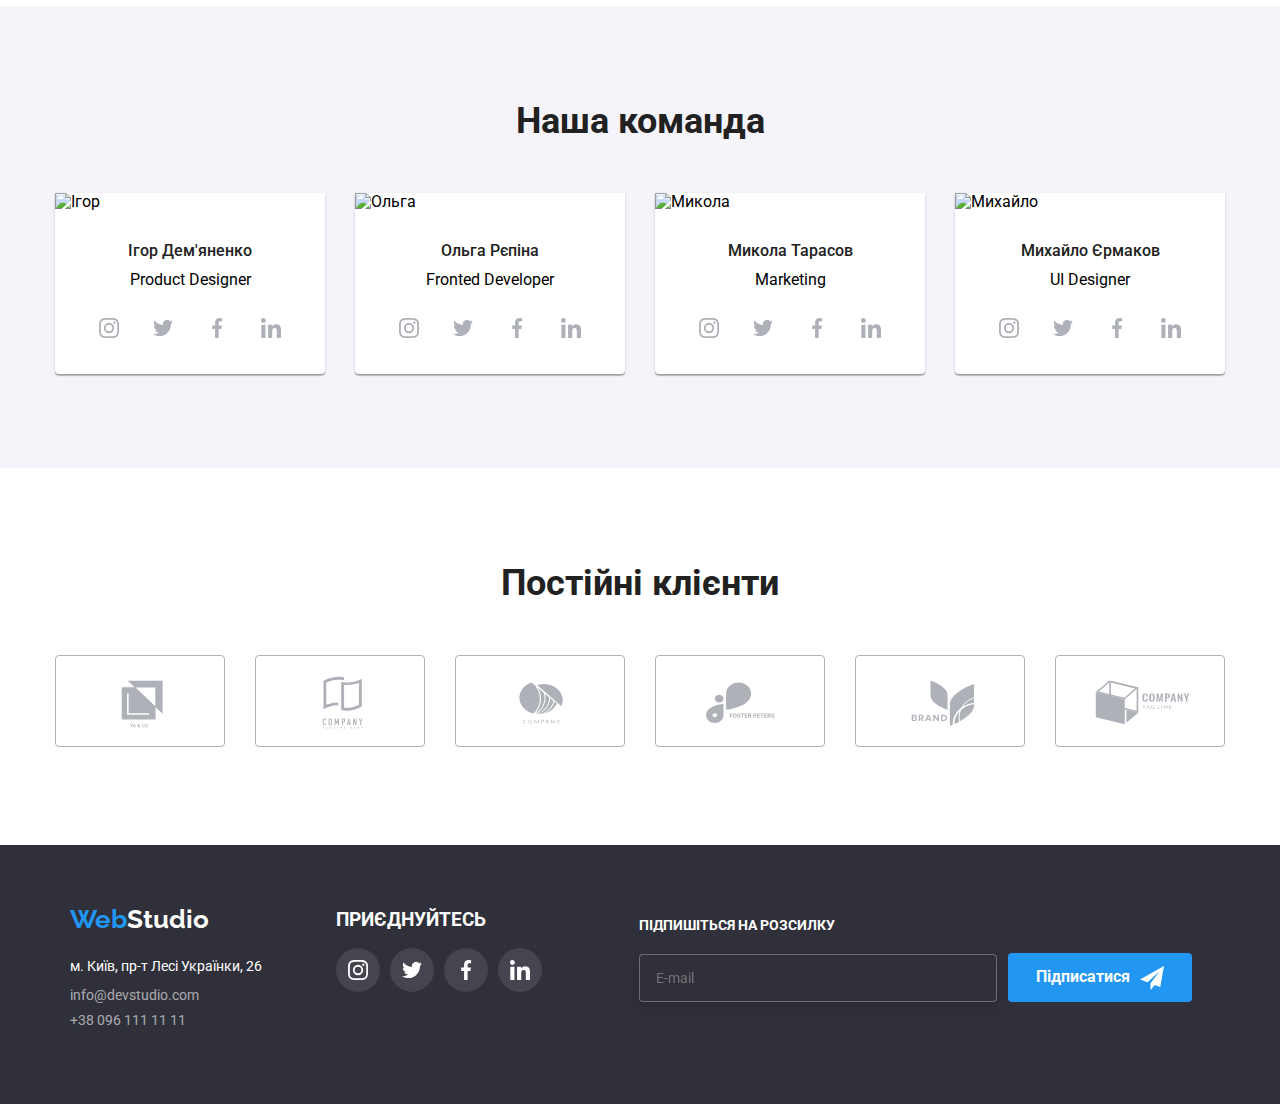
==== commit 3b200b06: "Update" ====
--- a/index.html
+++ b/index.html
@@ -357,9 +357,9 @@
       </section>
     </main>
     <footer class="page-footer">
-      <div class="container all-footer">
+      <div class="container">
         <div class="main-footer">
-          <a href="/" class="logo"
+          <a href="/" class="logo page-footer__logo"
             ><span>Web</span
             ><span class="logo--color-white">Studio</span></a
           >
@@ -412,7 +412,7 @@
               <label for="email-footer" class="page-footer__label">
                 ПІДПИШІТЬСЯ НА РОЗСИЛКУ</label
               >
-              <input
+              <input width="100%"
                 type="email"
                 name="email-footer"
                 id="email-footer"
--- a/css/main.min.css
+++ b/css/main.min.css
@@ -1 +1 @@
-body{background-color:#fff;font-family:"Roboto",sans-serif;padding-left:15px;padding-right:15px}a{text-decoration:none}a:hover{color:#2196f3}button{cursor:pointer}a:focus{color:#2196f3}button:hover{color:#2196f3}button:focus{color:#2196f3}li{list-style-type:none}td{cursor:pointer}html{-webkit-box-sizing:border-box;box-sizing:border-box}*,*::before,*::after{-webkit-box-sizing:inherit;box-sizing:inherit}textarea{resize:none}.section{padding-top:60px;padding-bottom:60px}.container{max-width:480px;margin:0 auto;position:relative}@media screen and (min-width: 768px){.container{max-width:768px}}@media screen and (min-width: 1200px){.container{max-width:1200px}.section{padding-top:94px;padding-bottom:94px}}.visually-hidden{position:absolute;white-space:nowrap;width:1px;height:1px;overflow:hidden;border:0;padding:0;clip:rect(0 0 0 0);-webkit-clip-path:inset(50%);clip-path:inset(50%);margin:-1px}.logo{display:inline-block;font-family:"Raleway",sans-serif;font-style:normal;font-weight:700;font-size:26px;color:#2196f3}.logo--color-black{color:#000}.logo--color-white{color:#fff}.page-header{position:relative;margin-left:auto;margin-right:auto;border-bottom:1px solid #757575;padding:10px 0px}.page-header-mobile{display:-webkit-box;display:-ms-flexbox;display:flex;-webkit-box-align:center;-ms-flex-align:center;align-items:center}.page-header__button{display:-webkit-inline-box;display:-ms-inline-flexbox;display:inline-flex;margin-left:auto;padding:0;border:none;background-color:rgba(0,0,0,0);z-index:3}.page-header__button:hover{fill:#2196f3}.page-header__button .icon-cross{display:none}.page-header__button.is-open .icon-cross{display:block}.page-header__button.is-open .icon-menu{display:none}.navigation-contacts{display:inline;background-color:#fff;position:absolute;padding:48px 40px;top:0;left:0;width:100%;display:none}.navigation-contacts.is-open{display:block;z-index:2}.navigation{display:inline}.navigation__link{display:block;color:#212121;font-weight:500;font-size:14px;line-height:1.2;-webkit-transition:color 250ms cubic-bezier(0.4, 0, 0.2, 1);transition:color 250ms cubic-bezier(0.4, 0, 0.2, 1)}.navigation__item{margin-bottom:34px}.navigation__list:last-child{margin:0}.navigation__list:hover :focus{color:#2196f3}.page-header__contacts{margin-top:302px}.contacts__item{margin-bottom:32px}.contacts__item:last-child{margin-right:0}.contacts__link{font-style:normal;font-weight:500;font-size:14px;line-height:1.2;color:#757575;-webkit-box-align:center;-ms-flex-align:center;align-items:center;display:-webkit-box;display:-ms-flexbox;display:flex;-webkit-transition:color 250ms cubic-bezier(0.4, 0, 0.2, 1);transition:color 250ms cubic-bezier(0.4, 0, 0.2, 1)}.contacts__link:hover svg{fill:#2196f3}.contacts__icon{margin-right:8px;cursor:pointer;fill:#757575;-webkit-transition:fill 250ms cubic-bezier(0.4, 0, 0.2, 1);transition:fill 250ms cubic-bezier(0.4, 0, 0.2, 1);display:none}.social-networks-header{width:100%}.social-networks-header__list{display:-webkit-box;display:-ms-flexbox;display:flex;-webkit-box-pack:justify;-ms-flex-pack:justify;justify-content:space-between;font-family:"Roboto";font-style:normal;font-weight:500;font-size:18px;line-height:1.222}.social-networks-header__link{color:#2196f3}@media screen and (min-width: 768px){.page-header{padding:0}.page-header-mobile{display:block;position:absolute;left:0;bottom:26px}.page-header__button{display:none}.navigation-contacts{position:initial;display:-webkit-box;display:-ms-flexbox;display:flex;padding:0;-webkit-box-align:center;-ms-flex-align:center;align-items:center}.navigation-contacts.is-open{padding:0;display:-webkit-box;display:-ms-flexbox;display:flex;-webkit-box-align:center;-ms-flex-align:center;align-items:center}.navigation{display:inline-block;margin-left:230px}.navigation__list{display:-webkit-box;display:-ms-flexbox;display:flex}.navigation__link{padding:32px 0;display:block;position:relative}.navigation__item{margin-bottom:0}.navigation__item:nth-child(n+2){margin-left:50px}.page-header__contacts{display:inline-block;padding:0;margin:0 0 0 85px}.contacts__item{margin:0}.contacts__item:nth-child(n+2){margin-top:10px}.contacts__icon{display:inline-block}.social-networks-header{display:none}.current::after{content:"";display:block;position:absolute;left:0;bottom:0;width:100%;height:4px;background-color:#2196f3;border-radius:2px}}@media screen and (min-width: 1200px){.page-header{position:initial}.page-header__logo{padding-top:24px;padding-bottom:25px}.page-header-mobile{position:initial;display:inline-block}.navigation-contacts{display:inline-block;max-width:1042px}.navigation-contacts.is-open{display:inline-block;max-width:1027px;-webkit-box-pack:end;-ms-flex-pack:end;justify-content:end}.navigation{margin-left:92px}.page-header__contacts{margin-left:315px}.contacts__list{display:-webkit-box;display:-ms-flexbox;display:flex}.contacts__item{margin:0}.contacts__item:nth-child(n+2){margin-top:0;margin-left:30px}.contacts__link{padding:32px 0}}.order-a-service{background-color:#2f303a;padding-top:118px;padding-bottom:118px}.order-a-service__image{height:400px;max-width:1600px;margin:0 auto;background-size:cover;background-position:center center;background-image:-webkit-gradient(linear, left top, right top, from(rgba(47, 48, 58, 0.4)), to(rgba(47, 48, 58, 0.4))),url(../images/order_a_service.jpg);background-image:linear-gradient(to right, rgba(47, 48, 58, 0.4), rgba(47, 48, 58, 0.4)),url(../images/order_a_service.jpg)}.order-a-service__title{font-weight:900;font-size:26px;line-height:1.615;text-align:center;margin-left:auto;margin-right:auto;text-transform:uppercase;color:#fff}.order-a-service__button{padding:10px 24px 10px 24px;margin-top:30px;position:relative;left:50%;-webkit-transform:translate(-50%, 0);transform:translate(-50%, 0);width:200px}.order-a-service__button:hover,.order-a-service__button:focus{background-color:#fff;color:#2196f3;-webkit-box-shadow:0px 1px 3px rgba(0,0,0,.12),0px 1px 1px rgba(0,0,0,.14),0px 2px 1px rgba(0,0,0,.2);box-shadow:0px 1px 3px rgba(0,0,0,.12),0px 1px 1px rgba(0,0,0,.14),0px 2px 1px rgba(0,0,0,.2)}@media screen and (min-width: 768px){.order-a-service__title{max-width:360px}}@media screen and (min-width: 1200px){.order-a-service{padding-top:200px;padding-bottom:200px}.order-a-service__title{font-size:44px;line-height:1.363;max-width:696px}.order-a-service__image{height:600px}}.button{font-style:normal;font-weight:700;font-size:16px;line-height:1.8;color:#fff;-webkit-box-align:center;-ms-flex-align:center;align-items:center;text-align:center;background-color:#2196f3;border-radius:4px;border:none;-webkit-transition:color 250ms cubic-bezier(0.4, 0, 0.2, 1),background-color 250ms cubic-bezier(0.4, 0, 0.2, 1);transition:color 250ms cubic-bezier(0.4, 0, 0.2, 1),background-color 250ms cubic-bezier(0.4, 0, 0.2, 1)}.titles{font-style:normal;font-weight:700;font-size:28px;line-height:1.178;color:#212121;text-align:center;margin-bottom:30px}@media screen and (min-width: 1200px){.titles{font-size:36px;line-height:1.2;margin-bottom:50px}}.advantages__list{text-align:center;display:inline-block}.advantages__item{margin-top:30px;-webkit-box-pack:center;-ms-flex-pack:center;justify-content:center}.advantages__icon{background-color:#f5f4fa;display:inline-block;padding:25px 0;width:100%}.advantages__title{font-family:"Roboto";font-style:normal;font-weight:700;font-size:14px;line-height:1.2;text-align:center;color:#212121;margin-top:30px}.advantages__text{text-align:start;font-style:normal;font-weight:400;font-size:14px;line-height:1.7;color:#757575;margin-top:10px}@media screen and (min-width: 768px){.advantages__list{display:-webkit-box;display:-ms-flexbox;display:flex;-ms-flex-wrap:wrap;flex-wrap:wrap}.advantages__item{max-width:354px}.advantages__item:nth-child(n+3){margin-top:30px}.advantages__item:nth-child(2n+1){margin-right:30px}.advantages__title{text-align:start}}@media screen and (min-width: 1200px){.advantages__list{-webkit-box-pack:justify;-ms-flex-pack:justify;justify-content:space-between}.advantages__item{max-width:270px;margin:0}.advantages__item:nth-child(n+3){margin-top:0}.advantages__item:nth-child(2n+1){margin-right:0}}.what-we-do{display:none}@media screen and (min-width: 1200px){.what-we-do{display:block;margin-left:auto;margin-right:auto;padding-top:0}.what-we-do__list{display:-webkit-box;display:-ms-flexbox;display:flex;-webkit-box-pack:justify;-ms-flex-pack:justify;justify-content:space-between}.what-we-do__item{height:294px;position:relative}.what-we-do__title{font-family:"Roboto",sans-serif;font-style:normal;font-weight:700;font-size:14px;line-height:16px;text-align:center;color:#fff;background-color:rgba(47,48,58,.8);padding:27px 0;position:absolute;bottom:0;left:0;width:100%}}.our-team{background:#f5f4fa}.our-team__item{width:100%;background-color:#fff;-webkit-box-shadow:0px 1px 3px rgba(0,0,0,.12),0px 1px 1px rgba(0,0,0,.14),0px 2px 1px rgba(0,0,0,.2);box-shadow:0px 1px 3px rgba(0,0,0,.12),0px 1px 1px rgba(0,0,0,.14),0px 2px 1px rgba(0,0,0,.2);border-radius:0px 0px 4px 4px;padding-bottom:24px;margin-bottom:30px}.our-team__item:last-child{margin-bottom:0}.our-team__title{font-style:normal;font-weight:500;font-size:16px;line-height:1.2;color:#212121;margin-top:30px;text-align:center}.our-team__text{font-style:normal;font-weight:400;font-size:16px;line-height:1.2;color:color-gray;margin-top:10px;text-align:center;margin-bottom:16px}@media screen and (min-width: 768px){.our-team__list{display:-webkit-box;display:-ms-flexbox;display:flex;-ms-flex-wrap:wrap;flex-wrap:wrap;-ms-flex-pack:distribute;justify-content:space-around}.our-team__item{max-width:354px}.our-team__item:nth-child(n+3){margin-bottom:0}}@media screen and (min-width: 1200px){.our-team__list{-webkit-box-pack:justify;-ms-flex-pack:justify;justify-content:space-between}.our-team__item{max-width:270px;margin-bottom:0}}.social-networks__list{display:-webkit-box;display:-ms-flexbox;display:flex;-webkit-box-pack:center;-ms-flex-pack:center;justify-content:center}.social-networks__icons{padding:12px;fill:#afb1b8;display:-webkit-box;display:-ms-flexbox;display:flex;border-radius:50%;-webkit-transition:fill 250ms cubic-bezier(0.4, 0, 0.2, 1),background-color 250ms cubic-bezier(0.4, 0, 0.2, 1);transition:fill 250ms cubic-bezier(0.4, 0, 0.2, 1),background-color 250ms cubic-bezier(0.4, 0, 0.2, 1)}.social-networks__icons:hover{fill:#fff;background-color:#2196f3}.social-networks__item:nth-child(n+2){margin-left:10px}.clients{width:100%;border:1px solid #afb1b8;border-radius:4px;fill:#afb1b8;-webkit-transition:fill 250ms cubic-bezier(0.4, 0, 0.2, 1),border-color 250ms cubic-bezier(0.4, 0, 0.2, 1);transition:fill 250ms cubic-bezier(0.4, 0, 0.2, 1),border-color 250ms cubic-bezier(0.4, 0, 0.2, 1)}.clients:hover{fill:#2196f3;border:1px solid #2196f3}.clients__list{display:-webkit-box;display:-ms-flexbox;display:flex;-ms-flex-wrap:wrap;flex-wrap:wrap;-webkit-box-pack:justify;-ms-flex-pack:justify;justify-content:space-between}.clients__item{max-width:210px;margin-bottom:30px}.clients__item:nth-child(n+5){margin-bottom:0}@media screen and (min-width: 768px){.clients__item{width:226px}.clients__item:nth-child(n+4){margin-bottom:0}}@media screen and (min-width: 1200px){.clients__item{width:170px;margin-bottom:0}}.buttons__list{display:-webkit-box;display:-ms-flexbox;display:flex;-ms-flex-wrap:wrap;flex-wrap:wrap;-webkit-box-pack:left;-ms-flex-pack:left;justify-content:left;max-width:450px}.portfolio-button__text{font-family:"Roboto",sans-serif;font-style:normal;font-weight:500;font-size:16px;line-height:1.625;text-align:center;background-color:#f5f4fa;color:#212121;border-radius:4px;border:none;padding:6px 25px 6px 25px;-webkit-transition:color 250ms cubic-bezier(0.4, 0, 0.2, 1),background-color 250ms cubic-bezier(0.4, 0, 0.2, 1),-webkit-box-shadow 250ms cubic-bezier(0.4, 0, 0.2, 1);transition:color 250ms cubic-bezier(0.4, 0, 0.2, 1),background-color 250ms cubic-bezier(0.4, 0, 0.2, 1),-webkit-box-shadow 250ms cubic-bezier(0.4, 0, 0.2, 1);transition:color 250ms cubic-bezier(0.4, 0, 0.2, 1),background-color 250ms cubic-bezier(0.4, 0, 0.2, 1),box-shadow 250ms cubic-bezier(0.4, 0, 0.2, 1);transition:color 250ms cubic-bezier(0.4, 0, 0.2, 1),background-color 250ms cubic-bezier(0.4, 0, 0.2, 1),box-shadow 250ms cubic-bezier(0.4, 0, 0.2, 1),-webkit-box-shadow 250ms cubic-bezier(0.4, 0, 0.2, 1)}.portfolio-button__text:focus{background-color:#2196f3;color:#fff;-webkit-box-shadow:0px 1px 1px rgba(0,0,0,.12),0px 4px 4px rgba(0,0,0,.06),1px 4px 6px rgba(0,0,0,.16);box-shadow:0px 1px 1px rgba(0,0,0,.12),0px 4px 4px rgba(0,0,0,.06),1px 4px 6px rgba(0,0,0,.16)}.portfolio-button__text:hover{background-color:#2196f3;cursor:pointer;color:#fff;-webkit-box-shadow:0px 1px 1px rgba(0,0,0,.12),0px 4px 4px rgba(0,0,0,.06),1px 4px 6px rgba(0,0,0,.16);box-shadow:0px 1px 1px rgba(0,0,0,.12),0px 4px 4px rgba(0,0,0,.06),1px 4px 6px rgba(0,0,0,.16)}.buttons__item{margin-right:8px}.buttons__item:nth-child(n+4){margin-top:15px}@media screen and (min-width: 768px){.buttons__list{-ms-flex-wrap:nowrap;flex-wrap:nowrap;-webkit-box-pack:center;-ms-flex-pack:center;justify-content:center;max-width:768px}.buttons__item:nth-child(n+4){margin-top:0}}@media screen and (min-width: 1200px){.buttons__list{max-width:1200px}}.card__list{display:-webkit-box;display:-ms-flexbox;display:flex;-ms-flex-wrap:wrap;flex-wrap:wrap;margin-top:56px}.card__hover{position:relative;overflow:hidden}.card__description{font-family:"Roboto",sans-serif;font-style:normal;font-weight:400;font-size:18px;line-height:1.55;color:#fff;background-color:rgba(33,150,243,.9);padding:63px 24px;position:absolute;left:0;bottom:0;display:-webkit-box;display:-ms-flexbox;display:flex;width:100%;height:100%;-webkit-transform:translateY(100%);transform:translateY(100%);-webkit-transition:-webkit-transform 250ms cubic-bezier(0.4, 0, 0.2, 1);transition:-webkit-transform 250ms cubic-bezier(0.4, 0, 0.2, 1);transition:transform 250ms cubic-bezier(0.4, 0, 0.2, 1);transition:transform 250ms cubic-bezier(0.4, 0, 0.2, 1), -webkit-transform 250ms cubic-bezier(0.4, 0, 0.2, 1)}.card__item:hover .card__description{-webkit-transform:translateY(0);transform:translateY(0)}.card__title{font-family:"Roboto",sans-serif;font-style:normal;font-weight:700;font-size:18px;line-height:2;color:#212121;margin-top:20px;text-indent:24px}.card__text{font-family:"Roboto",sans-serif;font-style:normal;font-weight:400;font-size:16px;line-height:1.8;color:#757575;margin-top:4px;margin-bottom:20px;text-indent:24px}.card__item{border-bottom:1px solid #eee;border-left:1px solid #eee;border-right:1px solid #eee;background-color:#fff;width:370px;-webkit-transition:-webkit-box-shadow 250ms cubic-bezier(0.4, 0, 0.2, 1);transition:-webkit-box-shadow 250ms cubic-bezier(0.4, 0, 0.2, 1);transition:box-shadow 250ms cubic-bezier(0.4, 0, 0.2, 1);transition:box-shadow 250ms cubic-bezier(0.4, 0, 0.2, 1), -webkit-box-shadow 250ms cubic-bezier(0.4, 0, 0.2, 1)}.card__item:hover{-webkit-box-shadow:0px 1px 1px rgba(0,0,0,.12),0px 4px 4px rgba(0,0,0,.06),1px 4px 6px rgba(0,0,0,.16);box-shadow:0px 1px 1px rgba(0,0,0,.12),0px 4px 4px rgba(0,0,0,.06),1px 4px 6px rgba(0,0,0,.16)}.card__item:nth-child(n+4){margin-top:30px}.card__item:nth-child(3n-1){margin-left:30px;margin-right:30px}.backdrop{position:fixed;top:0;left:0;width:100%;height:100%;background-color:rgba(0,0,0,.2);opacity:1;-webkit-transition:opacity 250ms cubic-bezier(0.4, 0, 0.2, 1);transition:opacity 250ms cubic-bezier(0.4, 0, 0.2, 1)}.backdrop.is-hidden.modal{-webkit-transform:scale(0.9) translate(-50%, -50%);transform:scale(0.9) translate(-50%, -50%)}.backdrop.is-hidden{opacity:0;pointer-events:none}.modal{position:absolute;top:50%;left:50%;width:528px;height:581px;background:#fff;-webkit-box-shadow:0px 1px 3px rgba(0,0,0,.12),0px 1px 1px rgba(0,0,0,.14),0px 2px 1px rgba(0,0,0,.2);box-shadow:0px 1px 3px rgba(0,0,0,.12),0px 1px 1px rgba(0,0,0,.14),0px 2px 1px rgba(0,0,0,.2);border-radius:4px;-webkit-transform:scale(1) translate(-50%, -50%);transform:scale(1) translate(-50%, -50%);-webkit-transition:-webkit-transform 250ms cubic-bezier(0.4, 0, 0.2, 1),-webkit-box-shadow 250ms cubic-bezier(0.4, 0, 0.2, 1);transition:-webkit-transform 250ms cubic-bezier(0.4, 0, 0.2, 1),-webkit-box-shadow 250ms cubic-bezier(0.4, 0, 0.2, 1);transition:transform 250ms cubic-bezier(0.4, 0, 0.2, 1),box-shadow 250ms cubic-bezier(0.4, 0, 0.2, 1);transition:transform 250ms cubic-bezier(0.4, 0, 0.2, 1),box-shadow 250ms cubic-bezier(0.4, 0, 0.2, 1),-webkit-transform 250ms cubic-bezier(0.4, 0, 0.2, 1),-webkit-box-shadow 250ms cubic-bezier(0.4, 0, 0.2, 1)}.buton--close{position:absolute;right:8px;top:8px;border-radius:50%;border:0;padding:0;background-color:#fff}.button--close-icon{padding:6px;fill:#000;border-radius:50%;border:1px solid rgba(0,0,0,.1);-webkit-transition:fill 250ms cubic-bezier(0.4, 0, 0.2, 1);transition:fill 250ms cubic-bezier(0.4, 0, 0.2, 1)}.button--close-icon:hover{fill:#2196f3}.modal__title{font-style:normal;font-weight:700;font-size:20px;line-height:1.15;text-align:center;color:#212121;margin-top:40px;margin-bottom:12px}.modal__form-field{position:relative;margin-bottom:10px;display:-webkit-box;display:-ms-flexbox;display:flex;-webkit-box-orient:vertical;-webkit-box-direction:normal;-ms-flex-direction:column;flex-direction:column;padding:0 40px;font-style:normal;font-weight:400;font-size:12px;line-height:1.5;color:#757575}.modal__form-field input{padding:12px 42px;border:1px solid rgba(33,33,33,.2);border-radius:4px;-webkit-transition:border-color 250ms cubic-bezier(0.4, 0, 0.2, 1);transition:border-color 250ms cubic-bezier(0.4, 0, 0.2, 1)}.modal__form-field input:hover{cursor:pointer;border-color:#2196f3}.modal__form-field:hover{cursor:pointer;fill:#2196f3}.modal__form-field:focus-within>input{border-color:#2196f3;outline:none}.modal__form-field:focus-within>.modal__icon{fill:#2196f3}.modal__form-field textarea{border:1px solid rgba(33,33,33,.2);border-radius:4px;height:120px;padding:12px 16px;-webkit-transition:border-color 250ms cubic-bezier(0.4, 0, 0.2, 1);transition:border-color 250ms cubic-bezier(0.4, 0, 0.2, 1)}.modal__form-field>::-webkit-input-placeholder{-webkit-transition:color 250ms cubic-bezier(0.4, 0, 0.2, 1);transition:color 250ms cubic-bezier(0.4, 0, 0.2, 1)}.modal__form-field>::-moz-placeholder{-moz-transition:color 250ms cubic-bezier(0.4, 0, 0.2, 1);transition:color 250ms cubic-bezier(0.4, 0, 0.2, 1)}.modal__form-field>:-ms-input-placeholder{-ms-transition:color 250ms cubic-bezier(0.4, 0, 0.2, 1);transition:color 250ms cubic-bezier(0.4, 0, 0.2, 1)}.modal__form-field>::-ms-input-placeholder{-ms-transition:color 250ms cubic-bezier(0.4, 0, 0.2, 1);transition:color 250ms cubic-bezier(0.4, 0, 0.2, 1)}.modal__form-field>::placeholder{-webkit-transition:color 250ms cubic-bezier(0.4, 0, 0.2, 1);transition:color 250ms cubic-bezier(0.4, 0, 0.2, 1)}.modal__form-field textarea:hover{cursor:pointer;border-color:#2196f3}.modal__form-field textarea:focus-within{border-color:#2196f3;outline:none}.modal__form-field:hover>::-webkit-input-placeholder{color:#2196f3}.modal__form-field:hover>::-moz-placeholder{color:#2196f3}.modal__form-field:hover>:-ms-input-placeholder{color:#2196f3}.modal__form-field:hover>::-ms-input-placeholder{color:#2196f3}.modal__form-field:hover>::placeholder{color:#2196f3}.modal__form-field:focus-within>::-webkit-input-placeholder{color:#2196f3}.modal__form-field:focus-within>::-moz-placeholder{color:#2196f3}.modal__form-field:focus-within>:-ms-input-placeholder{color:#2196f3}.modal__form-field:focus-within>::-ms-input-placeholder{color:#2196f3}.modal__form-field:focus-within>::placeholder{color:#2196f3}.modal__icon{position:absolute;left:52px;bottom:11px;-webkit-transition:fill 250ms cubic-bezier(0.4, 0, 0.2, 1);transition:fill 250ms cubic-bezier(0.4, 0, 0.2, 1)}.modal__checkbox{padding-left:52px;margin-top:30px;display:-webkit-box;display:-ms-flexbox;display:flex;-ms-flex-line-pack:center;align-content:center;position:relative}.modal__checkbox label{font-style:normal;font-weight:400;font-size:14px;line-height:1.17;color:#757575;padding-left:22px;position:absolute}.checkbox{-webkit-appearance:none;-moz-appearance:none;appearance:none;position:absolute}.checkbox__icon{display:inline-block;-webkit-box-align:center;-ms-flex-align:center;align-items:center;width:16px;height:15px;border:2px solid #212121;border-radius:4px}.checkbox:checked+.checkbox__icon{background-color:#2196f3;background-image:url(../images/check.svg);background-size:contain;fill:#fff;background-origin:border-box;border-color:#2196f3}.modal__policy{font-style:normal;font-weight:400;font-size:14px;line-height:1.17px;-webkit-text-decoration-line:underline;text-decoration-line:underline;color:#2196f3}.modal__button{display:block;margin-left:auto;margin-right:auto;margin-top:30px;padding:10px 52px;-webkit-box-shadow:0px 4px 4px rgba(0,0,0,.15);box-shadow:0px 4px 4px rgba(0,0,0,.15)}.modal__button:hover{background-color:#fff;color:#2196f3}/*# sourceMappingURL=main.min.css.map */+body{background-color:#fff;font-family:"Roboto",sans-serif}a{text-decoration:none}a:hover{color:#2196f3}button{cursor:pointer}a:focus{color:#2196f3}button:hover{color:#2196f3}button:focus{color:#2196f3}li{list-style-type:none}td{cursor:pointer}html{-webkit-box-sizing:border-box;box-sizing:border-box}*,*::before,*::after{-webkit-box-sizing:inherit;box-sizing:inherit}textarea{resize:none}.section{padding-top:60px;padding-bottom:60px}.container{padding-left:15px;padding-right:15px;max-width:480px;margin:0 auto;position:relative}@media screen and (min-width: 768px){.container{max-width:768px}}@media screen and (min-width: 1200px){.container{max-width:1200px}.section{padding-top:94px;padding-bottom:94px}}.visually-hidden{position:absolute;white-space:nowrap;width:1px;height:1px;overflow:hidden;border:0;padding:0;clip:rect(0 0 0 0);-webkit-clip-path:inset(50%);clip-path:inset(50%);margin:-1px}.logo{display:inline-block;font-family:"Raleway",sans-serif;font-style:normal;font-weight:700;font-size:26px;color:#2196f3}.logo--color-black{color:#000}.logo--color-white{color:#fff}.page-header{position:relative;margin-left:auto;margin-right:auto;border-bottom:1px solid #757575;padding:10px 0px}.page-header-mobile{display:-webkit-box;display:-ms-flexbox;display:flex;-webkit-box-align:center;-ms-flex-align:center;align-items:center}.page-header__button{display:-webkit-inline-box;display:-ms-inline-flexbox;display:inline-flex;margin-left:auto;padding:0;border:none;background-color:rgba(0,0,0,0);z-index:3}.page-header__button:hover{fill:#2196f3}.page-header__button .icon-cross{display:none}.page-header__button.is-open .icon-cross{display:block}.page-header__button.is-open .icon-menu{display:none}.navigation-contacts{display:inline;background-color:#fff;position:absolute;padding:48px 40px;top:0;left:0;width:100%;display:none}.navigation-contacts.is-open{display:block;z-index:2}.navigation{display:inline}.navigation__link{display:block;color:#212121;font-weight:500;font-size:14px;line-height:1.2;-webkit-transition:color 250ms cubic-bezier(0.4, 0, 0.2, 1);transition:color 250ms cubic-bezier(0.4, 0, 0.2, 1)}.navigation__item{margin-bottom:34px}.navigation__list:last-child{margin:0}.navigation__list:hover :focus{color:#2196f3}.page-header__contacts{margin-top:302px}.contacts__item{margin-bottom:32px}.contacts__item:last-child{margin-right:0}.contacts__link{font-style:normal;font-weight:500;font-size:14px;line-height:1.2;color:#757575;-webkit-box-align:center;-ms-flex-align:center;align-items:center;display:-webkit-box;display:-ms-flexbox;display:flex;-webkit-transition:color 250ms cubic-bezier(0.4, 0, 0.2, 1);transition:color 250ms cubic-bezier(0.4, 0, 0.2, 1)}.contacts__link:hover svg{fill:#2196f3}.contacts__icon{margin-right:8px;cursor:pointer;fill:#757575;-webkit-transition:fill 250ms cubic-bezier(0.4, 0, 0.2, 1);transition:fill 250ms cubic-bezier(0.4, 0, 0.2, 1);display:none}.social-networks-header{width:100%}.social-networks-header__list{display:-webkit-box;display:-ms-flexbox;display:flex;-webkit-box-pack:justify;-ms-flex-pack:justify;justify-content:space-between;font-family:"Roboto";font-style:normal;font-weight:500;font-size:18px;line-height:1.222}.social-networks-header__link{color:#2196f3}@media screen and (min-width: 768px){.page-header{padding:0}.page-header-mobile{display:block;position:absolute;left:0;bottom:26px}.page-header__button{display:none}.navigation-contacts{position:initial;display:-webkit-box;display:-ms-flexbox;display:flex;padding:0;-webkit-box-align:center;-ms-flex-align:center;align-items:center}.navigation-contacts.is-open{padding:0;display:-webkit-box;display:-ms-flexbox;display:flex;-webkit-box-align:center;-ms-flex-align:center;align-items:center}.navigation{display:inline-block;margin-left:230px}.navigation__list{display:-webkit-box;display:-ms-flexbox;display:flex}.navigation__link{padding:32px 0;display:block;position:relative}.navigation__item{margin-bottom:0}.navigation__item:nth-child(n+2){margin-left:50px}.page-header__contacts{display:inline-block;padding:0;margin:0 0 0 85px}.contacts__item{margin:0}.contacts__item:nth-child(n+2){margin-top:10px}.contacts__icon{display:inline-block}.social-networks-header{display:none}.current::after{content:"";display:block;position:absolute;left:0;bottom:0;width:100%;height:4px;background-color:#2196f3;border-radius:2px}}@media screen and (min-width: 1200px){.page-header{position:initial}.page-header__logo{padding-top:24px;padding-bottom:25px}.page-header-mobile{position:initial;display:inline-block}.navigation-contacts{display:inline-block;max-width:1042px}.navigation-contacts.is-open{display:inline-block;max-width:1027px;-webkit-box-pack:end;-ms-flex-pack:end;justify-content:end}.navigation{margin-left:92px}.page-header__contacts{margin-left:315px}.contacts__list{display:-webkit-box;display:-ms-flexbox;display:flex}.contacts__item{margin:0}.contacts__item:nth-child(n+2){margin-top:0;margin-left:30px}.contacts__link{padding:32px 0}}.order-a-service{background-color:#2f303a;padding-top:118px;padding-bottom:118px}.order-a-service__image{height:400px;max-width:1600px;margin:0 auto;background-size:cover;background-position:center center;background-image:-webkit-gradient(linear, left top, right top, from(rgba(47, 48, 58, 0.4)), to(rgba(47, 48, 58, 0.4))),url(../images/order_a_service.jpg);background-image:linear-gradient(to right, rgba(47, 48, 58, 0.4), rgba(47, 48, 58, 0.4)),url(../images/order_a_service.jpg)}.order-a-service__title{font-weight:900;font-size:26px;line-height:1.615;text-align:center;margin-left:auto;margin-right:auto;text-transform:uppercase;color:#fff}.order-a-service__button{padding:10px 24px 10px 24px;margin-top:30px;position:relative;left:50%;-webkit-transform:translate(-50%, 0);transform:translate(-50%, 0);width:200px}.order-a-service__button:hover,.order-a-service__button:focus{background-color:#fff;color:#2196f3;-webkit-box-shadow:0px 1px 3px rgba(0,0,0,.12),0px 1px 1px rgba(0,0,0,.14),0px 2px 1px rgba(0,0,0,.2);box-shadow:0px 1px 3px rgba(0,0,0,.12),0px 1px 1px rgba(0,0,0,.14),0px 2px 1px rgba(0,0,0,.2)}@media screen and (min-width: 768px){.order-a-service__title{max-width:360px}}@media screen and (min-width: 1200px){.order-a-service{padding-top:200px;padding-bottom:200px}.order-a-service__title{font-size:44px;line-height:1.363;max-width:696px}.order-a-service__image{height:600px}}.button{font-style:normal;font-weight:700;font-size:16px;line-height:1.8;color:#fff;-webkit-box-align:center;-ms-flex-align:center;align-items:center;text-align:center;background-color:#2196f3;border-radius:4px;border:none;-webkit-transition:color 250ms cubic-bezier(0.4, 0, 0.2, 1),background-color 250ms cubic-bezier(0.4, 0, 0.2, 1);transition:color 250ms cubic-bezier(0.4, 0, 0.2, 1),background-color 250ms cubic-bezier(0.4, 0, 0.2, 1)}.titles{font-style:normal;font-weight:700;font-size:28px;line-height:1.178;color:#212121;text-align:center;margin-bottom:30px}@media screen and (min-width: 1200px){.titles{font-size:36px;line-height:1.2;margin-bottom:50px}}.advantages__list{text-align:center;display:inline-block}.advantages__item{margin-top:30px;-webkit-box-pack:center;-ms-flex-pack:center;justify-content:center}.advantages__icon{background-color:#f5f4fa;display:inline-block;padding:25px 0;width:100%}.advantages__title{font-family:"Roboto";font-style:normal;font-weight:700;font-size:14px;line-height:1.2;text-align:center;color:#212121;margin-top:30px}.advantages__text{text-align:start;font-style:normal;font-weight:400;font-size:14px;line-height:1.7;color:#757575;margin-top:10px}@media screen and (min-width: 768px){.advantages__list{display:-webkit-box;display:-ms-flexbox;display:flex;-ms-flex-wrap:wrap;flex-wrap:wrap}.advantages__item{max-width:354px}.advantages__item:nth-child(n+3){margin-top:30px}.advantages__item:nth-child(2n+1){margin-right:30px}.advantages__title{text-align:start}}@media screen and (min-width: 1200px){.advantages__list{-webkit-box-pack:justify;-ms-flex-pack:justify;justify-content:space-between}.advantages__item{max-width:270px;margin:0}.advantages__item:nth-child(n+3){margin-top:0}.advantages__item:nth-child(2n+1){margin-right:0}}.what-we-do{display:none}@media screen and (min-width: 1200px){.what-we-do{display:block;margin-left:auto;margin-right:auto;padding-top:0}.what-we-do__list{display:-webkit-box;display:-ms-flexbox;display:flex;-webkit-box-pack:justify;-ms-flex-pack:justify;justify-content:space-between}.what-we-do__item{height:294px;position:relative}.what-we-do__title{font-family:"Roboto",sans-serif;font-style:normal;font-weight:700;font-size:14px;line-height:16px;text-align:center;color:#fff;background-color:rgba(47,48,58,.8);padding:27px 0;position:absolute;bottom:0;left:0;width:100%}}.our-team{background:#f5f4fa}.our-team__item{width:100%;background-color:#fff;-webkit-box-shadow:0px 1px 3px rgba(0,0,0,.12),0px 1px 1px rgba(0,0,0,.14),0px 2px 1px rgba(0,0,0,.2);box-shadow:0px 1px 3px rgba(0,0,0,.12),0px 1px 1px rgba(0,0,0,.14),0px 2px 1px rgba(0,0,0,.2);border-radius:0px 0px 4px 4px;padding-bottom:24px;margin-bottom:30px}.our-team__item:last-child{margin-bottom:0}.our-team__title{font-style:normal;font-weight:500;font-size:16px;line-height:1.2;color:#212121;margin-top:30px;text-align:center}.our-team__text{font-style:normal;font-weight:400;font-size:16px;line-height:1.2;color:color-gray;margin-top:10px;text-align:center;margin-bottom:16px}@media screen and (min-width: 768px){.our-team__list{display:-webkit-box;display:-ms-flexbox;display:flex;-ms-flex-wrap:wrap;flex-wrap:wrap;-ms-flex-pack:distribute;justify-content:space-around}.our-team__item{max-width:354px}.our-team__item:nth-child(n+3){margin-bottom:0}}@media screen and (min-width: 1200px){.our-team__list{-webkit-box-pack:justify;-ms-flex-pack:justify;justify-content:space-between}.our-team__item{max-width:270px;margin-bottom:0}}.social-networks__list{display:-webkit-box;display:-ms-flexbox;display:flex;-webkit-box-pack:center;-ms-flex-pack:center;justify-content:center}.social-networks__icons{padding:12px;fill:#afb1b8;display:-webkit-box;display:-ms-flexbox;display:flex;border-radius:50%;-webkit-transition:fill 250ms cubic-bezier(0.4, 0, 0.2, 1),background-color 250ms cubic-bezier(0.4, 0, 0.2, 1);transition:fill 250ms cubic-bezier(0.4, 0, 0.2, 1),background-color 250ms cubic-bezier(0.4, 0, 0.2, 1)}.social-networks__icons:hover{fill:#fff;background-color:#2196f3}.social-networks__item:nth-child(n+2){margin-left:10px}.clients{width:100%;border:1px solid #afb1b8;border-radius:4px;fill:#afb1b8;-webkit-transition:fill 250ms cubic-bezier(0.4, 0, 0.2, 1),border-color 250ms cubic-bezier(0.4, 0, 0.2, 1);transition:fill 250ms cubic-bezier(0.4, 0, 0.2, 1),border-color 250ms cubic-bezier(0.4, 0, 0.2, 1)}.clients:hover{fill:#2196f3;border:1px solid #2196f3}.clients__list{display:-webkit-box;display:-ms-flexbox;display:flex;-ms-flex-wrap:wrap;flex-wrap:wrap;-webkit-box-pack:justify;-ms-flex-pack:justify;justify-content:space-between}.clients__item{max-width:210px;margin-bottom:30px}.clients__item:nth-child(n+5){margin-bottom:0}@media screen and (min-width: 768px){.clients__item{width:226px}.clients__item:nth-child(n+4){margin-bottom:0}}@media screen and (min-width: 1200px){.clients__item{width:170px;margin-bottom:0}}.buttons__list{display:-webkit-box;display:-ms-flexbox;display:flex;-ms-flex-wrap:wrap;flex-wrap:wrap;-webkit-box-pack:left;-ms-flex-pack:left;justify-content:left;max-width:450px}.portfolio-button__text{font-family:"Roboto",sans-serif;font-style:normal;font-weight:500;font-size:16px;line-height:1.625;text-align:center;background-color:#f5f4fa;color:#212121;border-radius:4px;border:none;padding:6px 25px 6px 25px;-webkit-transition:color 250ms cubic-bezier(0.4, 0, 0.2, 1),background-color 250ms cubic-bezier(0.4, 0, 0.2, 1),-webkit-box-shadow 250ms cubic-bezier(0.4, 0, 0.2, 1);transition:color 250ms cubic-bezier(0.4, 0, 0.2, 1),background-color 250ms cubic-bezier(0.4, 0, 0.2, 1),-webkit-box-shadow 250ms cubic-bezier(0.4, 0, 0.2, 1);transition:color 250ms cubic-bezier(0.4, 0, 0.2, 1),background-color 250ms cubic-bezier(0.4, 0, 0.2, 1),box-shadow 250ms cubic-bezier(0.4, 0, 0.2, 1);transition:color 250ms cubic-bezier(0.4, 0, 0.2, 1),background-color 250ms cubic-bezier(0.4, 0, 0.2, 1),box-shadow 250ms cubic-bezier(0.4, 0, 0.2, 1),-webkit-box-shadow 250ms cubic-bezier(0.4, 0, 0.2, 1)}.portfolio-button__text:focus{background-color:#2196f3;color:#fff;-webkit-box-shadow:0px 1px 1px rgba(0,0,0,.12),0px 4px 4px rgba(0,0,0,.06),1px 4px 6px rgba(0,0,0,.16);box-shadow:0px 1px 1px rgba(0,0,0,.12),0px 4px 4px rgba(0,0,0,.06),1px 4px 6px rgba(0,0,0,.16)}.portfolio-button__text:hover{background-color:#2196f3;cursor:pointer;color:#fff;-webkit-box-shadow:0px 1px 1px rgba(0,0,0,.12),0px 4px 4px rgba(0,0,0,.06),1px 4px 6px rgba(0,0,0,.16);box-shadow:0px 1px 1px rgba(0,0,0,.12),0px 4px 4px rgba(0,0,0,.06),1px 4px 6px rgba(0,0,0,.16)}.buttons__item{margin-right:8px}.buttons__item:nth-child(n+4){margin-top:15px}@media screen and (min-width: 768px){.buttons__list{-ms-flex-wrap:nowrap;flex-wrap:nowrap;-webkit-box-pack:center;-ms-flex-pack:center;justify-content:center;max-width:768px}.buttons__item:nth-child(n+4){margin-top:0}}@media screen and (min-width: 1200px){.buttons__list{max-width:1200px}}.card__list{margin-top:40px}.card__hover{position:relative;overflow:hidden}.card__description{font-family:"Roboto",sans-serif;font-style:normal;font-weight:400;font-size:18px;line-height:1.55;color:#fff;background-color:rgba(33,150,243,.9);padding:63px 24px;position:absolute;left:0;bottom:0;display:-webkit-box;display:-ms-flexbox;display:flex;width:100%;height:100%;-webkit-transform:translateY(100%);transform:translateY(100%);-webkit-transition:-webkit-transform 250ms cubic-bezier(0.4, 0, 0.2, 1);transition:-webkit-transform 250ms cubic-bezier(0.4, 0, 0.2, 1);transition:transform 250ms cubic-bezier(0.4, 0, 0.2, 1);transition:transform 250ms cubic-bezier(0.4, 0, 0.2, 1), -webkit-transform 250ms cubic-bezier(0.4, 0, 0.2, 1)}.card__item:hover .card__description{-webkit-transform:translateY(0);transform:translateY(0)}.card__title{font-family:"Roboto",sans-serif;font-style:normal;font-weight:700;font-size:18px;line-height:2;color:#212121;margin-top:20px;text-indent:24px}.card__text{font-family:"Roboto",sans-serif;font-style:normal;font-weight:400;font-size:16px;line-height:1.8;color:#757575;margin-top:4px;margin-bottom:20px;text-indent:24px}.card__item{border-bottom:1px solid #eee;border-left:1px solid #eee;border-right:1px solid #eee;background-color:#fff;max-width:450px;margin-bottom:30px;-webkit-transition:-webkit-box-shadow 250ms cubic-bezier(0.4, 0, 0.2, 1);transition:-webkit-box-shadow 250ms cubic-bezier(0.4, 0, 0.2, 1);transition:box-shadow 250ms cubic-bezier(0.4, 0, 0.2, 1);transition:box-shadow 250ms cubic-bezier(0.4, 0, 0.2, 1), -webkit-box-shadow 250ms cubic-bezier(0.4, 0, 0.2, 1)}.card__item:hover{-webkit-box-shadow:0px 1px 1px rgba(0,0,0,.12),0px 4px 4px rgba(0,0,0,.06),1px 4px 6px rgba(0,0,0,.16);box-shadow:0px 1px 1px rgba(0,0,0,.12),0px 4px 4px rgba(0,0,0,.06),1px 4px 6px rgba(0,0,0,.16)}@media screen and (min-width: 768px){.card__list{display:-webkit-box;display:-ms-flexbox;display:flex;-ms-flex-wrap:wrap;flex-wrap:wrap;-webkit-box-pack:justify;-ms-flex-pack:justify;justify-content:space-between}.card__item{width:354px}.card__item:last-child{margin-bottom:0}}@media screen and (min-width: 1200px){.card__item{width:370px}.card__item:nth-child(n+7){margin-bottom:0}}.page-footer{max-width:480px;margin-left:auto;margin-right:auto;background:#2f303a;-webkit-box-pack:center;-ms-flex-pack:center;justify-content:center;position:relative;padding:60px 0}.main-footer{display:block;text-align:center}.page-footer__logo{display:block;text-align:center;margin-bottom:20px}.page-footer__address{font-style:normal;font-weight:400;font-size:14px;line-height:1.7;color:#fff}.page-footer__contacts{font-style:normal;font-weight:400;font-size:14px;line-height:1.2;color:rgba(255,255,255,.6);margin-top:8px;display:inline-block}.page-footer__tel{margin-top:8px;margin-bottom:60px}.join-in{display:block;text-align:center}.join-in__title{font-family:"Roboto",sans-serif;font-style:normal;font-weight:700;font-size:1.14;line-height:16px;color:#fff;margin-bottom:20px;padding-top:10px}.page-footer__social-networks{fill:#fff;background-color:rgba(255,255,255,.1);-webkit-transition:fill 250ms cubic-bezier(0.4, 0, 0.2, 1),background-color 250ms cubic-bezier(0.4, 0, 0.2, 1);transition:fill 250ms cubic-bezier(0.4, 0, 0.2, 1),background-color 250ms cubic-bezier(0.4, 0, 0.2, 1)}.page-footer__social-networks:hover{fill:#fff;background-color:#2196f3}.sign-up{display:block;text-align:center;color:#fff;font-style:normal;font-weight:700;font-size:14px;line-height:1.14;padding-top:12px}.page-footer__form-field{display:block;margin-top:20px}.page-footer__form-field input{margin-top:20px;padding:15px 16px;background-color:#2f303a;width:100%;border:1px solid rgba(255,255,255,.3);-webkit-filter:drop-shadow(0px 4px 4px rgba(0, 0, 0, 0.15));filter:drop-shadow(0px 4px 4px rgba(0, 0, 0, 0.15));border-radius:4px;-webkit-transition:border-color 250ms cubic-bezier(0.4, 0, 0.2, 1);transition:border-color 250ms cubic-bezier(0.4, 0, 0.2, 1)}.page-footer__form-field input:hover{border-color:#2196f3}.page-footer__form-field>::-webkit-input-placeholder{-webkit-transition:color 250ms cubic-bezier(0.4, 0, 0.2, 1);transition:color 250ms cubic-bezier(0.4, 0, 0.2, 1)}.page-footer__form-field>::-moz-placeholder{-moz-transition:color 250ms cubic-bezier(0.4, 0, 0.2, 1);transition:color 250ms cubic-bezier(0.4, 0, 0.2, 1)}.page-footer__form-field>:-ms-input-placeholder{-ms-transition:color 250ms cubic-bezier(0.4, 0, 0.2, 1);transition:color 250ms cubic-bezier(0.4, 0, 0.2, 1)}.page-footer__form-field>::-ms-input-placeholder{-ms-transition:color 250ms cubic-bezier(0.4, 0, 0.2, 1);transition:color 250ms cubic-bezier(0.4, 0, 0.2, 1)}.page-footer__form-field>::placeholder{-webkit-transition:color 250ms cubic-bezier(0.4, 0, 0.2, 1);transition:color 250ms cubic-bezier(0.4, 0, 0.2, 1)}.page-footer__form-field:hover>::-webkit-input-placeholder{color:#2196f3}.page-footer__form-field:hover>::-moz-placeholder{color:#2196f3}.page-footer__form-field:hover>:-ms-input-placeholder{color:#2196f3}.page-footer__form-field:hover>::-ms-input-placeholder{color:#2196f3}.page-footer__form-field:hover>::placeholder{color:#2196f3}.page-footer__form-field input:focus-within{outline:none;border-color:#2196f3}.page-footer__form-field:focus-within>::-webkit-input-placeholder{color:#2196f3}.page-footer__form-field:focus-within>::-moz-placeholder{color:#2196f3}.page-footer__form-field:focus-within>:-ms-input-placeholder{color:#2196f3}.page-footer__form-field:focus-within>::-ms-input-placeholder{color:#2196f3}.page-footer__form-field:focus-within>::placeholder{color:#2196f3}.button__icon{fill:#fff;margin-left:10px;cursor:pointer;display:block;-webkit-transition:fill 250ms cubic-bezier(0.4, 0, 0.2, 1);transition:fill 250ms cubic-bezier(0.4, 0, 0.2, 1)}.page-footer__button{display:-webkit-box;display:-ms-flexbox;display:flex;margin-left:auto;margin-right:auto;margin-top:20px;padding:10px 28px;color:#fff}.page-footer__button:hover svg{fill:#2196f3}.page-footer__button:hover,.page-footer__button:focus{background-color:#fff;color:#2196f3;-webkit-box-shadow:0px 1px 3px rgba(0,0,0,.12),0px 1px 1px rgba(0,0,0,.14),0px 2px 1px rgba(0,0,0,.2);box-shadow:0px 1px 3px rgba(0,0,0,.12),0px 1px 1px rgba(0,0,0,.14),0px 2px 1px rgba(0,0,0,.2)}@media screen and (min-width: 768px){.page-footer{max-width:768px}.main-footer{display:inline-block;margin-left:76px}.join-in{display:inline-block;margin-left:165px;-webkit-transform:translateY(-50%);transform:translateY(-50%)}.page-footer__form-field{width:450px;margin-left:auto;margin-right:auto}}@media screen and (min-width: 1200px){.page-footer{max-width:100%}.page-footer__logo{text-align:left}.main-footer{text-align:left;margin-left:15px}.page-footer__tel{margin-bottom:0}.join-in{margin-left:70px}.join-in__title{text-align:left}.sign-up{display:inline-block;padding-top:0;position:relative;-webkit-transform:translateY(-50%);transform:translateY(-50%)}.page-footer__form-field{display:inline-block;width:358px;margin-left:93px;margin-right:0;margin-top:0}.page-footer__label{display:block;text-align:left}.page-footer__button{position:absolute;left:370px;bottom:0;-webkit-transform:translateX(50%);transform:translateX(50%)}.join-in__title{margin-top:0}}.backdrop{position:fixed;top:0;left:0;width:100%;height:100%;background-color:rgba(0,0,0,.2);opacity:1;-webkit-transition:opacity 250ms cubic-bezier(0.4, 0, 0.2, 1);transition:opacity 250ms cubic-bezier(0.4, 0, 0.2, 1)}.backdrop.is-hidden.modal{-webkit-transform:scale(0.9) translate(-50%, -50%);transform:scale(0.9) translate(-50%, -50%)}.backdrop.is-hidden{opacity:0;pointer-events:none}.modal{position:absolute;top:50%;left:50%;width:528px;height:581px;background:#fff;-webkit-box-shadow:0px 1px 3px rgba(0,0,0,.12),0px 1px 1px rgba(0,0,0,.14),0px 2px 1px rgba(0,0,0,.2);box-shadow:0px 1px 3px rgba(0,0,0,.12),0px 1px 1px rgba(0,0,0,.14),0px 2px 1px rgba(0,0,0,.2);border-radius:4px;-webkit-transform:scale(1) translate(-50%, -50%);transform:scale(1) translate(-50%, -50%);-webkit-transition:-webkit-transform 250ms cubic-bezier(0.4, 0, 0.2, 1),-webkit-box-shadow 250ms cubic-bezier(0.4, 0, 0.2, 1);transition:-webkit-transform 250ms cubic-bezier(0.4, 0, 0.2, 1),-webkit-box-shadow 250ms cubic-bezier(0.4, 0, 0.2, 1);transition:transform 250ms cubic-bezier(0.4, 0, 0.2, 1),box-shadow 250ms cubic-bezier(0.4, 0, 0.2, 1);transition:transform 250ms cubic-bezier(0.4, 0, 0.2, 1),box-shadow 250ms cubic-bezier(0.4, 0, 0.2, 1),-webkit-transform 250ms cubic-bezier(0.4, 0, 0.2, 1),-webkit-box-shadow 250ms cubic-bezier(0.4, 0, 0.2, 1)}.buton--close{position:absolute;right:8px;top:8px;border-radius:50%;border:0;padding:0;background-color:#fff}.button--close-icon{padding:6px;fill:#000;border-radius:50%;border:1px solid rgba(0,0,0,.1);-webkit-transition:fill 250ms cubic-bezier(0.4, 0, 0.2, 1);transition:fill 250ms cubic-bezier(0.4, 0, 0.2, 1)}.button--close-icon:hover{fill:#2196f3}.modal__title{font-style:normal;font-weight:700;font-size:20px;line-height:1.15;text-align:center;color:#212121;margin-top:40px;margin-bottom:12px}.modal__form-field{position:relative;margin-bottom:10px;display:-webkit-box;display:-ms-flexbox;display:flex;-webkit-box-orient:vertical;-webkit-box-direction:normal;-ms-flex-direction:column;flex-direction:column;padding:0 40px;font-style:normal;font-weight:400;font-size:12px;line-height:1.5;color:#757575}.modal__form-field input{padding:12px 42px;border:1px solid rgba(33,33,33,.2);border-radius:4px;-webkit-transition:border-color 250ms cubic-bezier(0.4, 0, 0.2, 1);transition:border-color 250ms cubic-bezier(0.4, 0, 0.2, 1)}.modal__form-field input:hover{cursor:pointer;border-color:#2196f3}.modal__form-field:hover{cursor:pointer;fill:#2196f3}.modal__form-field:focus-within>input{border-color:#2196f3;outline:none}.modal__form-field:focus-within>.modal__icon{fill:#2196f3}.modal__form-field textarea{border:1px solid rgba(33,33,33,.2);border-radius:4px;height:120px;padding:12px 16px;-webkit-transition:border-color 250ms cubic-bezier(0.4, 0, 0.2, 1);transition:border-color 250ms cubic-bezier(0.4, 0, 0.2, 1)}.modal__form-field>::-webkit-input-placeholder{-webkit-transition:color 250ms cubic-bezier(0.4, 0, 0.2, 1);transition:color 250ms cubic-bezier(0.4, 0, 0.2, 1)}.modal__form-field>::-moz-placeholder{-moz-transition:color 250ms cubic-bezier(0.4, 0, 0.2, 1);transition:color 250ms cubic-bezier(0.4, 0, 0.2, 1)}.modal__form-field>:-ms-input-placeholder{-ms-transition:color 250ms cubic-bezier(0.4, 0, 0.2, 1);transition:color 250ms cubic-bezier(0.4, 0, 0.2, 1)}.modal__form-field>::-ms-input-placeholder{-ms-transition:color 250ms cubic-bezier(0.4, 0, 0.2, 1);transition:color 250ms cubic-bezier(0.4, 0, 0.2, 1)}.modal__form-field>::placeholder{-webkit-transition:color 250ms cubic-bezier(0.4, 0, 0.2, 1);transition:color 250ms cubic-bezier(0.4, 0, 0.2, 1)}.modal__form-field textarea:hover{cursor:pointer;border-color:#2196f3}.modal__form-field textarea:focus-within{border-color:#2196f3;outline:none}.modal__form-field:hover>::-webkit-input-placeholder{color:#2196f3}.modal__form-field:hover>::-moz-placeholder{color:#2196f3}.modal__form-field:hover>:-ms-input-placeholder{color:#2196f3}.modal__form-field:hover>::-ms-input-placeholder{color:#2196f3}.modal__form-field:hover>::placeholder{color:#2196f3}.modal__form-field:focus-within>::-webkit-input-placeholder{color:#2196f3}.modal__form-field:focus-within>::-moz-placeholder{color:#2196f3}.modal__form-field:focus-within>:-ms-input-placeholder{color:#2196f3}.modal__form-field:focus-within>::-ms-input-placeholder{color:#2196f3}.modal__form-field:focus-within>::placeholder{color:#2196f3}.modal__icon{position:absolute;left:52px;bottom:11px;-webkit-transition:fill 250ms cubic-bezier(0.4, 0, 0.2, 1);transition:fill 250ms cubic-bezier(0.4, 0, 0.2, 1)}.modal__checkbox{padding-left:52px;margin-top:30px;display:-webkit-box;display:-ms-flexbox;display:flex;-ms-flex-line-pack:center;align-content:center;position:relative}.modal__checkbox label{font-style:normal;font-weight:400;font-size:14px;line-height:1.17;color:#757575;padding-left:22px;position:absolute}.checkbox{-webkit-appearance:none;-moz-appearance:none;appearance:none;position:absolute}.checkbox__icon{display:inline-block;-webkit-box-align:center;-ms-flex-align:center;align-items:center;width:16px;height:15px;border:2px solid #212121;border-radius:4px}.checkbox:checked+.checkbox__icon{background-color:#2196f3;background-image:url(../images/check.svg);background-size:contain;fill:#fff;background-origin:border-box;border-color:#2196f3}.modal__policy{font-style:normal;font-weight:400;font-size:14px;line-height:1.17px;-webkit-text-decoration-line:underline;text-decoration-line:underline;color:#2196f3}.modal__button{display:block;margin-left:auto;margin-right:auto;margin-top:30px;padding:10px 52px;-webkit-box-shadow:0px 4px 4px rgba(0,0,0,.15);box-shadow:0px 4px 4px rgba(0,0,0,.15)}.modal__button:hover{background-color:#fff;color:#2196f3}/*# sourceMappingURL=main.min.css.map */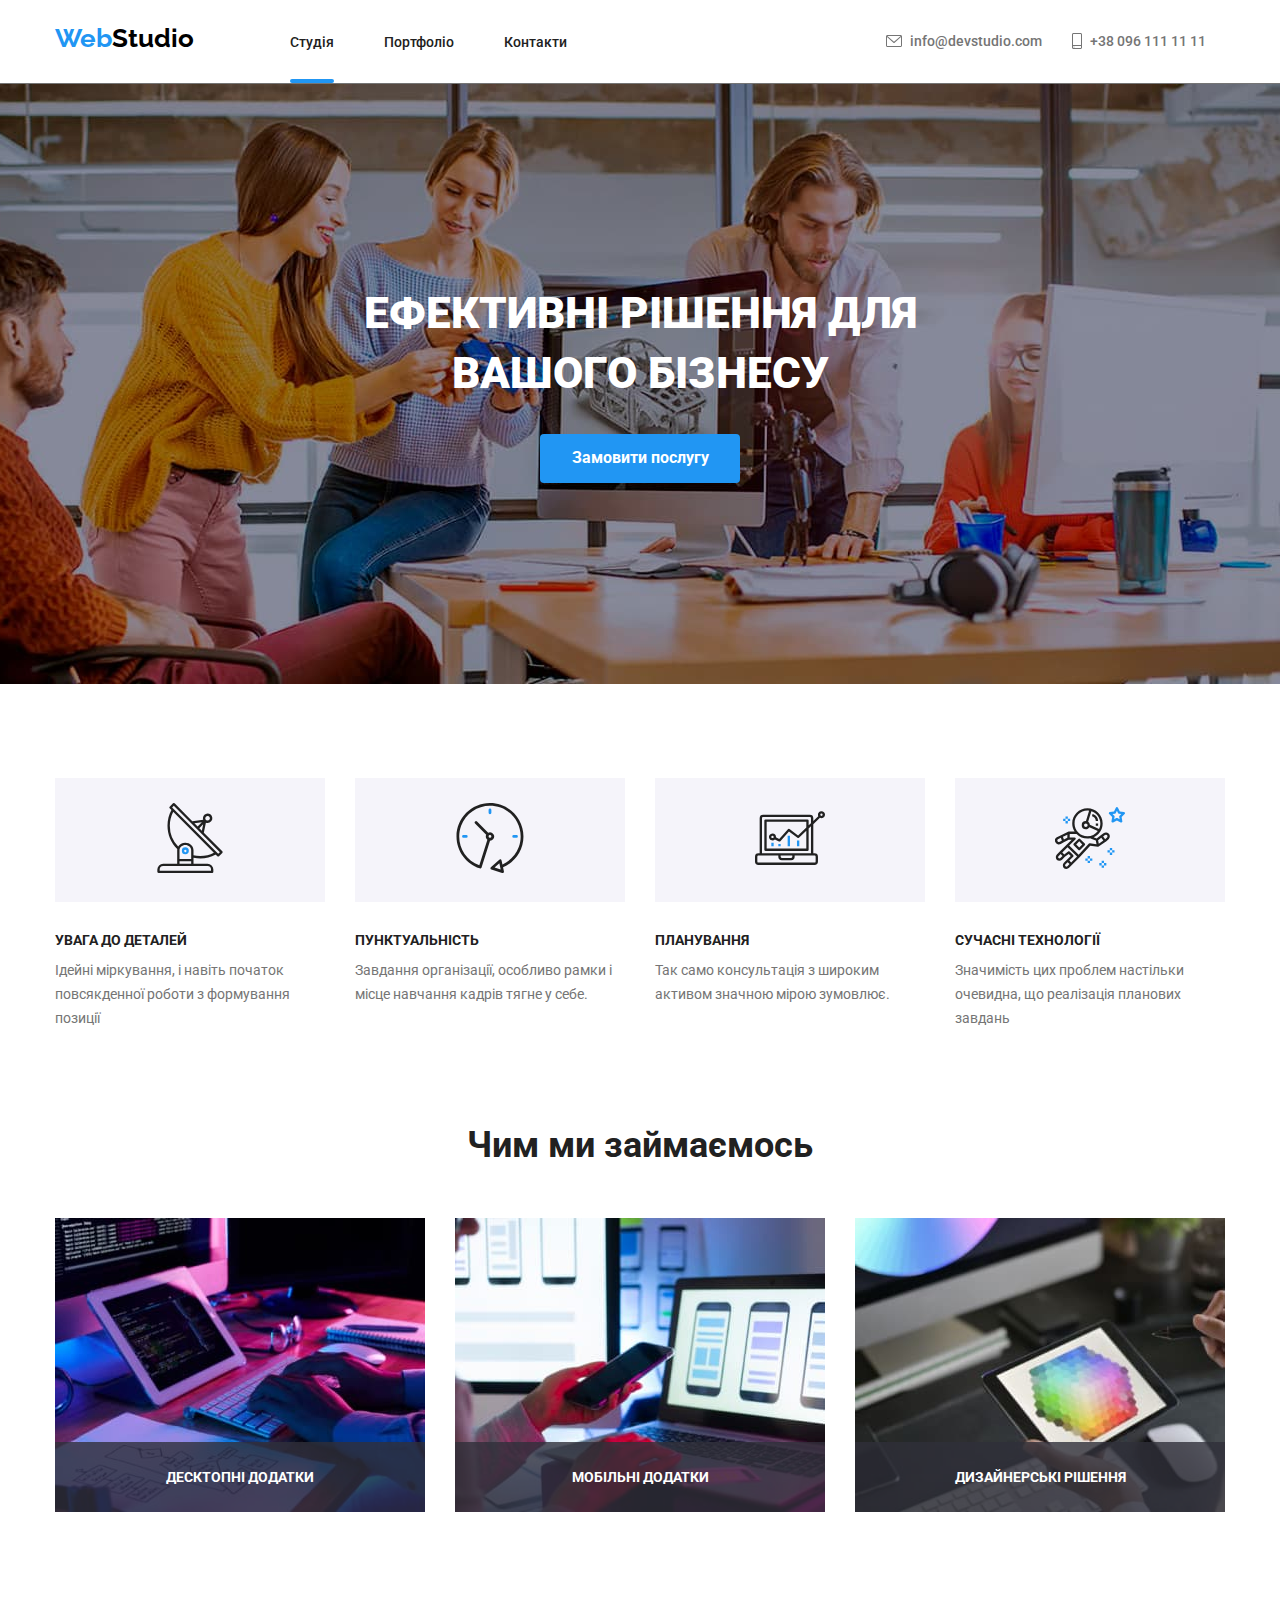
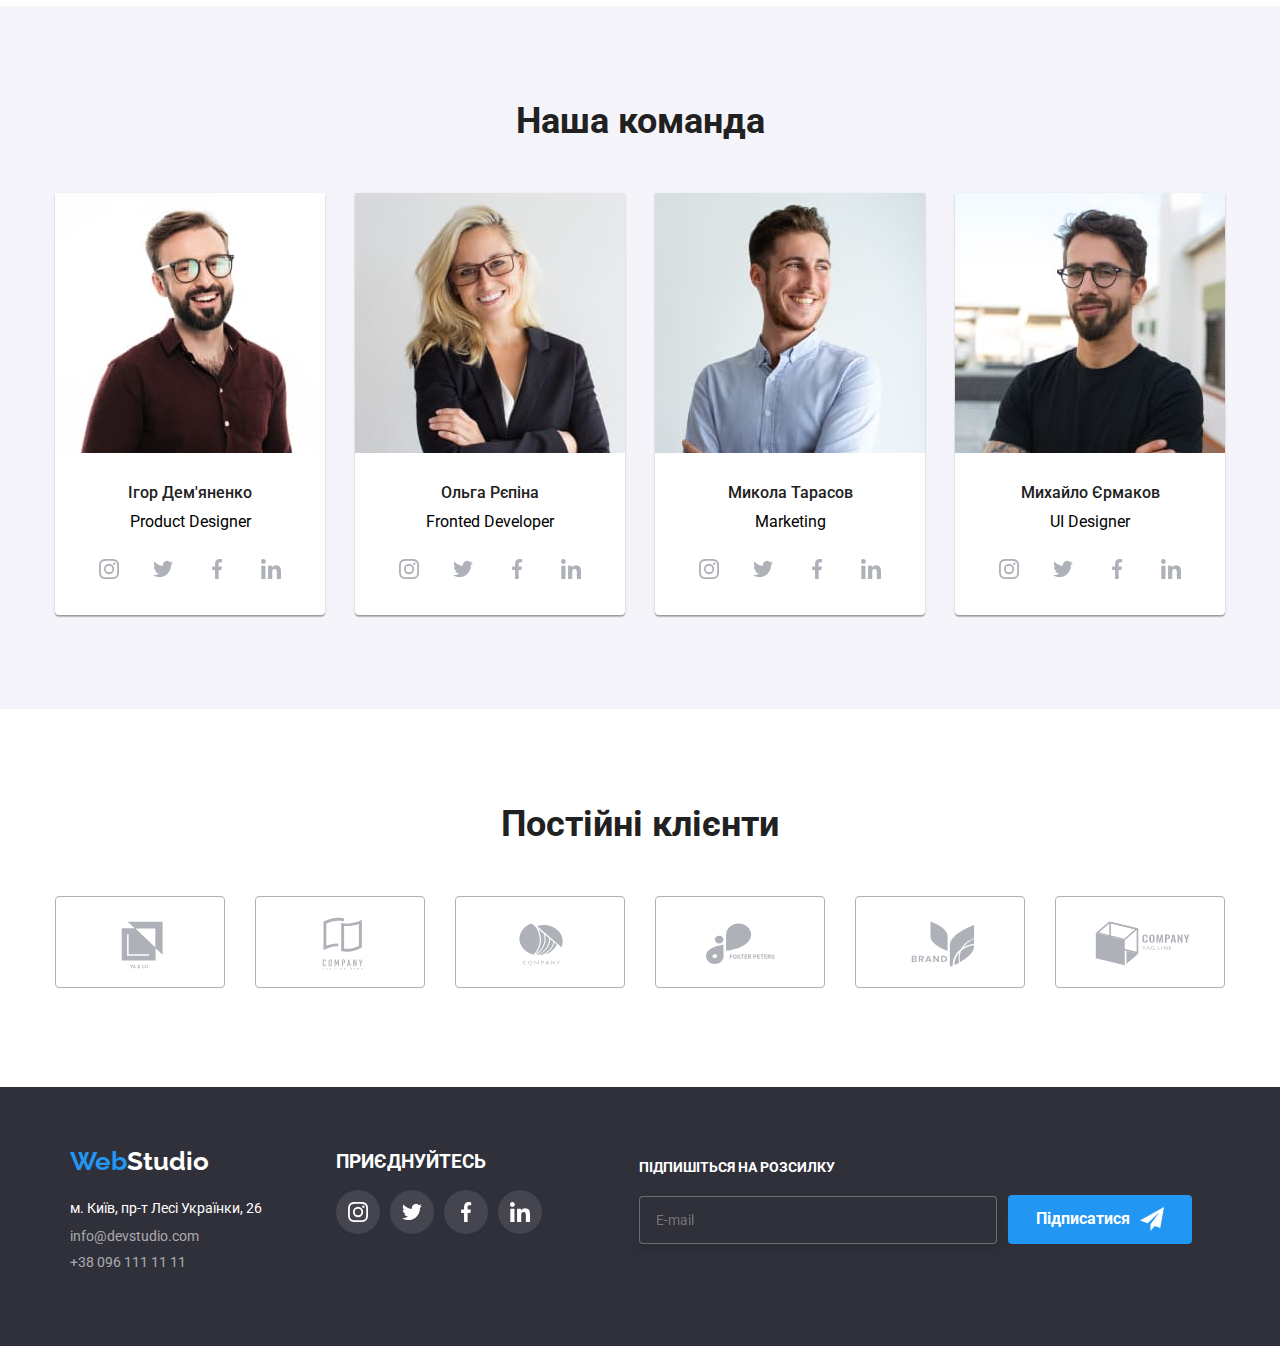
==== commit a64d2936: "Update" ====
--- a/index.html
+++ b/index.html
@@ -25,69 +25,95 @@
   </head>
   <body>
     <header class="page-header">
-      <div class="container ">
+      <div class="container">
         <div class="page-header-mobile">
-        <a href="/" class="logo page-header__logo"
-          ><span>Web</span
-          ><span class="logo--color-black">Studio</span></a>
-          <button type="button" class="page-header__button is-open" 
-          aria-expanded="false" data-menu-button>
-            <svg width="40"
-            height="40"
-            aria-label="Перемикач мобільного меню" >
-            <use class="icon-cross" href="./images/icons.svg#close-header"></use>
-            <use class="icon-menu" href="./images/icons.svg#menu"></use>
+          <a href="/" class="logo page-header__logo"
+            ><span>Web</span><span class="logo--color-black">Studio</span></a
+          >
+          <button
+            type="button"
+            class="page-header__button is-open"
+            aria-expanded="false"
+            data-menu-button
+          >
+            <svg width="40" height="40" aria-label="Перемикач мобільного меню">
+              <use
+                class="icon-cross"
+                href="./images/icons.svg#close-header"
+              ></use>
+              <use class="icon-menu" href="./images/icons.svg#menu"></use>
             </svg>
           </button>
         </div>
         <div class="navigation-contacts is-open" data-menu>
-        <nav class="navigation">
+          <nav class="navigation">
             <ul class="navigation__list">
-            <li class="navigation__item">
-              <a href="./index.html" class="navigation__link current">Студія</a>
-            </li>
-            <li class="navigation__item">
-              <a href="./portfolio.html" class="navigation__link">Портфоліо</a>
-            </li>
-            <li class="navigation__item"><a href="/" class="navigation__link">Контакти</a></li>
-          </ul>
-        </nav>
-         <div class="contacts page-header__contacts">
-          <ul class="contacts__list">
-            <li class="contacts__item">
-              <a href="mailto:info@devstudio.com" class="contacts__link"
-                ><svg class="contacts__icon" width="16" height="12" >
-                  <use href="./images/icons.svg#envelope-hover"></use>
-                </svg>
-                info@devstudio.com</a>
-            </li>
-            <li class="contacts__item">
-              <a href="tel:+380961111111" class="contacts__link"
-                ><svg class="contacts__icon" width="10" height="16" >
-                  <use href="./images/icons.svg#smartphone"></use>
-                </svg>
-                +38 096 111 11 11</a>
-            </li>
-          </ul>
-        </div>
+              <li class="navigation__item">
+                <a href="./index.html" class="navigation__link current"
+                  >Студія</a
+                >
+              </li>
+              <li class="navigation__item">
+                <a href="./portfolio.html" class="navigation__link"
+                  >Портфоліо</a
+                >
+              </li>
+              <li class="navigation__item">
+                <a href="/" class="navigation__link">Контакти</a>
+              </li>
+            </ul>
+          </nav>
+          <div class="contacts page-header__contacts">
+            <ul class="contacts__list">
+              <li class="contacts__item">
+                <a href="mailto:info@devstudio.com" class="contacts__link"
+                  ><svg class="contacts__icon" width="16" height="12">
+                    <use href="./images/icons.svg#envelope-hover"></use>
+                  </svg>
+                  info@devstudio.com</a
+                >
+              </li>
+              <li class="contacts__item">
+                <a href="tel:+380961111111" class="contacts__link"
+                  ><svg class="contacts__icon" width="10" height="16">
+                    <use href="./images/icons.svg#smartphone"></use>
+                  </svg>
+                  +38 096 111 11 11</a
+                >
+              </li>
+            </ul>
+          </div>
           <div class="social-networks-header">
-          <ul class="social-networks-header__list" >
-            <li class="social-networks-header__item"><a href="" class="social-networks-header__link">Instagram</a></li>
-            <li class="social-networks-header__item"><a href="" class="social-networks-header__link">Twitter</a></li>
-            <li class="social-networks-header__item"><a href="" class="social-networks-header__link">Facebook</a></li>
-            <li class="social-networks-header__item"><a href="" class="social-networks-header__link">LinkedIn</a></li>
-          </ul>
-        
+            <ul class="social-networks-header__list">
+              <li class="social-networks-header__item">
+                <a href="" class="social-networks-header__link">Instagram</a>
+              </li>
+              <li class="social-networks-header__item">
+                <a href="" class="social-networks-header__link">Twitter</a>
+              </li>
+              <li class="social-networks-header__item">
+                <a href="" class="social-networks-header__link">Facebook</a>
+              </li>
+              <li class="social-networks-header__item">
+                <a href="" class="social-networks-header__link">LinkedIn</a>
+              </li>
+            </ul>
+          </div>
         </div>
       </div>
-    </div>
     </header>
     <main>
       <!--order_a_service-->
       <section class="order-a-service order-a-service__image">
         <div class="container">
-          <h1 class="order-a-service__title">ЕФЕКТИВНІ РІШЕННЯ ДЛЯ ВАШОГО БІЗНЕСУ</h1>
-          <button type="button" class="button order-a-service__button" data-modal-open>
+          <h1 class="order-a-service__title">
+            ЕФЕКТИВНІ РІШЕННЯ ДЛЯ ВАШОГО БІЗНЕСУ
+          </h1>
+          <button
+            type="button"
+            class="button order-a-service__button"
+            data-modal-open
+          >
             Замовити послугу
           </button>
         </div>
@@ -100,9 +126,10 @@
           <ul class="advantages__list">
             <li class="advantages__item">
               <div class="advantages__icon">
-              <svg width="70px" height="70px">
-                <use href="./images/icons.svg#antenna-1"></use>
-              </svg></div>
+                <svg width="70px" height="70px">
+                  <use href="./images/icons.svg#antenna-1"></use>
+                </svg>
+              </div>
               <h3 class="advantages__title">УВАГА ДО ДЕТАЛЕЙ</h3>
               <p class="advantages__text">
                 Ідейні міркування, і навіть початок повсякденної роботи з
@@ -110,9 +137,11 @@
               </p>
             </li>
             <li class="advantages__item">
-             <div class="advantages__icon"> <svg width="70px" height="70px">
-                <use href="./images/icons.svg#clock-1"></use>
-              </svg></div>
+              <div class="advantages__icon">
+                <svg width="70px" height="70px">
+                  <use href="./images/icons.svg#clock-1"></use>
+                </svg>
+              </div>
               <h3 class="advantages__title">ПУНКТУАЛЬНІСТЬ</h3>
               <p class="advantages__text">
                 Завдання організації, особливо рамки і місце навчання кадрів
@@ -121,9 +150,10 @@
             </li>
             <li class="advantages__item">
               <div class="advantages__icon">
-              <svg width="70px" height="70px">
-                <use href="./images/icons.svg#diagram-1"></use>
-              </svg></div>
+                <svg width="70px" height="70px">
+                  <use href="./images/icons.svg#diagram-1"></use>
+                </svg>
+              </div>
               <h3 class="advantages__title">ПЛАНУВАННЯ</h3>
               <p class="advantages__text">
                 Так само консультація з широким активом значною мірою зумовлює.
@@ -131,9 +161,10 @@
             </li>
             <li class="advantages__item">
               <div class="advantages__icon">
-              <svg width="70px" height="70px">
-                <use href="./images/icons.svg#astronaut-1"></use>
-              </svg></div>
+                <svg width="70px" height="70px">
+                  <use href="./images/icons.svg#astronaut-1"></use>
+                </svg>
+              </div>
               <h3 class="advantages__title">СУЧАСНІ ТЕХНОЛОГІЇ</h3>
               <p class="advantages__text">
                 Значимість цих проблем настільки очевидна, що реалізація
@@ -141,7 +172,6 @@
               </p>
             </li>
           </ul>
-         
         </div>
       </section>
       <!--what_we_do-->
@@ -151,7 +181,11 @@
           <ul class="what-we-do__list">
             <li class="what-we-do__item">
               <img
-                src="./images/what_we_do_1.jpg"
+                srcset="
+                  ./images/what-we-do/what-we-do1.jpg    1x,
+                  ./images/what-we-do/what-we-do1-2x.jpg 2x
+                "
+                src="./images/what-we-do/what-we-do1.jpg"
                 alt="what_we_do_1"
                 width="370"
               />
@@ -159,7 +193,11 @@
             </li>
             <li class="what-we-do__item">
               <img
-                src="./images/what_we_do_2.jpg"
+                srcset="
+                  ./images/what-we-do/what-we-do2.jpg    1x,
+                  ./images/what-we-do/what-we-do2-2x.jpg 2x
+                "
+                src="./images/what-we-do/what-we-do2.jpg"
                 alt="what_we_do_2"
                 width="370"
               />
@@ -167,7 +205,11 @@
             </li>
             <li class="what-we-do__item">
               <img
-                src="./images/what_we_do_3.jpg"
+                srcset="
+                  ./images/what-we-do/what-we-do3.jpg    1x,
+                  ./images/what-we-do/what-we-do3-2x.jpg 2x
+                "
+                src="./images/what-we-do/what-we-do3.jpg"
                 alt="what_we_do_3"
                 width="370"
               />
@@ -180,9 +222,16 @@
       <section class="section our-team">
         <div class="container our-team">
           <h2 class="titles">Наша команда</h2>
-          <ul class="our-team__list ">
+          <ul class="our-team__list">
             <li class="our-team__item">
-              <img src="./images/ihor_demyanenko.jpg" alt="Ігор" width="100%" />
+              <img
+                srcset="
+                  ./images/our-team/ihor_demyanenko.jpg    1x,
+                  ./images/our-team/ihor_demyanenko-2x.jpg 2x"
+                src="./images/our-team/ihor_demyanenko.jpg"
+                alt="Ігор"
+                width="100%"
+              />
               <h3 class="our-team__title">Ігор Дем'яненко</h3>
               <p class="our-team__text">Product Designer</p>
               <ul class="social-networks__list">
@@ -213,7 +262,14 @@
               </ul>
             </li>
             <li class="our-team__item">
-              <img src="./images/olga_repina.jpg " alt="Ольга" width="100%" />
+              <img
+                srcset="
+                  ./images/our-team/olga_repina.jpg    1x,
+                  ./images/our-team/olga_repina-2x.jpg 2x"
+                src="./images/our-team/olga_repina.jpg"
+                alt="Ольга"
+                width="100%"
+              />
               <h3 class="our-team__title">Ольга Рєпіна</h3>
               <p class="our-team__text">Fronted Developer</p>
               <ul class="social-networks__list">
@@ -244,7 +300,14 @@
               </ul>
             </li>
             <li class="our-team__item">
-              <img src="./images/mykola_tarasov.jpg" alt="Микола" width="100%" />
+              <img
+                srcset="
+                  ./images/our-team/mykola_tarasov.jpg    1x,
+                  ./images/our-team/mykola_tarasov-2x.jpg 2x"
+                src="./images/our-team/mykola_tarasov.jpg"
+                alt="Микола"
+                width="100%"
+              />
               <h3 class="our-team__title">Микола Тарасов</h3>
               <p class="our-team__text">Marketing</p>
               <ul class="social-networks__list">
@@ -276,7 +339,10 @@
             </li>
             <li class="our-team__item">
               <img
-                src="./images/mykhailo_yermakov.jpg"
+                srcset="
+                  ./images/our-team/mykhailo_yermakov.jpg    1x,
+                  ./images/our-team/mykhailo_yermakov-2x.jpg 2x"
+                src="./images//our-team/mykhailo_yermakov.jpg"
                 alt="Михайло"
                 width="100%"
               />
@@ -360,10 +426,11 @@
       <div class="container">
         <div class="main-footer">
           <a href="/" class="logo page-footer__logo"
-            ><span>Web</span
-            ><span class="logo--color-white">Studio</span></a
+            ><span>Web</span><span class="logo--color-white">Studio</span></a
           >
-          <address class="page-footer__address">м. Київ, пр-т Лесі Українки, 26</address>
+          <address class="page-footer__address">
+            м. Київ, пр-т Лесі Українки, 26
+          </address>
           <ul>
             <li>
               <a href="mailto:info@devstudio.com" class="page-footer__contacts"
@@ -371,7 +438,9 @@
               >
             </li>
             <li>
-              <a href="tel:+380961111111" class="page-footer__contacts page-footer__tel"
+              <a
+                href="tel:+380961111111"
+                class="page-footer__contacts page-footer__tel"
                 >+38 096 111 11 11</a
               >
             </li>
@@ -381,25 +450,33 @@
           <h3 class="join-in__title">ПРИЄДНУЙТЕСЬ</h3>
           <ul class="social-networks__list">
             <li class="social-networks__item">
-              <a href="" class="social-networks__icons page-footer__social-networks"
+              <a
+                href=""
+                class="social-networks__icons page-footer__social-networks"
                 ><svg width="20px" height="20px">
                   <use href="./images/icons.svg#instagram-1"></use></svg
               ></a>
             </li>
             <li class="social-networks__item">
-              <a href="" class="social-networks__icons page-footer__social-networks"
+              <a
+                href=""
+                class="social-networks__icons page-footer__social-networks"
                 ><svg width="20px" height="20px">
                   <use href="./images/icons.svg#twitter-1"></use></svg
               ></a>
             </li>
             <li class="social-networks__item">
-              <a href="" class="social-networks__icons page-footer__social-networks"
+              <a
+                href=""
+                class="social-networks__icons page-footer__social-networks"
                 ><svg width="20px" height="20px">
                   <use href="./images/icons.svg#facebook-1"></use></svg
               ></a>
             </li>
             <li class="social-networks__item">
-              <a href="" class="social-networks__icons page-footer__social-networks"
+              <a
+                href=""
+                class="social-networks__icons page-footer__social-networks"
                 ><svg width="20px" height="20px">
                   <use href="./images/icons.svg#linkedin-1"></use></svg
               ></a>
@@ -412,13 +489,14 @@
               <label for="email-footer" class="page-footer__label">
                 ПІДПИШІТЬСЯ НА РОЗСИЛКУ</label
               >
-              <input width="100%"
+              <input
+                width="100%"
                 type="email"
                 name="email-footer"
                 id="email-footer"
                 placeholder="E-mail"
               />
-              <button type="submit" class="button page-footer__button ">
+              <button type="submit" class="button page-footer__button">
                 Підписатися
                 <svg width="24" height="24" class="button__icon">
                   <use href="./images/icons.svg#send"></use>
@@ -473,7 +551,7 @@
             <span class="checkbox__icon"></span>
             <label for="policy"
               >Погоджуюся з розсилкою та приймаю
-              <a href="" class="modal__policy ">Умови договору</a></label
+              <a href="" class="modal__policy">Умови договору</a></label
             >
           </div>
           <button type="submit" class="button modal__button">Відправити</button>
--- a/css/main.min.css
+++ b/css/main.min.css
@@ -1 +1 @@
-body{background-color:#fff;font-family:"Roboto",sans-serif}a{text-decoration:none}a:hover{color:#2196f3}button{cursor:pointer}a:focus{color:#2196f3}button:hover{color:#2196f3}button:focus{color:#2196f3}li{list-style-type:none}td{cursor:pointer}html{-webkit-box-sizing:border-box;box-sizing:border-box}*,*::before,*::after{-webkit-box-sizing:inherit;box-sizing:inherit}textarea{resize:none}.section{padding-top:60px;padding-bottom:60px}.container{padding-left:15px;padding-right:15px;max-width:480px;margin:0 auto;position:relative}@media screen and (min-width: 768px){.container{max-width:768px}}@media screen and (min-width: 1200px){.container{max-width:1200px}.section{padding-top:94px;padding-bottom:94px}}.visually-hidden{position:absolute;white-space:nowrap;width:1px;height:1px;overflow:hidden;border:0;padding:0;clip:rect(0 0 0 0);-webkit-clip-path:inset(50%);clip-path:inset(50%);margin:-1px}.logo{display:inline-block;font-family:"Raleway",sans-serif;font-style:normal;font-weight:700;font-size:26px;color:#2196f3}.logo--color-black{color:#000}.logo--color-white{color:#fff}.page-header{position:relative;margin-left:auto;margin-right:auto;border-bottom:1px solid #757575;padding:10px 0px}.page-header-mobile{display:-webkit-box;display:-ms-flexbox;display:flex;-webkit-box-align:center;-ms-flex-align:center;align-items:center}.page-header__button{display:-webkit-inline-box;display:-ms-inline-flexbox;display:inline-flex;margin-left:auto;padding:0;border:none;background-color:rgba(0,0,0,0);z-index:3}.page-header__button:hover{fill:#2196f3}.page-header__button .icon-cross{display:none}.page-header__button.is-open .icon-cross{display:block}.page-header__button.is-open .icon-menu{display:none}.navigation-contacts{display:inline;background-color:#fff;position:absolute;padding:48px 40px;top:0;left:0;width:100%;display:none}.navigation-contacts.is-open{display:block;z-index:2}.navigation{display:inline}.navigation__link{display:block;color:#212121;font-weight:500;font-size:14px;line-height:1.2;-webkit-transition:color 250ms cubic-bezier(0.4, 0, 0.2, 1);transition:color 250ms cubic-bezier(0.4, 0, 0.2, 1)}.navigation__item{margin-bottom:34px}.navigation__list:last-child{margin:0}.navigation__list:hover :focus{color:#2196f3}.page-header__contacts{margin-top:302px}.contacts__item{margin-bottom:32px}.contacts__item:last-child{margin-right:0}.contacts__link{font-style:normal;font-weight:500;font-size:14px;line-height:1.2;color:#757575;-webkit-box-align:center;-ms-flex-align:center;align-items:center;display:-webkit-box;display:-ms-flexbox;display:flex;-webkit-transition:color 250ms cubic-bezier(0.4, 0, 0.2, 1);transition:color 250ms cubic-bezier(0.4, 0, 0.2, 1)}.contacts__link:hover svg{fill:#2196f3}.contacts__icon{margin-right:8px;cursor:pointer;fill:#757575;-webkit-transition:fill 250ms cubic-bezier(0.4, 0, 0.2, 1);transition:fill 250ms cubic-bezier(0.4, 0, 0.2, 1);display:none}.social-networks-header{width:100%}.social-networks-header__list{display:-webkit-box;display:-ms-flexbox;display:flex;-webkit-box-pack:justify;-ms-flex-pack:justify;justify-content:space-between;font-family:"Roboto";font-style:normal;font-weight:500;font-size:18px;line-height:1.222}.social-networks-header__link{color:#2196f3}@media screen and (min-width: 768px){.page-header{padding:0}.page-header-mobile{display:block;position:absolute;left:0;bottom:26px}.page-header__button{display:none}.navigation-contacts{position:initial;display:-webkit-box;display:-ms-flexbox;display:flex;padding:0;-webkit-box-align:center;-ms-flex-align:center;align-items:center}.navigation-contacts.is-open{padding:0;display:-webkit-box;display:-ms-flexbox;display:flex;-webkit-box-align:center;-ms-flex-align:center;align-items:center}.navigation{display:inline-block;margin-left:230px}.navigation__list{display:-webkit-box;display:-ms-flexbox;display:flex}.navigation__link{padding:32px 0;display:block;position:relative}.navigation__item{margin-bottom:0}.navigation__item:nth-child(n+2){margin-left:50px}.page-header__contacts{display:inline-block;padding:0;margin:0 0 0 85px}.contacts__item{margin:0}.contacts__item:nth-child(n+2){margin-top:10px}.contacts__icon{display:inline-block}.social-networks-header{display:none}.current::after{content:"";display:block;position:absolute;left:0;bottom:0;width:100%;height:4px;background-color:#2196f3;border-radius:2px}}@media screen and (min-width: 1200px){.page-header{position:initial}.page-header__logo{padding-top:24px;padding-bottom:25px}.page-header-mobile{position:initial;display:inline-block}.navigation-contacts{display:inline-block;max-width:1042px}.navigation-contacts.is-open{display:inline-block;max-width:1027px;-webkit-box-pack:end;-ms-flex-pack:end;justify-content:end}.navigation{margin-left:92px}.page-header__contacts{margin-left:315px}.contacts__list{display:-webkit-box;display:-ms-flexbox;display:flex}.contacts__item{margin:0}.contacts__item:nth-child(n+2){margin-top:0;margin-left:30px}.contacts__link{padding:32px 0}}.order-a-service{background-color:#2f303a;padding-top:118px;padding-bottom:118px}.order-a-service__image{height:400px;max-width:1600px;margin:0 auto;background-size:cover;background-position:center center;background-image:-webkit-gradient(linear, left top, right top, from(rgba(47, 48, 58, 0.4)), to(rgba(47, 48, 58, 0.4))),url(../images/order_a_service.jpg);background-image:linear-gradient(to right, rgba(47, 48, 58, 0.4), rgba(47, 48, 58, 0.4)),url(../images/order_a_service.jpg)}.order-a-service__title{font-weight:900;font-size:26px;line-height:1.615;text-align:center;margin-left:auto;margin-right:auto;text-transform:uppercase;color:#fff}.order-a-service__button{padding:10px 24px 10px 24px;margin-top:30px;position:relative;left:50%;-webkit-transform:translate(-50%, 0);transform:translate(-50%, 0);width:200px}.order-a-service__button:hover,.order-a-service__button:focus{background-color:#fff;color:#2196f3;-webkit-box-shadow:0px 1px 3px rgba(0,0,0,.12),0px 1px 1px rgba(0,0,0,.14),0px 2px 1px rgba(0,0,0,.2);box-shadow:0px 1px 3px rgba(0,0,0,.12),0px 1px 1px rgba(0,0,0,.14),0px 2px 1px rgba(0,0,0,.2)}@media screen and (min-width: 768px){.order-a-service__title{max-width:360px}}@media screen and (min-width: 1200px){.order-a-service{padding-top:200px;padding-bottom:200px}.order-a-service__title{font-size:44px;line-height:1.363;max-width:696px}.order-a-service__image{height:600px}}.button{font-style:normal;font-weight:700;font-size:16px;line-height:1.8;color:#fff;-webkit-box-align:center;-ms-flex-align:center;align-items:center;text-align:center;background-color:#2196f3;border-radius:4px;border:none;-webkit-transition:color 250ms cubic-bezier(0.4, 0, 0.2, 1),background-color 250ms cubic-bezier(0.4, 0, 0.2, 1);transition:color 250ms cubic-bezier(0.4, 0, 0.2, 1),background-color 250ms cubic-bezier(0.4, 0, 0.2, 1)}.titles{font-style:normal;font-weight:700;font-size:28px;line-height:1.178;color:#212121;text-align:center;margin-bottom:30px}@media screen and (min-width: 1200px){.titles{font-size:36px;line-height:1.2;margin-bottom:50px}}.advantages__list{text-align:center;display:inline-block}.advantages__item{margin-top:30px;-webkit-box-pack:center;-ms-flex-pack:center;justify-content:center}.advantages__icon{background-color:#f5f4fa;display:inline-block;padding:25px 0;width:100%}.advantages__title{font-family:"Roboto";font-style:normal;font-weight:700;font-size:14px;line-height:1.2;text-align:center;color:#212121;margin-top:30px}.advantages__text{text-align:start;font-style:normal;font-weight:400;font-size:14px;line-height:1.7;color:#757575;margin-top:10px}@media screen and (min-width: 768px){.advantages__list{display:-webkit-box;display:-ms-flexbox;display:flex;-ms-flex-wrap:wrap;flex-wrap:wrap}.advantages__item{max-width:354px}.advantages__item:nth-child(n+3){margin-top:30px}.advantages__item:nth-child(2n+1){margin-right:30px}.advantages__title{text-align:start}}@media screen and (min-width: 1200px){.advantages__list{-webkit-box-pack:justify;-ms-flex-pack:justify;justify-content:space-between}.advantages__item{max-width:270px;margin:0}.advantages__item:nth-child(n+3){margin-top:0}.advantages__item:nth-child(2n+1){margin-right:0}}.what-we-do{display:none}@media screen and (min-width: 1200px){.what-we-do{display:block;margin-left:auto;margin-right:auto;padding-top:0}.what-we-do__list{display:-webkit-box;display:-ms-flexbox;display:flex;-webkit-box-pack:justify;-ms-flex-pack:justify;justify-content:space-between}.what-we-do__item{height:294px;position:relative}.what-we-do__title{font-family:"Roboto",sans-serif;font-style:normal;font-weight:700;font-size:14px;line-height:16px;text-align:center;color:#fff;background-color:rgba(47,48,58,.8);padding:27px 0;position:absolute;bottom:0;left:0;width:100%}}.our-team{background:#f5f4fa}.our-team__item{width:100%;background-color:#fff;-webkit-box-shadow:0px 1px 3px rgba(0,0,0,.12),0px 1px 1px rgba(0,0,0,.14),0px 2px 1px rgba(0,0,0,.2);box-shadow:0px 1px 3px rgba(0,0,0,.12),0px 1px 1px rgba(0,0,0,.14),0px 2px 1px rgba(0,0,0,.2);border-radius:0px 0px 4px 4px;padding-bottom:24px;margin-bottom:30px}.our-team__item:last-child{margin-bottom:0}.our-team__title{font-style:normal;font-weight:500;font-size:16px;line-height:1.2;color:#212121;margin-top:30px;text-align:center}.our-team__text{font-style:normal;font-weight:400;font-size:16px;line-height:1.2;color:color-gray;margin-top:10px;text-align:center;margin-bottom:16px}@media screen and (min-width: 768px){.our-team__list{display:-webkit-box;display:-ms-flexbox;display:flex;-ms-flex-wrap:wrap;flex-wrap:wrap;-ms-flex-pack:distribute;justify-content:space-around}.our-team__item{max-width:354px}.our-team__item:nth-child(n+3){margin-bottom:0}}@media screen and (min-width: 1200px){.our-team__list{-webkit-box-pack:justify;-ms-flex-pack:justify;justify-content:space-between}.our-team__item{max-width:270px;margin-bottom:0}}.social-networks__list{display:-webkit-box;display:-ms-flexbox;display:flex;-webkit-box-pack:center;-ms-flex-pack:center;justify-content:center}.social-networks__icons{padding:12px;fill:#afb1b8;display:-webkit-box;display:-ms-flexbox;display:flex;border-radius:50%;-webkit-transition:fill 250ms cubic-bezier(0.4, 0, 0.2, 1),background-color 250ms cubic-bezier(0.4, 0, 0.2, 1);transition:fill 250ms cubic-bezier(0.4, 0, 0.2, 1),background-color 250ms cubic-bezier(0.4, 0, 0.2, 1)}.social-networks__icons:hover{fill:#fff;background-color:#2196f3}.social-networks__item:nth-child(n+2){margin-left:10px}.clients{width:100%;border:1px solid #afb1b8;border-radius:4px;fill:#afb1b8;-webkit-transition:fill 250ms cubic-bezier(0.4, 0, 0.2, 1),border-color 250ms cubic-bezier(0.4, 0, 0.2, 1);transition:fill 250ms cubic-bezier(0.4, 0, 0.2, 1),border-color 250ms cubic-bezier(0.4, 0, 0.2, 1)}.clients:hover{fill:#2196f3;border:1px solid #2196f3}.clients__list{display:-webkit-box;display:-ms-flexbox;display:flex;-ms-flex-wrap:wrap;flex-wrap:wrap;-webkit-box-pack:justify;-ms-flex-pack:justify;justify-content:space-between}.clients__item{max-width:210px;margin-bottom:30px}.clients__item:nth-child(n+5){margin-bottom:0}@media screen and (min-width: 768px){.clients__item{width:226px}.clients__item:nth-child(n+4){margin-bottom:0}}@media screen and (min-width: 1200px){.clients__item{width:170px;margin-bottom:0}}.buttons__list{display:-webkit-box;display:-ms-flexbox;display:flex;-ms-flex-wrap:wrap;flex-wrap:wrap;-webkit-box-pack:left;-ms-flex-pack:left;justify-content:left;max-width:450px}.portfolio-button__text{font-family:"Roboto",sans-serif;font-style:normal;font-weight:500;font-size:16px;line-height:1.625;text-align:center;background-color:#f5f4fa;color:#212121;border-radius:4px;border:none;padding:6px 25px 6px 25px;-webkit-transition:color 250ms cubic-bezier(0.4, 0, 0.2, 1),background-color 250ms cubic-bezier(0.4, 0, 0.2, 1),-webkit-box-shadow 250ms cubic-bezier(0.4, 0, 0.2, 1);transition:color 250ms cubic-bezier(0.4, 0, 0.2, 1),background-color 250ms cubic-bezier(0.4, 0, 0.2, 1),-webkit-box-shadow 250ms cubic-bezier(0.4, 0, 0.2, 1);transition:color 250ms cubic-bezier(0.4, 0, 0.2, 1),background-color 250ms cubic-bezier(0.4, 0, 0.2, 1),box-shadow 250ms cubic-bezier(0.4, 0, 0.2, 1);transition:color 250ms cubic-bezier(0.4, 0, 0.2, 1),background-color 250ms cubic-bezier(0.4, 0, 0.2, 1),box-shadow 250ms cubic-bezier(0.4, 0, 0.2, 1),-webkit-box-shadow 250ms cubic-bezier(0.4, 0, 0.2, 1)}.portfolio-button__text:focus{background-color:#2196f3;color:#fff;-webkit-box-shadow:0px 1px 1px rgba(0,0,0,.12),0px 4px 4px rgba(0,0,0,.06),1px 4px 6px rgba(0,0,0,.16);box-shadow:0px 1px 1px rgba(0,0,0,.12),0px 4px 4px rgba(0,0,0,.06),1px 4px 6px rgba(0,0,0,.16)}.portfolio-button__text:hover{background-color:#2196f3;cursor:pointer;color:#fff;-webkit-box-shadow:0px 1px 1px rgba(0,0,0,.12),0px 4px 4px rgba(0,0,0,.06),1px 4px 6px rgba(0,0,0,.16);box-shadow:0px 1px 1px rgba(0,0,0,.12),0px 4px 4px rgba(0,0,0,.06),1px 4px 6px rgba(0,0,0,.16)}.buttons__item{margin-right:8px}.buttons__item:nth-child(n+4){margin-top:15px}@media screen and (min-width: 768px){.buttons__list{-ms-flex-wrap:nowrap;flex-wrap:nowrap;-webkit-box-pack:center;-ms-flex-pack:center;justify-content:center;max-width:768px}.buttons__item:nth-child(n+4){margin-top:0}}@media screen and (min-width: 1200px){.buttons__list{max-width:1200px}}.card__list{margin-top:40px}.card__hover{position:relative;overflow:hidden}.card__description{font-family:"Roboto",sans-serif;font-style:normal;font-weight:400;font-size:18px;line-height:1.55;color:#fff;background-color:rgba(33,150,243,.9);padding:63px 24px;position:absolute;left:0;bottom:0;display:-webkit-box;display:-ms-flexbox;display:flex;width:100%;height:100%;-webkit-transform:translateY(100%);transform:translateY(100%);-webkit-transition:-webkit-transform 250ms cubic-bezier(0.4, 0, 0.2, 1);transition:-webkit-transform 250ms cubic-bezier(0.4, 0, 0.2, 1);transition:transform 250ms cubic-bezier(0.4, 0, 0.2, 1);transition:transform 250ms cubic-bezier(0.4, 0, 0.2, 1), -webkit-transform 250ms cubic-bezier(0.4, 0, 0.2, 1)}.card__item:hover .card__description{-webkit-transform:translateY(0);transform:translateY(0)}.card__title{font-family:"Roboto",sans-serif;font-style:normal;font-weight:700;font-size:18px;line-height:2;color:#212121;margin-top:20px;text-indent:24px}.card__text{font-family:"Roboto",sans-serif;font-style:normal;font-weight:400;font-size:16px;line-height:1.8;color:#757575;margin-top:4px;margin-bottom:20px;text-indent:24px}.card__item{border-bottom:1px solid #eee;border-left:1px solid #eee;border-right:1px solid #eee;background-color:#fff;max-width:450px;margin-bottom:30px;-webkit-transition:-webkit-box-shadow 250ms cubic-bezier(0.4, 0, 0.2, 1);transition:-webkit-box-shadow 250ms cubic-bezier(0.4, 0, 0.2, 1);transition:box-shadow 250ms cubic-bezier(0.4, 0, 0.2, 1);transition:box-shadow 250ms cubic-bezier(0.4, 0, 0.2, 1), -webkit-box-shadow 250ms cubic-bezier(0.4, 0, 0.2, 1)}.card__item:hover{-webkit-box-shadow:0px 1px 1px rgba(0,0,0,.12),0px 4px 4px rgba(0,0,0,.06),1px 4px 6px rgba(0,0,0,.16);box-shadow:0px 1px 1px rgba(0,0,0,.12),0px 4px 4px rgba(0,0,0,.06),1px 4px 6px rgba(0,0,0,.16)}@media screen and (min-width: 768px){.card__list{display:-webkit-box;display:-ms-flexbox;display:flex;-ms-flex-wrap:wrap;flex-wrap:wrap;-webkit-box-pack:justify;-ms-flex-pack:justify;justify-content:space-between}.card__item{width:354px}.card__item:last-child{margin-bottom:0}}@media screen and (min-width: 1200px){.card__item{width:370px}.card__item:nth-child(n+7){margin-bottom:0}}.page-footer{max-width:480px;margin-left:auto;margin-right:auto;background:#2f303a;-webkit-box-pack:center;-ms-flex-pack:center;justify-content:center;position:relative;padding:60px 0}.main-footer{display:block;text-align:center}.page-footer__logo{display:block;text-align:center;margin-bottom:20px}.page-footer__address{font-style:normal;font-weight:400;font-size:14px;line-height:1.7;color:#fff}.page-footer__contacts{font-style:normal;font-weight:400;font-size:14px;line-height:1.2;color:rgba(255,255,255,.6);margin-top:8px;display:inline-block}.page-footer__tel{margin-top:8px;margin-bottom:60px}.join-in{display:block;text-align:center}.join-in__title{font-family:"Roboto",sans-serif;font-style:normal;font-weight:700;font-size:1.14;line-height:16px;color:#fff;margin-bottom:20px;padding-top:10px}.page-footer__social-networks{fill:#fff;background-color:rgba(255,255,255,.1);-webkit-transition:fill 250ms cubic-bezier(0.4, 0, 0.2, 1),background-color 250ms cubic-bezier(0.4, 0, 0.2, 1);transition:fill 250ms cubic-bezier(0.4, 0, 0.2, 1),background-color 250ms cubic-bezier(0.4, 0, 0.2, 1)}.page-footer__social-networks:hover{fill:#fff;background-color:#2196f3}.sign-up{display:block;text-align:center;color:#fff;font-style:normal;font-weight:700;font-size:14px;line-height:1.14;padding-top:12px}.page-footer__form-field{display:block;margin-top:20px}.page-footer__form-field input{margin-top:20px;padding:15px 16px;background-color:#2f303a;width:100%;border:1px solid rgba(255,255,255,.3);-webkit-filter:drop-shadow(0px 4px 4px rgba(0, 0, 0, 0.15));filter:drop-shadow(0px 4px 4px rgba(0, 0, 0, 0.15));border-radius:4px;-webkit-transition:border-color 250ms cubic-bezier(0.4, 0, 0.2, 1);transition:border-color 250ms cubic-bezier(0.4, 0, 0.2, 1)}.page-footer__form-field input:hover{border-color:#2196f3}.page-footer__form-field>::-webkit-input-placeholder{-webkit-transition:color 250ms cubic-bezier(0.4, 0, 0.2, 1);transition:color 250ms cubic-bezier(0.4, 0, 0.2, 1)}.page-footer__form-field>::-moz-placeholder{-moz-transition:color 250ms cubic-bezier(0.4, 0, 0.2, 1);transition:color 250ms cubic-bezier(0.4, 0, 0.2, 1)}.page-footer__form-field>:-ms-input-placeholder{-ms-transition:color 250ms cubic-bezier(0.4, 0, 0.2, 1);transition:color 250ms cubic-bezier(0.4, 0, 0.2, 1)}.page-footer__form-field>::-ms-input-placeholder{-ms-transition:color 250ms cubic-bezier(0.4, 0, 0.2, 1);transition:color 250ms cubic-bezier(0.4, 0, 0.2, 1)}.page-footer__form-field>::placeholder{-webkit-transition:color 250ms cubic-bezier(0.4, 0, 0.2, 1);transition:color 250ms cubic-bezier(0.4, 0, 0.2, 1)}.page-footer__form-field:hover>::-webkit-input-placeholder{color:#2196f3}.page-footer__form-field:hover>::-moz-placeholder{color:#2196f3}.page-footer__form-field:hover>:-ms-input-placeholder{color:#2196f3}.page-footer__form-field:hover>::-ms-input-placeholder{color:#2196f3}.page-footer__form-field:hover>::placeholder{color:#2196f3}.page-footer__form-field input:focus-within{outline:none;border-color:#2196f3}.page-footer__form-field:focus-within>::-webkit-input-placeholder{color:#2196f3}.page-footer__form-field:focus-within>::-moz-placeholder{color:#2196f3}.page-footer__form-field:focus-within>:-ms-input-placeholder{color:#2196f3}.page-footer__form-field:focus-within>::-ms-input-placeholder{color:#2196f3}.page-footer__form-field:focus-within>::placeholder{color:#2196f3}.button__icon{fill:#fff;margin-left:10px;cursor:pointer;display:block;-webkit-transition:fill 250ms cubic-bezier(0.4, 0, 0.2, 1);transition:fill 250ms cubic-bezier(0.4, 0, 0.2, 1)}.page-footer__button{display:-webkit-box;display:-ms-flexbox;display:flex;margin-left:auto;margin-right:auto;margin-top:20px;padding:10px 28px;color:#fff}.page-footer__button:hover svg{fill:#2196f3}.page-footer__button:hover,.page-footer__button:focus{background-color:#fff;color:#2196f3;-webkit-box-shadow:0px 1px 3px rgba(0,0,0,.12),0px 1px 1px rgba(0,0,0,.14),0px 2px 1px rgba(0,0,0,.2);box-shadow:0px 1px 3px rgba(0,0,0,.12),0px 1px 1px rgba(0,0,0,.14),0px 2px 1px rgba(0,0,0,.2)}@media screen and (min-width: 768px){.page-footer{max-width:768px}.main-footer{display:inline-block;margin-left:76px}.join-in{display:inline-block;margin-left:165px;-webkit-transform:translateY(-50%);transform:translateY(-50%)}.page-footer__form-field{width:450px;margin-left:auto;margin-right:auto}}@media screen and (min-width: 1200px){.page-footer{max-width:100%}.page-footer__logo{text-align:left}.main-footer{text-align:left;margin-left:15px}.page-footer__tel{margin-bottom:0}.join-in{margin-left:70px}.join-in__title{text-align:left}.sign-up{display:inline-block;padding-top:0;position:relative;-webkit-transform:translateY(-50%);transform:translateY(-50%)}.page-footer__form-field{display:inline-block;width:358px;margin-left:93px;margin-right:0;margin-top:0}.page-footer__label{display:block;text-align:left}.page-footer__button{position:absolute;left:370px;bottom:0;-webkit-transform:translateX(50%);transform:translateX(50%)}.join-in__title{margin-top:0}}.backdrop{position:fixed;top:0;left:0;width:100%;height:100%;background-color:rgba(0,0,0,.2);opacity:1;-webkit-transition:opacity 250ms cubic-bezier(0.4, 0, 0.2, 1);transition:opacity 250ms cubic-bezier(0.4, 0, 0.2, 1)}.backdrop.is-hidden.modal{-webkit-transform:scale(0.9) translate(-50%, -50%);transform:scale(0.9) translate(-50%, -50%)}.backdrop.is-hidden{opacity:0;pointer-events:none}.modal{position:absolute;top:50%;left:50%;width:528px;height:581px;background:#fff;-webkit-box-shadow:0px 1px 3px rgba(0,0,0,.12),0px 1px 1px rgba(0,0,0,.14),0px 2px 1px rgba(0,0,0,.2);box-shadow:0px 1px 3px rgba(0,0,0,.12),0px 1px 1px rgba(0,0,0,.14),0px 2px 1px rgba(0,0,0,.2);border-radius:4px;-webkit-transform:scale(1) translate(-50%, -50%);transform:scale(1) translate(-50%, -50%);-webkit-transition:-webkit-transform 250ms cubic-bezier(0.4, 0, 0.2, 1),-webkit-box-shadow 250ms cubic-bezier(0.4, 0, 0.2, 1);transition:-webkit-transform 250ms cubic-bezier(0.4, 0, 0.2, 1),-webkit-box-shadow 250ms cubic-bezier(0.4, 0, 0.2, 1);transition:transform 250ms cubic-bezier(0.4, 0, 0.2, 1),box-shadow 250ms cubic-bezier(0.4, 0, 0.2, 1);transition:transform 250ms cubic-bezier(0.4, 0, 0.2, 1),box-shadow 250ms cubic-bezier(0.4, 0, 0.2, 1),-webkit-transform 250ms cubic-bezier(0.4, 0, 0.2, 1),-webkit-box-shadow 250ms cubic-bezier(0.4, 0, 0.2, 1)}.buton--close{position:absolute;right:8px;top:8px;border-radius:50%;border:0;padding:0;background-color:#fff}.button--close-icon{padding:6px;fill:#000;border-radius:50%;border:1px solid rgba(0,0,0,.1);-webkit-transition:fill 250ms cubic-bezier(0.4, 0, 0.2, 1);transition:fill 250ms cubic-bezier(0.4, 0, 0.2, 1)}.button--close-icon:hover{fill:#2196f3}.modal__title{font-style:normal;font-weight:700;font-size:20px;line-height:1.15;text-align:center;color:#212121;margin-top:40px;margin-bottom:12px}.modal__form-field{position:relative;margin-bottom:10px;display:-webkit-box;display:-ms-flexbox;display:flex;-webkit-box-orient:vertical;-webkit-box-direction:normal;-ms-flex-direction:column;flex-direction:column;padding:0 40px;font-style:normal;font-weight:400;font-size:12px;line-height:1.5;color:#757575}.modal__form-field input{padding:12px 42px;border:1px solid rgba(33,33,33,.2);border-radius:4px;-webkit-transition:border-color 250ms cubic-bezier(0.4, 0, 0.2, 1);transition:border-color 250ms cubic-bezier(0.4, 0, 0.2, 1)}.modal__form-field input:hover{cursor:pointer;border-color:#2196f3}.modal__form-field:hover{cursor:pointer;fill:#2196f3}.modal__form-field:focus-within>input{border-color:#2196f3;outline:none}.modal__form-field:focus-within>.modal__icon{fill:#2196f3}.modal__form-field textarea{border:1px solid rgba(33,33,33,.2);border-radius:4px;height:120px;padding:12px 16px;-webkit-transition:border-color 250ms cubic-bezier(0.4, 0, 0.2, 1);transition:border-color 250ms cubic-bezier(0.4, 0, 0.2, 1)}.modal__form-field>::-webkit-input-placeholder{-webkit-transition:color 250ms cubic-bezier(0.4, 0, 0.2, 1);transition:color 250ms cubic-bezier(0.4, 0, 0.2, 1)}.modal__form-field>::-moz-placeholder{-moz-transition:color 250ms cubic-bezier(0.4, 0, 0.2, 1);transition:color 250ms cubic-bezier(0.4, 0, 0.2, 1)}.modal__form-field>:-ms-input-placeholder{-ms-transition:color 250ms cubic-bezier(0.4, 0, 0.2, 1);transition:color 250ms cubic-bezier(0.4, 0, 0.2, 1)}.modal__form-field>::-ms-input-placeholder{-ms-transition:color 250ms cubic-bezier(0.4, 0, 0.2, 1);transition:color 250ms cubic-bezier(0.4, 0, 0.2, 1)}.modal__form-field>::placeholder{-webkit-transition:color 250ms cubic-bezier(0.4, 0, 0.2, 1);transition:color 250ms cubic-bezier(0.4, 0, 0.2, 1)}.modal__form-field textarea:hover{cursor:pointer;border-color:#2196f3}.modal__form-field textarea:focus-within{border-color:#2196f3;outline:none}.modal__form-field:hover>::-webkit-input-placeholder{color:#2196f3}.modal__form-field:hover>::-moz-placeholder{color:#2196f3}.modal__form-field:hover>:-ms-input-placeholder{color:#2196f3}.modal__form-field:hover>::-ms-input-placeholder{color:#2196f3}.modal__form-field:hover>::placeholder{color:#2196f3}.modal__form-field:focus-within>::-webkit-input-placeholder{color:#2196f3}.modal__form-field:focus-within>::-moz-placeholder{color:#2196f3}.modal__form-field:focus-within>:-ms-input-placeholder{color:#2196f3}.modal__form-field:focus-within>::-ms-input-placeholder{color:#2196f3}.modal__form-field:focus-within>::placeholder{color:#2196f3}.modal__icon{position:absolute;left:52px;bottom:11px;-webkit-transition:fill 250ms cubic-bezier(0.4, 0, 0.2, 1);transition:fill 250ms cubic-bezier(0.4, 0, 0.2, 1)}.modal__checkbox{padding-left:52px;margin-top:30px;display:-webkit-box;display:-ms-flexbox;display:flex;-ms-flex-line-pack:center;align-content:center;position:relative}.modal__checkbox label{font-style:normal;font-weight:400;font-size:14px;line-height:1.17;color:#757575;padding-left:22px;position:absolute}.checkbox{-webkit-appearance:none;-moz-appearance:none;appearance:none;position:absolute}.checkbox__icon{display:inline-block;-webkit-box-align:center;-ms-flex-align:center;align-items:center;width:16px;height:15px;border:2px solid #212121;border-radius:4px}.checkbox:checked+.checkbox__icon{background-color:#2196f3;background-image:url(../images/check.svg);background-size:contain;fill:#fff;background-origin:border-box;border-color:#2196f3}.modal__policy{font-style:normal;font-weight:400;font-size:14px;line-height:1.17px;-webkit-text-decoration-line:underline;text-decoration-line:underline;color:#2196f3}.modal__button{display:block;margin-left:auto;margin-right:auto;margin-top:30px;padding:10px 52px;-webkit-box-shadow:0px 4px 4px rgba(0,0,0,.15);box-shadow:0px 4px 4px rgba(0,0,0,.15)}.modal__button:hover{background-color:#fff;color:#2196f3}/*# sourceMappingURL=main.min.css.map */+body{background-color:#fff;font-family:"Roboto",sans-serif}a{text-decoration:none}a:hover{color:#2196f3}button{cursor:pointer}a:focus{color:#2196f3}button:hover{color:#2196f3}button:focus{color:#2196f3}li{list-style-type:none}td{cursor:pointer}html{-webkit-box-sizing:border-box;box-sizing:border-box}*,*::before,*::after{-webkit-box-sizing:inherit;box-sizing:inherit}textarea{resize:none}.section{padding-top:60px;padding-bottom:60px}.container{padding-left:15px;padding-right:15px;max-width:480px;margin:0 auto;position:relative}@media screen and (min-width: 768px){.container{max-width:768px}}@media screen and (min-width: 1200px){.container{max-width:1200px}.section{padding-top:94px;padding-bottom:94px}}.visually-hidden{position:absolute;white-space:nowrap;width:1px;height:1px;overflow:hidden;border:0;padding:0;clip:rect(0 0 0 0);-webkit-clip-path:inset(50%);clip-path:inset(50%);margin:-1px}img{display:block;max-width:100%;height:auto}.logo{display:inline-block;font-family:"Raleway",sans-serif;font-style:normal;font-weight:700;font-size:26px;color:#2196f3}.logo--color-black{color:#000}.logo--color-white{color:#fff}.page-header{position:relative;margin-left:auto;margin-right:auto;border-bottom:1px solid #757575;padding:0px 15px}.page-header-mobile{display:-webkit-box;display:-ms-flexbox;display:flex;-webkit-box-align:center;-ms-flex-align:center;align-items:center}.page-header__button{display:-webkit-inline-box;display:-ms-inline-flexbox;display:inline-flex;margin-left:auto;padding:0;border:none;background-color:rgba(0,0,0,0);z-index:2}.page-header__button:hover{fill:#2196f3}.page-header__button .icon-cross{display:none}.page-header__button.is-open .icon-cross{display:block}.page-header__button.is-open .icon-menu{display:none}.navigation-contacts{display:inline;background-color:#fff;position:absolute;padding:48px 40px;top:0;left:0;width:100%;display:none}.navigation-contacts.is-open{display:block;z-index:1}.navigation{display:inline}.navigation__link{display:block;color:#212121;font-weight:500;font-size:14px;line-height:1.2;-webkit-transition:color 250ms cubic-bezier(0.4, 0, 0.2, 1);transition:color 250ms cubic-bezier(0.4, 0, 0.2, 1)}.navigation__item{margin-bottom:34px}.navigation__list:last-child{margin:0}.navigation__list:hover :focus{color:#2196f3}.page-header__contacts{margin-top:302px}.contacts__item{margin-bottom:32px}.contacts__item:last-child{margin-right:0}.contacts__link{font-style:normal;font-weight:500;font-size:14px;line-height:1.2;color:#757575;-webkit-box-align:center;-ms-flex-align:center;align-items:center;display:-webkit-box;display:-ms-flexbox;display:flex;-webkit-transition:color 250ms cubic-bezier(0.4, 0, 0.2, 1);transition:color 250ms cubic-bezier(0.4, 0, 0.2, 1)}.contacts__link:hover svg{fill:#2196f3}.contacts__icon{margin-right:8px;cursor:pointer;fill:#757575;-webkit-transition:fill 250ms cubic-bezier(0.4, 0, 0.2, 1);transition:fill 250ms cubic-bezier(0.4, 0, 0.2, 1);display:none}.social-networks-header{width:100%}.social-networks-header__list{display:-webkit-box;display:-ms-flexbox;display:flex;-webkit-box-pack:justify;-ms-flex-pack:justify;justify-content:space-between;font-family:"Roboto";font-style:normal;font-weight:500;font-size:18px;line-height:1.222}.social-networks-header__link{color:#2196f3}@media screen and (min-width: 768px){.page-header-mobile{display:block;position:absolute;left:0;bottom:26px}.page-header__button{display:none}.navigation-contacts{position:initial;display:-webkit-box;display:-ms-flexbox;display:flex;padding:0;-webkit-box-align:center;-ms-flex-align:center;align-items:center}.navigation-contacts.is-open{padding:0;display:-webkit-box;display:-ms-flexbox;display:flex;-webkit-box-align:center;-ms-flex-align:center;align-items:center}.navigation{display:inline-block;margin-left:220px}.navigation__list{display:-webkit-box;display:-ms-flexbox;display:flex}.navigation__link{padding:32px 0;display:block;position:relative}.navigation__item{margin-bottom:0}.navigation__item:nth-child(n+2){margin-left:50px}.page-header__contacts{display:inline-block;padding:0;margin:0 0 0 75px}.contacts__item{margin:0}.contacts__item:nth-child(n+2){margin-top:10px}.contacts__icon{display:inline-block}.social-networks-header{display:none}.current::after{content:"";display:block;position:absolute;left:0;bottom:0;width:100%;height:4px;background-color:#2196f3;border-radius:2px}}@media screen and (min-width: 1200px){.page-header{position:initial}.page-header__logo{padding-top:24px;padding-bottom:25px}.page-header-mobile{position:initial;display:inline-block}.navigation-contacts{display:inline-block;max-width:1042px}.navigation-contacts.is-open{display:inline-block;max-width:1027px;-webkit-box-pack:end;-ms-flex-pack:end;justify-content:end}.navigation{margin-left:92px}.page-header__contacts{margin-left:315px}.contacts__list{display:-webkit-box;display:-ms-flexbox;display:flex}.contacts__item{margin:0}.contacts__item:nth-child(n+2){margin-top:0;margin-left:30px}.contacts__link{padding:32px 0}}.order-a-service{background-color:#2f303a;padding-top:118px;padding-bottom:118px}.order-a-service__title{font-weight:900;font-size:26px;line-height:1.615;text-align:center;margin-left:auto;margin-right:auto;text-transform:uppercase;color:#fff}.order-a-service__button{padding:10px 24px 10px 24px;margin-top:30px;position:relative;left:50%;-webkit-transform:translate(-50%, 0);transform:translate(-50%, 0);width:200px}.order-a-service__button:hover,.order-a-service__button:focus{background-color:#fff;color:#2196f3;-webkit-box-shadow:0px 1px 3px rgba(0,0,0,.12),0px 1px 1px rgba(0,0,0,.14),0px 2px 1px rgba(0,0,0,.2);box-shadow:0px 1px 3px rgba(0,0,0,.12),0px 1px 1px rgba(0,0,0,.14),0px 2px 1px rgba(0,0,0,.2)}.order-a-service__image{height:400px;max-width:1600px;margin:0 auto;background-size:cover;background-position:center center;background-image:-webkit-gradient(linear, left top, right top, from(rgba(47, 48, 58, 0.4)), to(rgba(47, 48, 58, 0.4))),url(../images/order-a-service/mobile.jpg);background-image:linear-gradient(to right, rgba(47, 48, 58, 0.4), rgba(47, 48, 58, 0.4)),url(../images/order-a-service/mobile.jpg)}@media(-webkit-min-device-pixel-ratio: 2), (min-resolution: 2dppx){.order-a-service__image{background-image:url(../images/order-a-service/mobile2x.jpg)}}@media screen and (min-width: 768px){.order-a-service__title{max-width:360px}.order-a-service__image{background-image:url(../images/order-a-service/tablet.jpg)}}@media screen and (min-width: 768px)and (-webkit-min-device-pixel-ratio: 2), screen and (min-width: 768px)and (min-resolution: 2dppx){.order-a-service__image{background-image:url(../images/order-a-service/tablet2x.jpg)}}@media screen and (min-width: 1200px){.order-a-service__image{background-image:url(../images/order-a-service/desktop.jpg)}}@media screen and (min-width: 1200px)and (-webkit-min-device-pixel-ratio: 2), screen and (min-width: 1200px)and (min-resolution: 2dppx){.order-a-service__image{background-image:url(../images/order-a-service/desktop2x.jpg)}}@media screen and (min-width: 1200px){.order-a-service{padding-top:200px;padding-bottom:200px}.order-a-service__title{font-size:44px;line-height:1.363;max-width:696px}.order-a-service__image{height:600px}}.button{font-style:normal;font-weight:700;font-size:16px;line-height:1.8;color:#fff;-webkit-box-align:center;-ms-flex-align:center;align-items:center;text-align:center;background-color:#2196f3;border-radius:4px;border:none;-webkit-transition:color 250ms cubic-bezier(0.4, 0, 0.2, 1),background-color 250ms cubic-bezier(0.4, 0, 0.2, 1);transition:color 250ms cubic-bezier(0.4, 0, 0.2, 1),background-color 250ms cubic-bezier(0.4, 0, 0.2, 1)}.titles{font-style:normal;font-weight:700;font-size:28px;line-height:1.178;color:#212121;text-align:center;margin-bottom:30px}@media screen and (min-width: 1200px){.titles{font-size:36px;line-height:1.2;margin-bottom:50px}}.advantages__list{text-align:center;display:inline-block}.advantages__item{margin-top:30px;-webkit-box-pack:center;-ms-flex-pack:center;justify-content:center}.advantages__icon{background-color:#f5f4fa;display:inline-block;padding:25px 0;width:100%}.advantages__title{font-family:"Roboto";font-style:normal;font-weight:700;font-size:14px;line-height:1.2;text-align:center;color:#212121;margin-top:30px}.advantages__text{text-align:start;font-style:normal;font-weight:400;font-size:14px;line-height:1.7;color:#757575;margin-top:10px}@media screen and (min-width: 768px){.advantages__list{display:-webkit-box;display:-ms-flexbox;display:flex;-ms-flex-wrap:wrap;flex-wrap:wrap}.advantages__item{max-width:354px}.advantages__item:nth-child(n+3){margin-top:30px}.advantages__item:nth-child(2n+1){margin-right:30px}.advantages__title{text-align:start}}@media screen and (min-width: 1200px){.advantages__list{-webkit-box-pack:justify;-ms-flex-pack:justify;justify-content:space-between}.advantages__item{max-width:270px;margin:0}.advantages__item:nth-child(n+3){margin-top:0}.advantages__item:nth-child(2n+1){margin-right:0}}.what-we-do{display:none}@media screen and (min-width: 1200px){.what-we-do{display:block;margin-left:auto;margin-right:auto;padding-top:0}.what-we-do__list{display:-webkit-box;display:-ms-flexbox;display:flex;-webkit-box-pack:justify;-ms-flex-pack:justify;justify-content:space-between}.what-we-do__item{height:294px;position:relative}.what-we-do__title{font-family:"Roboto",sans-serif;font-style:normal;font-weight:700;font-size:14px;line-height:16px;text-align:center;color:#fff;background-color:rgba(47,48,58,.8);padding:27px 0;position:absolute;bottom:0;left:0;width:100%}}.our-team{background:#f5f4fa}.our-team__item{width:100%;background-color:#fff;-webkit-box-shadow:0px 1px 3px rgba(0,0,0,.12),0px 1px 1px rgba(0,0,0,.14),0px 2px 1px rgba(0,0,0,.2);box-shadow:0px 1px 3px rgba(0,0,0,.12),0px 1px 1px rgba(0,0,0,.14),0px 2px 1px rgba(0,0,0,.2);border-radius:0px 0px 4px 4px;padding-bottom:24px;margin-bottom:30px}.our-team__item:last-child{margin-bottom:0}.our-team__title{font-style:normal;font-weight:500;font-size:16px;line-height:1.2;color:#212121;margin-top:30px;text-align:center}.our-team__text{font-style:normal;font-weight:400;font-size:16px;line-height:1.2;color:color-gray;margin-top:10px;text-align:center;margin-bottom:16px}@media screen and (min-width: 768px){.our-team__list{display:-webkit-box;display:-ms-flexbox;display:flex;-ms-flex-wrap:wrap;flex-wrap:wrap;-ms-flex-pack:distribute;justify-content:space-around}.our-team__item{max-width:354px}.our-team__item:nth-child(n+3){margin-bottom:0}}@media screen and (min-width: 1200px){.our-team__list{-webkit-box-pack:justify;-ms-flex-pack:justify;justify-content:space-between}.our-team__item{max-width:270px;margin-bottom:0}}.social-networks__list{display:-webkit-box;display:-ms-flexbox;display:flex;-webkit-box-pack:center;-ms-flex-pack:center;justify-content:center}.social-networks__icons{padding:12px;fill:#afb1b8;display:-webkit-box;display:-ms-flexbox;display:flex;border-radius:50%;-webkit-transition:fill 250ms cubic-bezier(0.4, 0, 0.2, 1),background-color 250ms cubic-bezier(0.4, 0, 0.2, 1);transition:fill 250ms cubic-bezier(0.4, 0, 0.2, 1),background-color 250ms cubic-bezier(0.4, 0, 0.2, 1)}.social-networks__icons:hover{fill:#fff;background-color:#2196f3}.social-networks__item:nth-child(n+2){margin-left:10px}.clients{width:100%;border:1px solid #afb1b8;border-radius:4px;fill:#afb1b8;-webkit-transition:fill 250ms cubic-bezier(0.4, 0, 0.2, 1),border-color 250ms cubic-bezier(0.4, 0, 0.2, 1);transition:fill 250ms cubic-bezier(0.4, 0, 0.2, 1),border-color 250ms cubic-bezier(0.4, 0, 0.2, 1)}.clients:hover{fill:#2196f3;border:1px solid #2196f3}.clients__list{display:-webkit-box;display:-ms-flexbox;display:flex;-ms-flex-wrap:wrap;flex-wrap:wrap;-webkit-box-pack:justify;-ms-flex-pack:justify;justify-content:space-between}.clients__item{max-width:210px;margin-bottom:30px}.clients__item:nth-child(n+5){margin-bottom:0}@media screen and (min-width: 768px){.clients__item{width:226px}.clients__item:nth-child(n+4){margin-bottom:0}}@media screen and (min-width: 1200px){.clients__item{width:170px;margin-bottom:0}}.buttons__list{display:-webkit-box;display:-ms-flexbox;display:flex;-ms-flex-wrap:wrap;flex-wrap:wrap;-webkit-box-pack:left;-ms-flex-pack:left;justify-content:left;max-width:450px}.portfolio-button__text{font-family:"Roboto",sans-serif;font-style:normal;font-weight:500;font-size:16px;line-height:1.625;text-align:center;background-color:#f5f4fa;color:#212121;border-radius:4px;border:none;padding:6px 25px 6px 25px;-webkit-transition:color 250ms cubic-bezier(0.4, 0, 0.2, 1),background-color 250ms cubic-bezier(0.4, 0, 0.2, 1),-webkit-box-shadow 250ms cubic-bezier(0.4, 0, 0.2, 1);transition:color 250ms cubic-bezier(0.4, 0, 0.2, 1),background-color 250ms cubic-bezier(0.4, 0, 0.2, 1),-webkit-box-shadow 250ms cubic-bezier(0.4, 0, 0.2, 1);transition:color 250ms cubic-bezier(0.4, 0, 0.2, 1),background-color 250ms cubic-bezier(0.4, 0, 0.2, 1),box-shadow 250ms cubic-bezier(0.4, 0, 0.2, 1);transition:color 250ms cubic-bezier(0.4, 0, 0.2, 1),background-color 250ms cubic-bezier(0.4, 0, 0.2, 1),box-shadow 250ms cubic-bezier(0.4, 0, 0.2, 1),-webkit-box-shadow 250ms cubic-bezier(0.4, 0, 0.2, 1)}.portfolio-button__text:focus{background-color:#2196f3;color:#fff;-webkit-box-shadow:0px 1px 1px rgba(0,0,0,.12),0px 4px 4px rgba(0,0,0,.06),1px 4px 6px rgba(0,0,0,.16);box-shadow:0px 1px 1px rgba(0,0,0,.12),0px 4px 4px rgba(0,0,0,.06),1px 4px 6px rgba(0,0,0,.16)}.portfolio-button__text:hover{background-color:#2196f3;cursor:pointer;color:#fff;-webkit-box-shadow:0px 1px 1px rgba(0,0,0,.12),0px 4px 4px rgba(0,0,0,.06),1px 4px 6px rgba(0,0,0,.16);box-shadow:0px 1px 1px rgba(0,0,0,.12),0px 4px 4px rgba(0,0,0,.06),1px 4px 6px rgba(0,0,0,.16)}.buttons__item{margin-right:8px}.buttons__item:nth-child(n+4){margin-top:15px}@media screen and (min-width: 768px){.buttons__list{-ms-flex-wrap:nowrap;flex-wrap:nowrap;-webkit-box-pack:center;-ms-flex-pack:center;justify-content:center;max-width:768px}.buttons__item:nth-child(n+4){margin-top:0}}@media screen and (min-width: 1200px){.buttons__list{max-width:1200px}}.card__list{margin-top:40px}.card__hover{position:relative;overflow:hidden}.card__description{font-family:"Roboto",sans-serif;font-style:normal;font-weight:400;font-size:18px;line-height:1.55;color:#fff;background-color:rgba(33,150,243,.9);padding:63px 24px;position:absolute;left:0;bottom:0;display:-webkit-box;display:-ms-flexbox;display:flex;width:100%;height:100%;-webkit-transform:translateY(100%);transform:translateY(100%);-webkit-transition:-webkit-transform 250ms cubic-bezier(0.4, 0, 0.2, 1);transition:-webkit-transform 250ms cubic-bezier(0.4, 0, 0.2, 1);transition:transform 250ms cubic-bezier(0.4, 0, 0.2, 1);transition:transform 250ms cubic-bezier(0.4, 0, 0.2, 1), -webkit-transform 250ms cubic-bezier(0.4, 0, 0.2, 1)}.card__item:hover .card__description{-webkit-transform:translateY(0);transform:translateY(0)}.card__title{font-family:"Roboto",sans-serif;font-style:normal;font-weight:700;font-size:18px;line-height:2;color:#212121;margin-top:20px;text-indent:24px}.card__text{font-family:"Roboto",sans-serif;font-style:normal;font-weight:400;font-size:16px;line-height:1.8;color:#757575;margin-top:4px;margin-bottom:20px;text-indent:24px}.card__item{border-bottom:1px solid #eee;border-left:1px solid #eee;border-right:1px solid #eee;background-color:#fff;max-width:450px;margin-bottom:30px;-webkit-transition:-webkit-box-shadow 250ms cubic-bezier(0.4, 0, 0.2, 1);transition:-webkit-box-shadow 250ms cubic-bezier(0.4, 0, 0.2, 1);transition:box-shadow 250ms cubic-bezier(0.4, 0, 0.2, 1);transition:box-shadow 250ms cubic-bezier(0.4, 0, 0.2, 1), -webkit-box-shadow 250ms cubic-bezier(0.4, 0, 0.2, 1)}.card__item:hover{-webkit-box-shadow:0px 1px 1px rgba(0,0,0,.12),0px 4px 4px rgba(0,0,0,.06),1px 4px 6px rgba(0,0,0,.16);box-shadow:0px 1px 1px rgba(0,0,0,.12),0px 4px 4px rgba(0,0,0,.06),1px 4px 6px rgba(0,0,0,.16)}@media screen and (min-width: 768px){.card__list{display:-webkit-box;display:-ms-flexbox;display:flex;-ms-flex-wrap:wrap;flex-wrap:wrap;-webkit-box-pack:justify;-ms-flex-pack:justify;justify-content:space-between}.card__item{width:354px}.card__item:last-child{margin-bottom:0}}@media screen and (min-width: 1200px){.card__item{width:370px}.card__item:nth-child(n+7){margin-bottom:0}}.page-footer{max-width:480px;margin-left:auto;margin-right:auto;background:#2f303a;-webkit-box-pack:center;-ms-flex-pack:center;justify-content:center;position:relative;padding:60px 0}.main-footer{display:block;text-align:center}.page-footer__logo{display:block;text-align:center;margin-bottom:20px}.page-footer__address{font-style:normal;font-weight:400;font-size:14px;line-height:1.7;color:#fff}.page-footer__contacts{font-style:normal;font-weight:400;font-size:14px;line-height:1.2;color:rgba(255,255,255,.6);margin-top:8px;display:inline-block}.page-footer__tel{margin-top:8px;margin-bottom:60px}.join-in{display:block;text-align:center}.join-in__title{font-family:"Roboto",sans-serif;font-style:normal;font-weight:700;font-size:1.14;line-height:16px;color:#fff;margin-bottom:20px;padding-top:10px}.page-footer__social-networks{fill:#fff;background-color:rgba(255,255,255,.1);-webkit-transition:fill 250ms cubic-bezier(0.4, 0, 0.2, 1),background-color 250ms cubic-bezier(0.4, 0, 0.2, 1);transition:fill 250ms cubic-bezier(0.4, 0, 0.2, 1),background-color 250ms cubic-bezier(0.4, 0, 0.2, 1)}.page-footer__social-networks:hover{fill:#fff;background-color:#2196f3}.sign-up{display:block;text-align:center;color:#fff;font-style:normal;font-weight:700;font-size:14px;line-height:1.14;padding-top:12px}.page-footer__form-field{display:block;margin-top:20px}.page-footer__form-field input{margin-top:20px;padding:15px 16px;background-color:#2f303a;width:100%;border:1px solid rgba(255,255,255,.3);-webkit-filter:drop-shadow(0px 4px 4px rgba(0, 0, 0, 0.15));filter:drop-shadow(0px 4px 4px rgba(0, 0, 0, 0.15));border-radius:4px;-webkit-transition:border-color 250ms cubic-bezier(0.4, 0, 0.2, 1);transition:border-color 250ms cubic-bezier(0.4, 0, 0.2, 1)}.page-footer__form-field input:hover{border-color:#2196f3}.page-footer__form-field>::-webkit-input-placeholder{-webkit-transition:color 250ms cubic-bezier(0.4, 0, 0.2, 1);transition:color 250ms cubic-bezier(0.4, 0, 0.2, 1)}.page-footer__form-field>::-moz-placeholder{-moz-transition:color 250ms cubic-bezier(0.4, 0, 0.2, 1);transition:color 250ms cubic-bezier(0.4, 0, 0.2, 1)}.page-footer__form-field>:-ms-input-placeholder{-ms-transition:color 250ms cubic-bezier(0.4, 0, 0.2, 1);transition:color 250ms cubic-bezier(0.4, 0, 0.2, 1)}.page-footer__form-field>::-ms-input-placeholder{-ms-transition:color 250ms cubic-bezier(0.4, 0, 0.2, 1);transition:color 250ms cubic-bezier(0.4, 0, 0.2, 1)}.page-footer__form-field>::placeholder{-webkit-transition:color 250ms cubic-bezier(0.4, 0, 0.2, 1);transition:color 250ms cubic-bezier(0.4, 0, 0.2, 1)}.page-footer__form-field:hover>::-webkit-input-placeholder{color:#2196f3}.page-footer__form-field:hover>::-moz-placeholder{color:#2196f3}.page-footer__form-field:hover>:-ms-input-placeholder{color:#2196f3}.page-footer__form-field:hover>::-ms-input-placeholder{color:#2196f3}.page-footer__form-field:hover>::placeholder{color:#2196f3}.page-footer__form-field input:focus-within{outline:none;border-color:#2196f3}.page-footer__form-field:focus-within>::-webkit-input-placeholder{color:#2196f3}.page-footer__form-field:focus-within>::-moz-placeholder{color:#2196f3}.page-footer__form-field:focus-within>:-ms-input-placeholder{color:#2196f3}.page-footer__form-field:focus-within>::-ms-input-placeholder{color:#2196f3}.page-footer__form-field:focus-within>::placeholder{color:#2196f3}.button__icon{fill:#fff;margin-left:10px;cursor:pointer;display:block;-webkit-transition:fill 250ms cubic-bezier(0.4, 0, 0.2, 1);transition:fill 250ms cubic-bezier(0.4, 0, 0.2, 1)}.page-footer__button{display:-webkit-box;display:-ms-flexbox;display:flex;margin-left:auto;margin-right:auto;margin-top:20px;padding:10px 28px;color:#fff}.page-footer__button:hover svg{fill:#2196f3}.page-footer__button:hover,.page-footer__button:focus{background-color:#fff;color:#2196f3;-webkit-box-shadow:0px 1px 3px rgba(0,0,0,.12),0px 1px 1px rgba(0,0,0,.14),0px 2px 1px rgba(0,0,0,.2);box-shadow:0px 1px 3px rgba(0,0,0,.12),0px 1px 1px rgba(0,0,0,.14),0px 2px 1px rgba(0,0,0,.2)}@media screen and (min-width: 768px){.page-footer{max-width:768px}.main-footer{display:inline-block;margin-left:76px}.join-in{display:inline-block;margin-left:165px;-webkit-transform:translateY(-50%);transform:translateY(-50%)}.page-footer__form-field{width:450px;margin-left:auto;margin-right:auto}}@media screen and (min-width: 1200px){.page-footer{max-width:100%}.page-footer__logo{text-align:left}.main-footer{text-align:left;margin-left:15px}.page-footer__tel{margin-bottom:0}.join-in{margin-left:70px}.join-in__title{text-align:left}.sign-up{display:inline-block;padding-top:0;position:relative;-webkit-transform:translateY(-50%);transform:translateY(-50%)}.page-footer__form-field{display:inline-block;width:358px;margin-left:93px;margin-right:0;margin-top:0}.page-footer__label{display:block;text-align:left}.page-footer__button{position:absolute;left:370px;bottom:0;-webkit-transform:translateX(50%);transform:translateX(50%)}.join-in__title{margin-top:0}}.backdrop{overflow-y:scroll;z-index:3;position:fixed;top:0;left:0;width:100%;height:100%;background-color:rgba(0,0,0,.2);opacity:1;-webkit-transition:opacity 250ms cubic-bezier(0.4, 0, 0.2, 1);transition:opacity 250ms cubic-bezier(0.4, 0, 0.2, 1)}.backdrop.is-hidden.modal{-webkit-transform:scale(0.9) translate(-50%, -50%);transform:scale(0.9) translate(-50%, -50%)}.backdrop.is-hidden{opacity:0;pointer-events:none}.modal{position:absolute;top:390px;left:50%;width:94%;height:609px;z-index:3;background:#fff;-webkit-box-shadow:0px 1px 3px rgba(0,0,0,.12),0px 1px 1px rgba(0,0,0,.14),0px 2px 1px rgba(0,0,0,.2);box-shadow:0px 1px 3px rgba(0,0,0,.12),0px 1px 1px rgba(0,0,0,.14),0px 2px 1px rgba(0,0,0,.2);border-radius:4px;-webkit-transform:scale(1) translate(-50%, -50%);transform:scale(1) translate(-50%, -50%);-webkit-transition:-webkit-transform 250ms cubic-bezier(0.4, 0, 0.2, 1),-webkit-box-shadow 250ms cubic-bezier(0.4, 0, 0.2, 1);transition:-webkit-transform 250ms cubic-bezier(0.4, 0, 0.2, 1),-webkit-box-shadow 250ms cubic-bezier(0.4, 0, 0.2, 1);transition:transform 250ms cubic-bezier(0.4, 0, 0.2, 1),box-shadow 250ms cubic-bezier(0.4, 0, 0.2, 1);transition:transform 250ms cubic-bezier(0.4, 0, 0.2, 1),box-shadow 250ms cubic-bezier(0.4, 0, 0.2, 1),-webkit-transform 250ms cubic-bezier(0.4, 0, 0.2, 1),-webkit-box-shadow 250ms cubic-bezier(0.4, 0, 0.2, 1)}.buton--close{position:absolute;right:8px;top:8px;border-radius:50%;border:0;padding:0;background-color:#fff}.button--close-icon{padding:6px;fill:#000;border-radius:50%;border:1px solid rgba(0,0,0,.1);-webkit-transition:fill 250ms cubic-bezier(0.4, 0, 0.2, 1);transition:fill 250ms cubic-bezier(0.4, 0, 0.2, 1)}.button--close-icon:hover{fill:#2196f3}.modal__title{width:370px;margin-left:auto;margin-right:auto;font-style:normal;font-weight:700;font-size:20px;line-height:1.5;text-align:center;color:#212121;margin-top:40px;margin-bottom:12px}.modal__form-field{position:relative;margin-bottom:10px;display:-webkit-box;display:-ms-flexbox;display:flex;-webkit-box-orient:vertical;-webkit-box-direction:normal;-ms-flex-direction:column;flex-direction:column;padding:0 40px;font-style:normal;font-weight:400;font-size:12px;line-height:1.5;color:#757575}.modal__form-field input{padding:12px 42px;border:1px solid rgba(33,33,33,.2);border-radius:4px;-webkit-transition:border-color 250ms cubic-bezier(0.4, 0, 0.2, 1);transition:border-color 250ms cubic-bezier(0.4, 0, 0.2, 1)}.modal__form-field input:hover{cursor:pointer;border-color:#2196f3}.modal__form-field:hover{cursor:pointer;fill:#2196f3}.modal__form-field:focus-within>input{border-color:#2196f3;outline:none}.modal__form-field:focus-within>.modal__icon{fill:#2196f3}.modal__form-field textarea{border:1px solid rgba(33,33,33,.2);border-radius:4px;height:120px;padding:12px 16px;-webkit-transition:border-color 250ms cubic-bezier(0.4, 0, 0.2, 1);transition:border-color 250ms cubic-bezier(0.4, 0, 0.2, 1)}.modal__form-field>::-webkit-input-placeholder{-webkit-transition:color 250ms cubic-bezier(0.4, 0, 0.2, 1);transition:color 250ms cubic-bezier(0.4, 0, 0.2, 1)}.modal__form-field>::-moz-placeholder{-moz-transition:color 250ms cubic-bezier(0.4, 0, 0.2, 1);transition:color 250ms cubic-bezier(0.4, 0, 0.2, 1)}.modal__form-field>:-ms-input-placeholder{-ms-transition:color 250ms cubic-bezier(0.4, 0, 0.2, 1);transition:color 250ms cubic-bezier(0.4, 0, 0.2, 1)}.modal__form-field>::-ms-input-placeholder{-ms-transition:color 250ms cubic-bezier(0.4, 0, 0.2, 1);transition:color 250ms cubic-bezier(0.4, 0, 0.2, 1)}.modal__form-field>::placeholder{-webkit-transition:color 250ms cubic-bezier(0.4, 0, 0.2, 1);transition:color 250ms cubic-bezier(0.4, 0, 0.2, 1)}.modal__form-field textarea:hover{cursor:pointer;border-color:#2196f3}.modal__form-field textarea:focus-within{border-color:#2196f3;outline:none}.modal__form-field:hover>::-webkit-input-placeholder{color:#2196f3}.modal__form-field:hover>::-moz-placeholder{color:#2196f3}.modal__form-field:hover>:-ms-input-placeholder{color:#2196f3}.modal__form-field:hover>::-ms-input-placeholder{color:#2196f3}.modal__form-field:hover>::placeholder{color:#2196f3}.modal__form-field:focus-within>::-webkit-input-placeholder{color:#2196f3}.modal__form-field:focus-within>::-moz-placeholder{color:#2196f3}.modal__form-field:focus-within>:-ms-input-placeholder{color:#2196f3}.modal__form-field:focus-within>::-ms-input-placeholder{color:#2196f3}.modal__form-field:focus-within>::placeholder{color:#2196f3}.modal__icon{position:absolute;left:52px;bottom:11px;-webkit-transition:fill 250ms cubic-bezier(0.4, 0, 0.2, 1);transition:fill 250ms cubic-bezier(0.4, 0, 0.2, 1)}.modal__checkbox{padding-left:52px;margin-top:30px;display:-webkit-box;display:-ms-flexbox;display:flex;-ms-flex-line-pack:center;align-content:center;position:relative}.modal__checkbox label{font-style:normal;font-weight:400;font-size:14px;line-height:1.17;color:#757575;padding-left:22px;position:absolute}.checkbox{-webkit-appearance:none;-moz-appearance:none;appearance:none;position:absolute}.checkbox__icon{display:inline-block;-webkit-box-align:center;-ms-flex-align:center;align-items:center;width:16px;height:15px;border:2px solid #212121;border-radius:4px}.checkbox:checked+.checkbox__icon{background-color:#2196f3;background-image:url(../images/check.svg);background-size:contain;fill:#fff;background-origin:border-box;border-color:#2196f3}.modal__policy{font-style:normal;font-weight:400;font-size:14px;line-height:1.17px;-webkit-text-decoration-line:underline;text-decoration-line:underline;color:#2196f3}.modal__button{display:block;margin-left:auto;margin-right:auto;margin-top:30px;padding:10px 52px;-webkit-box-shadow:0px 4px 4px rgba(0,0,0,.15);box-shadow:0px 4px 4px rgba(0,0,0,.15)}.modal__button:hover{background-color:#fff;color:#2196f3}@media screen and (min-width: 768px){.modal{width:450px}}@media screen and (min-width: 1200px){.modal{top:50%;width:528px;height:581px}.modal__title{width:448px}}/*# sourceMappingURL=main.min.css.map */